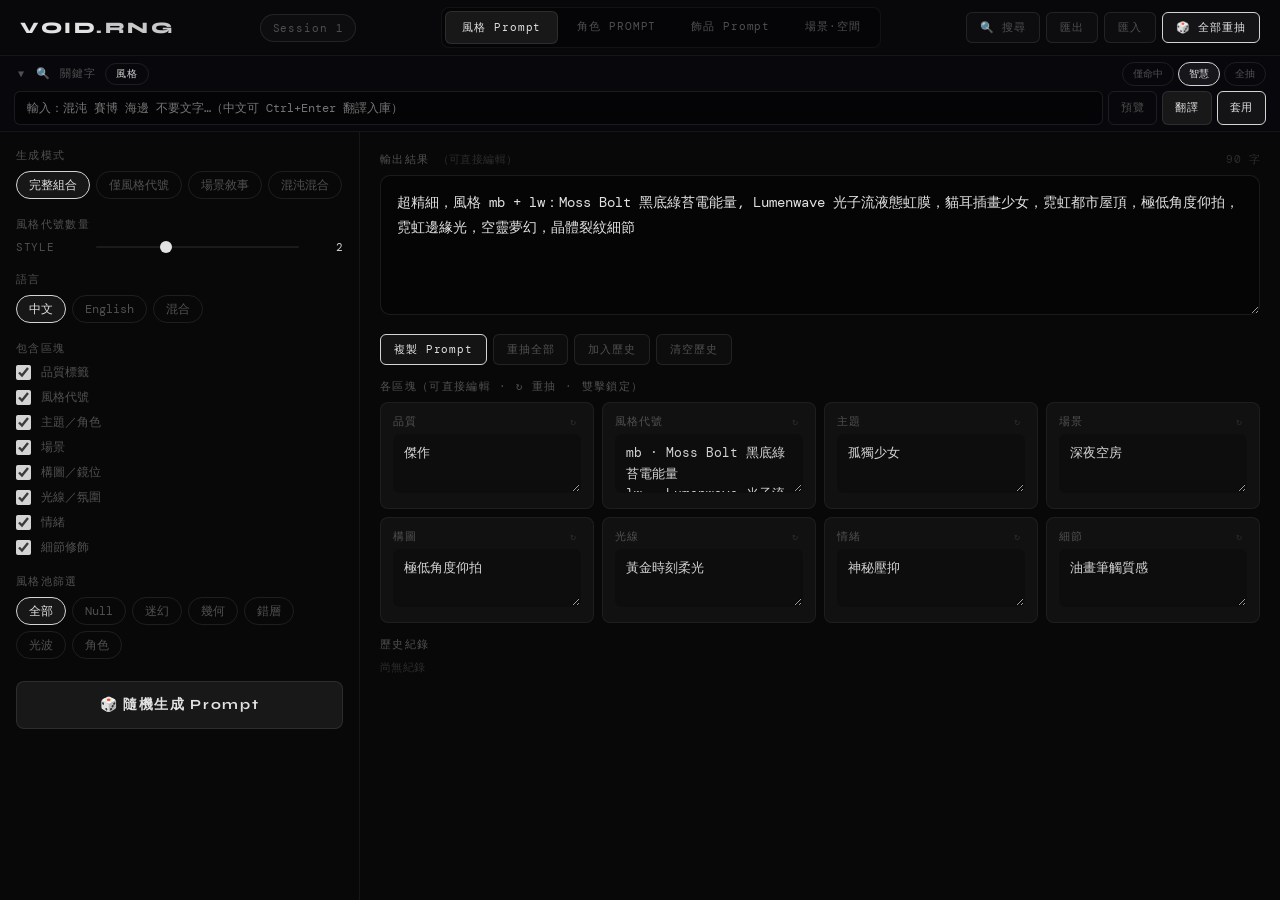
==== void-rng/index.html @ 4a7b7969 "commit" ====
<!DOCTYPE html>
<html lang="zh-TW">
<head>
<meta charset="UTF-8">
<meta name="viewport" content="width=device-width, initial-scale=1.0">
<title>VOID.RNG V3 — Prompt · 角色 · 飾品生成器</title>
<link rel="icon" type="image/png" sizes="32x32" href="icons/favicon.png">
<link rel="apple-touch-icon" href="icons/icon-192.png">
<link rel="manifest" href="manifest.webmanifest">
<meta name="theme-color" content="#080808">
<link rel="stylesheet" href="css/app.css">
<link rel="stylesheet" href="css/search.css">
</head>
<body>
<div id="boot-error" role="alert"></div>
<div class="topbar">
  <div class="logo">VOID<span>.RNG</span></div>
  <button class="tb-btn session-pill" id="session-pill" onclick="openSessionPanel()" title="切換工作階段">SESSION 1</button>
  <div class="page-tabs" id="page-tabs">
    <div class="page-tab on" data-page="style" onclick="switchPage('style',this)">風格 Prompt</div>
    <div class="page-tab" data-page="char" onclick="switchPage('char',this)">角色 PROMPT</div>
    <div class="page-tab" data-page="jewel" onclick="switchPage('jewel',this)">飾品 Prompt</div>
    <div class="page-tab" data-page="space" onclick="switchPage('space',this)">場景·空間</div>
  </div>
  <div class="topbar-actions" id="topbar-style">
    <button class="tb-btn" onclick="VoidSearch.focusSearch()">🔍 搜尋</button>
    <button class="tb-btn" onclick="exportStyleConfig()">匯出</button>
    <button class="tb-btn" onclick="importStyleConfig()">匯入</button>
    <button class="tb-btn primary" onclick="generateAll()">🎲 全部重抽</button>
  </div>
  <div class="topbar-actions" id="topbar-char" style="display:none">
    <button class="tb-btn" onclick="VoidSearch.focusSearch()">🔍 搜尋</button>
    <button class="tb-btn" onclick="openLearnPanel()">📚 學習對話窗</button>
    <button class="tb-btn" onclick="exportCharBanks()">匯出辭庫</button>
    <button class="tb-btn" onclick="importCharBanks()">匯入辭庫</button>
    <button class="tb-btn primary" onclick="generateChar()">🎲 亂數生成</button>
  </div>
  <div class="topbar-actions" id="topbar-jewel" style="display:none">
    <button class="tb-btn" onclick="VoidSearch.focusSearch()">🔍 搜尋</button>
    <button class="tb-btn" onclick="exportJewelConfig()">匯出</button>
    <button class="tb-btn" onclick="importJewelConfig()">匯入</button>
    <button class="tb-btn primary" onclick="generateJewel()">🎲 亂數生成</button>
  </div>
  <div class="topbar-actions" id="topbar-space" style="display:none">
    <button class="tb-btn" onclick="VoidSearch.focusSearch()">🔍 搜尋</button>
    <button class="tb-btn" onclick="exportSpaceConfig()">匯出</button>
    <button class="tb-btn" onclick="importSpaceConfig()">匯入</button>
    <button class="tb-btn" onclick="feedSpaceSlotsToBank()">📥 餵回辭庫</button>
    <button class="tb-btn primary" onclick="generateSpaceCards()">🎲 生成 6 張</button>
  </div>
</div>

<!-- ═══ 全域關鍵字搜尋 ═══ -->
<div class="global-search-wrap" id="global-search-wrap">
  <div class="search-panel search-body">
    <div class="search-toolbar">
      <div class="search-toolbar-left">
        <span class="search-collapse-btn" onclick="VoidSearch.toggleCollapse()" title="收合搜尋列">▼</span>
        <span class="sec-label" style="margin:0">🔍 關鍵字</span>
        <span class="search-page-badge" id="search-page-badge">風格</span>
      </div>
      <div class="search-fill-row search-fill-inline">
        <span class="chip compact" data-fill-mode="hit" onclick="VoidSearch.setFillMode('hit')">僅命中</span>
        <span class="chip compact on" data-fill-mode="smart" onclick="VoidSearch.setFillMode('smart')">智慧</span>
        <span class="chip compact" data-fill-mode="full" onclick="VoidSearch.setFillMode('full')">全抽</span>
      </div>
    </div>
    <div class="search-input-row">
      <input class="search-input" id="prompt-search-input" type="text" placeholder="關鍵字或中文… / 聚焦 · Enter 套用" autocomplete="off">
      <button class="search-btn ghost" onclick="VoidSearch.previewSearch()">預覽</button>
      <button class="search-btn" onclick="VoidSearch.translateToBank()" title="中文翻譯為英文標籤並加入辭庫">翻譯</button>
      <button class="search-btn primary" onclick="VoidSearch.applySearch()">套用</button>
    </div>
    <div class="search-extra">
    <div class="search-translate-preview empty" id="prompt-search-translate">輸入中文後顯示英文標籤預覽…</div>
    <div class="search-status" id="prompt-search-status">輸入關鍵字，自動比對並補齊完整 Prompt</div>
    <div class="search-plan empty" id="prompt-search-plan">輸入關鍵字後顯示將更新的區塊…</div>
    <div class="search-hits" id="prompt-search-hits"></div>
    <div class="search-quick" id="prompt-search-quick"></div>
    <div class="search-preview empty" id="prompt-search-preview">套用後將顯示完整 Prompt 預覽…</div>
    <details class="search-custom-fold">
      <summary><span class="sec-label" style="display:inline">＋ Grok 翻譯（選填）</span></summary>
      <div class="search-custom-grid">
        <input class="settings-input" id="search-grok-api-key" type="password" placeholder="xAI API Key" style="grid-column:1/-1" autocomplete="off">
        <button class="search-btn ghost" onclick="VoidSearch.saveApiKeyFromInput()">儲存 Key</button>
        <button class="search-btn" onclick="VoidSearch.translateToBank({ forceGrok: true })">Grok 翻譯入庫</button>
      </div>
    </details>
    <details class="search-custom-fold">
      <summary><span class="sec-label" style="display:inline">＋ 自訂規則</span></summary>
      <div class="search-custom-grid">
        <input class="settings-input" id="custom-rule-keys" placeholder="關鍵字（逗號分隔）">
        <select class="sel-sm" id="custom-rule-section">
          <option value="outfit">服裝</option>
          <option value="pose">姿勢</option>
          <option value="subject">角色</option>
          <option value="env">場景</option>
          <option value="styleRef">畫風</option>
          <option value="quality">品質</option>
          <option value="negative">負向</option>
          <option value="jewel">飾品</option>
        </select>
        <input class="settings-input" id="custom-rule-hints" placeholder="英文標籤提示（逗號分隔）" style="grid-column:1/-1">
        <button class="search-btn primary" style="grid-column:1/-1" onclick="VoidSearch.addCustomFromForm()">新增規則</button>
      </div>
    </details>
    </div>
  </div>
</div>

<!-- ═══ 風格 PROMPT 頁 ═══ -->
<div class="view active" id="view-style">
  <div class="main">
    <aside class="sidebar">
      <div class="block ">
        <div class="sec-label">生成模式</div>
        <div class="chip-grid" id="mode-chips">
          <span class="chip on" data-mode="full" onclick="setMode('full',this)">完整組合</span>
          <span class="chip" data-mode="style" onclick="setMode('style',this)">僅風格代號</span>
          <span class="chip" data-mode="scene" onclick="setMode('scene',this)">場景敘事</span>
          <span class="chip" data-mode="chaos" onclick="setMode('chaos',this)">混沌混合</span>
        </div>
      </div>
      <div class="block">
        <div class="sec-label">風格代號數量</div>
        <div class="param-row">
          <span class="param-name">STYLE</span>
          <input type="range" class="slider" id="style-count" min="1" max="4" value="2" oninput="syncSlider('style-count')">
          <span class="param-val" id="style-count-val">2</span>
        </div>
      </div>
      <div class="block">
        <div class="sec-label">語言</div>
        <div class="chip-grid">
          <span class="chip on" data-lang="zh" onclick="setLang('zh',this)">中文</span>
          <span class="chip" data-lang="en" onclick="setLang('en',this)">English</span>
          <span class="chip" data-lang="mix" onclick="setLang('mix',this)">混合</span>
        </div>
      </div>
      <div class="block ">
        <div class="sec-label">包含區塊</div>
        <label class="chk-row"><input type="checkbox" id="inc-quality" checked> 品質標籤</label>
        <label class="chk-row"><input type="checkbox" id="inc-style" checked> 風格代號</label>
        <label class="chk-row"><input type="checkbox" id="inc-subject" checked> 主題／角色</label>
        <label class="chk-row"><input type="checkbox" id="inc-scene" checked> 場景</label>
        <label class="chk-row"><input type="checkbox" id="inc-comp" checked> 構圖／鏡位</label>
        <label class="chk-row"><input type="checkbox" id="inc-light" checked> 光線／氛圍</label>
        <label class="chk-row"><input type="checkbox" id="inc-mood" checked> 情緒</label>
        <label class="chk-row"><input type="checkbox" id="inc-detail" checked> 細節修飾</label>
      </div>
      <div class="block">
        <div class="sec-label">風格池篩選</div>
        <div class="chip-grid" id="pool-chips"></div>
      </div>
      <button class="gen-btn" onclick="generateAll()">🎲 隨機生成 Prompt</button>
    </aside>
    <section class="panel">
      <div>
        <div class="sec-label" style="display:flex;justify-content:space-between">
          <span>輸出結果 <span class="meta">（可直接編輯）</span></span>
          <span class="meta" id="gen-meta">—</span>
        </div>
        <textarea class="output-box output-edit empty" id="output" placeholder="點擊「隨機生成」或按空白鍵開始…" onblur="commitStyleOutputEdit()"></textarea>
      </div>
      <div class="actions-row">
        <button class="tb-btn primary" onclick="copyStyleOutput()">複製 Prompt</button>
        <button class="tb-btn" onclick="generateAll()">重抽全部</button>
        <button class="tb-btn" onclick="addStyleHistory()">加入歷史</button>
        <button class="tb-btn" onclick="clearStyleHistory()">清空歷史</button>
      </div>
      <div>
        <div class="sec-label">各區塊（可直接編輯 · ↻ 重抽 · 雙擊鎖定）</div>
        <div class="slot-grid" id="slots"></div>
      </div>
      <div>
        <div class="sec-label">歷史紀錄</div>
        <div class="hist-list" id="hist-list"><div class="meta">尚無紀錄</div></div>
      </div>
    </section>
  </div>
</div>

<!-- ═══ 角色生成表頁 ═══ -->
<div class="view" id="view-char">
  <div class="main">
    <aside class="sidebar">
      
      <div class="standalone-char-sidebar">
      <details class="sidebar-fold embed-char-quick" open><summary><span class="sec-label">快速</span></summary>
      <div class="block">
        <div class="sec-label">風格調性</div>
        <div class="chip-grid">
          <span class="chip" id="char-tone-balance" onclick="setCharTone('balance')">均衡</span>
          <span class="chip on" id="char-tone-cute" onclick="setCharTone('cute')">可愛</span>
          <span class="chip" id="char-tone-spicy" onclick="setCharTone('spicy')">色氣</span>
          <span class="chip" id="char-tone-tempt" onclick="setCharTone('tempt')">誘惑</span>
          <span class="chip" id="char-tone-sex" onclick="setCharTone('sex')">SEX</span>
        </div>
        <div class="param-row" style="margin-top:10px;margin-bottom:0">
          <span class="param-name" id="char-tone-intensity-name">調性強度</span>
          <input type="range" class="slider" id="char-tone-intensity" min="1" max="5" value="3" oninput="syncCharIntensity()">
          <span class="param-val" id="char-tone-intensity-val">3</span>
        </div>
        <div class="meta" id="char-tone-level-hint" style="margin-top:4px">Lv3 · 中等色氣</div>
      </div>
      <div class="block ">
        <div class="sec-label">生成模式</div>
        <div class="chip-grid">
          <span class="chip on" id="char-mode-mix" onclick="setCharMode('mix')">混合亂數</span>
          <span class="chip" id="char-mode-learn" onclick="setCharMode('learn')">學習迭代</span>
          <span class="chip" id="char-mode-template" onclick="setCharMode('template')">完整範本</span>
        </div>
      </div>
      <div class="block ">
        <div class="sec-label">輸出格式</div>
        <div class="chip-grid">
          <span class="chip on" id="char-fmt-structured" onclick="setCharFmt('structured')">分段註解</span>
          <span class="chip" id="char-fmt-flat" onclick="setCharFmt('flat')">純標籤串</span>
        </div>
      </div>
      <div class="block" style="margin-bottom:10px">
        <div class="sec-label">一鍵預設</div>
        <div class="chip-grid">
          <span class="chip preset" onclick="applyQuickPreset('pure_selfie')">✦ 清純自拍</span>
          <span class="chip preset" onclick="applyQuickPreset('spicy_selfie')">✦ 色氣撩人</span>
          <span class="chip preset preset-hot" onclick="applyQuickPreset('super_spicy')">✦ 超級色氣</span>
          <span class="chip preset" onclick="applyQuickPreset('full_nsfw')">✦ 成人全開</span>
          <span class="chip preset preset-extreme " onclick="applyQuickPreset('sex_lover')">✦ 超愛做愛的寶貝</span>
          <span class="chip preset " onclick="applyQuickPreset('pix_cute')">◆ PIX·清純式</span>
          <span class="chip preset " onclick="applyQuickPreset('pix_tempt')">◆ PIX·誘惑式</span>
          <span class="chip preset " onclick="applyQuickPreset('pix_cinematic')">◆ PIX·電影光</span>
        </div>
      </div>
      </details>
      <details class="sidebar-fold body-fold" open>
        <summary><span class="sec-label">身材・體型</span></summary>
        <div class="chip-group">
          <div class="chip-group-lbl">一鍵搭配</div>
          <div class="chip-grid" id="char-body-combo-chips"></div>
        </div>
        <div id="char-body-frame-chips"></div>
        <div id="char-body-breast-chips"></div>
        <div id="char-body-figure-chips"></div>
        <div class="meta" style="margin-top:6px">三欄 AND 篩選 · 連動主體/細節/服裝 · 一鍵預設自動配身材</div>
      </details>
      <details class="sidebar-fold" open>
        <summary><span class="sec-label">JOB 類型</span></summary>
        <div id="char-job-chips"></div>
        <div class="meta" style="margin-top:6px">「無」= 無色情 · 外陰夾 = 陰唇夾弄（可穿內褲）</div>
      </details>
      <details class="sidebar-fold" open>
        <summary><span class="sec-label">姿勢預設</span></summary>
        <div id="char-pose-chips"></div>
        <div class="meta" style="margin-top:6px">正常可愛自拍自動排除性交 · 可連動服裝類型</div>
      </details>
      <details class="sidebar-fold" open>
        <summary><span class="sec-label">色氣服裝</span></summary>
        <div id="char-spicy-outfit-chips"></div>
        <div class="meta" style="margin-top:6px">可多選 · 「不篩選」= 不限制服裝類型</div>
      </details>
      <details class="sidebar-fold spicy-fold" open>
        <summary><span class="sec-label sec-label-spicy">瑟瑟動作</span></summary>
        <div id="char-spicy-action-chips"></div>
        <div class="meta" style="margin-top:6px">影響姿勢與表情 · 可多選</div>
      </details>
      <div class="block ">
        <div class="sec-label">包含區塊</div>
        <div id="char-inc-checks"></div>
      </div>
      <div class="block ">
        <div class="sec-label">辭庫統計</div>
        <div class="bank-stats" id="bank-stats"></div>
      </div>
      <button type="button" class="gen-btn " onclick="generateChar()">🎲 亂數生成角色</button>
      <button class="gen-btn " style="margin-top:8px;background:transparent" onclick="openLearnPanel()">📚 學習＋自動分類</button>
      <div class="block " style="margin-top:12px;margin-bottom:0">
        <div class="sec-label">快速學習</div>
        <textarea class="learn-textarea" id="quick-learn-input" style="min-height:72px;font-size:10px" placeholder="貼上 prompt，自動分類詞彙…" oninput="debouncedQuickLearn()"></textarea>
        <div class="learn-stats" id="quick-learn-stats"></div>
        <div class="quick-learn-preview learn-tag-grid" id="quick-learn-preview"></div>
        <div style="display:flex;gap:4px;margin-top:6px">
          <button class="tb-btn primary" style="flex:1" onclick="quickLearnCommit()">自動分類並加入</button>
          <button class="tb-btn" onclick="openLearnPanel()">詳細</button>
        </div>
      </div>
      </div><!-- /standalone-char-sidebar -->
    </aside>
    <section class="panel">
      <div class="char-prompt-compact">
        <div class="sec-label" style="display:flex;justify-content:space-between;align-items:center;gap:8px">
          <span>Prompt</span>
          <span class="meta" id="char-meta">—</span>
        </div>
        <div class="status-bar" id="char-status-bar"></div>
        <textarea class="output-box output-edit empty" id="char-output" placeholder="🎲 重抽後可編輯…" onblur="commitCharOutputEdit()"></textarea>
      </div>
      <div class="actions-row ">
        <button class="tb-btn primary" onclick="copyCharOutput()">複製 Prompt</button>
        <button class="tb-btn" onclick="generateChar()">重抽全部</button>
        <button class="tb-btn" onclick="copyCharTagsOnly()">僅複製標籤</button>
        <button class="tb-btn" onclick="addCharHistory()">加入歷史</button>
      </div>
      <details class="embed-char-slots-fold" open>
        <summary><span class="sec-label">進階 · 各區塊細調（可捲動）</span></summary>
        <div class="embed-char-slots-scroll">
          <div class="char-table-wrap">
            <div class="sec-label">角色欄位 · ↻ 重抽 · 雙擊鎖定</div>
            <table class="char-table">
              <thead><tr><th>區塊</th><th>內容</th><th style="width:56px">操作</th></tr></thead>
              <tbody id="char-table-body"></tbody>
            </table>
          </div>
        </div>
      </details>
      <div class="">
        <div class="sec-label">角色歷史</div>
        <div class="hist-list" id="char-hist-list"><div class="meta">尚無紀錄</div></div>
      </div>
    </section>
</div>
</div>

<!-- ═══ 飾品 PROMPT 頁 ═══ -->
<div class="view" id="view-jewel">
  <div class="main">
    <aside class="sidebar">
      <div class="block">
        <div class="sec-label">產品類別</div>
        <div class="chip-grid" id="jewel-cat-chips"></div>
      </div>
      <div class="block">
        <div class="sec-label">生成模式</div>
        <div class="chip-grid" id="jewel-mode-chips">
          <span class="chip on" data-jmode="full" onclick="setJewelMode('full',this)">完整組合</span>
          <span class="chip" data-jmode="product" onclick="setJewelMode('product',this)">產品特寫</span>
          <span class="chip" data-jmode="interior" onclick="setJewelMode('interior',this)">室內情境</span>
          <span class="chip" data-jmode="studio" onclick="setJewelMode('studio',this)">電商棚拍</span>
        </div>
      </div>
      <div class="block">
        <div class="sec-label">語言</div>
        <div class="chip-grid">
          <span class="chip on" data-jlang="zh" onclick="setJewelLang('zh',this)">中文</span>
          <span class="chip" data-jlang="en" onclick="setJewelLang('en',this)">English</span>
          <span class="chip" data-jlang="mix" onclick="setJewelLang('mix',this)">混合</span>
        </div>
      </div>
      <div class="block">
        <div class="sec-label">輸出格式</div>
        <div class="chip-grid">
          <span class="chip on" id="jewel-fmt-structured" onclick="setJewelFmt('structured')">分段註解</span>
          <span class="chip" id="jewel-fmt-flat" onclick="setJewelFmt('flat')">純標籤串</span>
        </div>
      </div>
      <div class="block">
        <div class="sec-label">包含區塊</div>
        <div id="jewel-inc-checks"></div>
      </div>
      <button class="gen-btn" onclick="generateJewel()">🎲 隨機生成飾品 Prompt</button>
    </aside>
    <section class="panel">
      <div>
        <div class="sec-label" style="display:flex;justify-content:space-between">
          <span>輸出 Prompt <span class="meta">（可直接編輯）</span></span>
          <span class="meta" id="jewel-meta">—</span>
        </div>
        <textarea class="output-box output-edit empty" id="jewel-output" placeholder="選擇類別後點「隨機生成」或按空白鍵…" onblur="commitJewelOutputEdit()"></textarea>
      </div>
      <div class="actions-row">
        <button class="tb-btn primary" onclick="copyJewelOutput()">複製 Prompt</button>
        <button class="tb-btn" onclick="generateJewel()">重抽全部</button>
        <button class="tb-btn" onclick="copyJewelTagsOnly()">僅複製標籤</button>
        <button class="tb-btn" onclick="addJewelHistory()">加入歷史</button>
      </div>
      <div>
        <div class="sec-label">各區塊（可直接編輯 · ↻ 重抽 · 雙擊鎖定）</div>
        <div class="slot-grid" id="jewel-slots"></div>
      </div>
      <div>
        <div class="sec-label">歷史紀錄</div>
        <div class="hist-list" id="jewel-hist-list"><div class="meta">尚無紀錄</div></div>
      </div>
    </section>
  </div>
</div>

<!-- ═══ 場景·空間 PROMPT 頁 ═══ -->
<div class="view" id="view-space">
  <div class="main">
    <aside class="sidebar">
      <div class="block">
        <div class="sec-label">主題篩選</div>
        <div class="chip-grid" id="space-cat-chips"></div>
      </div>
      <div class="block">
        <div class="sec-label">風格代號池</div>
        <div class="chip-grid" id="space-style-pool-chips"></div>
        <div class="param-row" style="margin-top:10px;margin-bottom:0">
          <span class="param-name">代號數</span>
          <input type="range" class="slider" id="space-style-count" min="1" max="4" value="2" oninput="syncSlider('space-style-count')">
          <span class="param-val" id="space-style-count-val">2</span>
        </div>
        <div class="meta" id="space-style-code-hint" style="margin-top:6px;line-height:1.5">n · Ns · fractanull · fw · bone · mb · Xg · lsd1 · fp · psy · fx · lw · cbd · cat</div>
      </div>
      <div class="block">
        <div class="sec-label">生成模式</div>
        <div class="chip-grid" id="space-mode-chips">
          <span class="chip on" data-smode="full" onclick="setSpaceMode('full',this)">完整組合</span>
          <span class="chip" data-smode="fractal" onclick="setSpaceMode('fractal',this)">碎形體</span>
          <span class="chip" data-smode="minimal" onclick="setSpaceMode('minimal',this)">極簡主義</span>
          <span class="chip" data-smode="decon" onclick="setSpaceMode('decon',this)">解構主義</span>
          <span class="chip" data-smode="void" onclick="setSpaceMode('void',this)">虛空無機</span>
        </div>
      </div>
      <div class="block">
        <div class="sec-label">語言</div>
        <div class="chip-grid">
          <span class="chip on" data-slang="zh" onclick="setSpaceLang('zh',this)">中文</span>
          <span class="chip" data-slang="en" onclick="setSpaceLang('en',this)">English</span>
          <span class="chip" data-slang="mix" onclick="setSpaceLang('mix',this)">混合</span>
        </div>
      </div>
      <div class="block">
        <div class="sec-label">輸出格式</div>
        <div class="chip-grid">
          <span class="chip on" id="space-fmt-structured" onclick="setSpaceFmt('structured')">分段註解</span>
          <span class="chip" id="space-fmt-flat" onclick="setSpaceFmt('flat')">純標籤串</span>
        </div>
      </div>
      <div class="block">
        <div class="sec-label">包含區塊</div>
        <div id="space-inc-checks"></div>
      </div>
      <button class="gen-btn" onclick="generateSpaceCards()">🎲 隨機生成 6 張卡片</button>
      <button class="gen-btn" style="margin-top:8px;background:transparent" onclick="generateSpaceSingle()">↻ 重抽目前卡片</button>
    </aside>
    <section class="panel">
      <div>
        <div class="sec-label" style="display:flex;justify-content:space-between;align-items:center">
          <span>六卡輸出 <span class="meta">（點卡片載入編輯 · 雙擊複製）</span></span>
          <span class="meta" id="space-meta">—</span>
        </div>
        <div class="space-card-grid" id="space-card-grid"></div>
      </div>
      <div class="actions-row">
        <button class="tb-btn primary" onclick="copySpaceActiveCard()">複製目前卡</button>
        <button class="tb-btn" onclick="copySpaceAllCards()">複製全部 6 張</button>
        <button class="tb-btn" onclick="copySpaceTagsOnly()">僅複製標籤</button>
        <button class="tb-btn" onclick="feedSpaceActiveCardToBank()">此卡餵回辭庫</button>
        <button class="tb-btn" onclick="addSpaceHistory()">加入歷史</button>
      </div>
      <div>
        <div class="sec-label">各區塊（可直接編輯 · ↻ 重抽 · 雙擊鎖定）</div>
        <div class="slot-grid" id="space-slots"></div>
      </div>
      <div>
        <div class="sec-label">完整 Prompt 預覽</div>
        <textarea class="output-box output-edit empty" id="space-output" placeholder="生成後顯示目前選取卡片…" onblur="commitSpaceOutputEdit()"></textarea>
      </div>
      <div>
        <div class="sec-label">歷史紀錄</div>
        <div class="hist-list" id="space-hist-list"><div class="meta">尚無紀錄</div></div>
      </div>
    </section>
  </div>
</div>

<!-- Session 管理 -->
<div class="learn-overlay" id="session-overlay" onclick="if(event.target===this)closeSessionPanel()">
  <div class="learn-panel" onclick="event.stopPropagation()">
    <div class="learn-header">
      <span class="learn-title">📂 工作階段 Session</span>
      <span class="learn-close" onclick="closeSessionPanel()">×</span>
    </div>
    <div class="learn-body">
      <div class="learn-hint" style="margin-bottom:8px">
        每個 Session 獨立保存：角色 Prompt、搜尋紀錄、鎖定狀態、歷史。<br>
        辭庫為全域共用。
      </div>
      <div class="session-list" id="session-list"></div>
      <div style="display:flex;gap:6px;margin-top:10px;flex-wrap:wrap">
        <button class="tb-btn primary" onclick="createNewSession()">＋ 新 Session</button>
        <button class="tb-btn" onclick="duplicateCurrentSession()">複製目前</button>
        <button class="tb-btn" onclick="renameCurrentSession()">重新命名</button>
      </div>
    </div>
    <div class="learn-footer">
      <span class="learn-hint">切換時會自動儲存目前 Session</span>
      <button class="tb-btn" onclick="closeSessionPanel()">關閉</button>
    </div>
  </div>
</div>

<!-- 學習對話窗 -->
<div class="learn-overlay" id="learn-overlay" onclick="if(event.target===this)closeLearnPanel()">
  <div class="learn-panel" onclick="event.stopPropagation()">
    <div class="learn-header">
      <span class="learn-title">📚 學習辭庫 — 自動分類</span>
      <span class="learn-close" onclick="closeLearnPanel()">×</span>
    </div>
    <div class="learn-body">
      <div class="sec-label">輸入 Prompt（支援 // ❖ 分段 或 純逗號標籤，貼上即自動分類）</div>
      <textarea class="learn-textarea" id="learn-input" placeholder="貼上任意 prompt…&#10;&#10;· 有 // ❖ 標題 → 依標題分段&#10;· 純標籤串 → 自動分到 8 個區塊&#10;· 點標籤可移到其他區塊" oninput="debouncedAutoLearn()"></textarea>
      <div style="display:flex;gap:8px;align-items:center;flex-wrap:wrap">
        <span class="chip on" id="learn-auto-on" onclick="setLearnAuto(true)">自動分類</span>
        <span class="chip" id="learn-auto-off" onclick="setLearnAuto(false)">手動區塊</span>
        <select class="sel-sm" id="learn-fallback-sec" style="display:none"></select>
        <button class="tb-btn" onclick="previewLearn()">重新分析</button>
        <button class="tb-btn" onclick="fillLearnExample(1)">範本1</button>
        <button class="tb-btn" onclick="fillLearnExample(2)">範本2</button>
        <button class="tb-btn" onclick="importCurrentPrompt()">匯入目前</button>
      </div>
      <div class="learn-stats" id="learn-stats"></div>
      <div>
        <div class="sec-label">自動分類結果（點標籤 → 移到其他區塊）</div>
        <div class="learn-tag-grid" id="learn-preview"><span class="meta">貼上 prompt 後自動顯示分類</span></div>
      </div>
    </div>
    <div class="learn-footer">
      <span class="learn-hint">分類後存入辭庫（整段＋單詞）並自動切換「學習迭代」亂數生成。點標籤可手動調整歸類。</span>
      <button class="tb-btn primary" onclick="commitLearn()">✓ 加入辭庫</button>
      <button class="tb-btn" onclick="applyLearnToCurrent()">套用到目前角色</button>
      <button class="tb-btn" onclick="closeLearnPanel()">取消</button>
    </div>
  </div>
</div>


<div class="toast" id="toast"></div>
<script src="js/translate.js"></script>
<script src="js/search.js"></script>
<script src="js/data-loader.js"></script>
<script src="js/rng-engine.js" id="rng-engine-script"></script>
<script src="js/apply-latest-data.js"></script>
<script src="js/app.js"></script>
</body>
</html>
---- void-rng/css/app.css ----
@import url('https://fonts.googleapis.com/css2?family=DM+Mono:wght@300;400;500&family=Syne:wght@400;600;700;800&display=swap');
:root {
  --bg:#080808; --bg1:#0d0d0d; --bg2:#111; --bg3:#181818;
  --line:rgba(255,255,255,.055); --line2:rgba(255,255,255,.09);
  --text:#e2e2e2; --muted:#505050; --muted2:#2c2c2c;
  --accent:#c8c8c8; --accent2:#d4d4d4;
  --green:#3adb7a; --yellow:#f0c060; --red:#e84040;
  --mono:'DM Mono',monospace; --sans:'Syne',sans-serif;
  --fs-base:15px;
  --fs-chip:12px;
  --fs-chip-sm:10px;
  --fs-label:11px;
  --fs-meta:11px;
  --fs-btn:11px;
  --fs-output:14px;
  --fs-table:13px;
  --fs-check:12px;
}
*{box-sizing:border-box;margin:0;padding:0}
body{background:var(--bg);color:var(--text);font-family:var(--mono);font-size:var(--fs-base);min-height:100vh;display:flex;flex-direction:column}
.topbar{height:56px;display:flex;align-items:center;justify-content:space-between;padding:0 20px;border-bottom:1px solid var(--line);flex-shrink:0;background:rgba(9,8,12,.9);backdrop-filter:blur(16px);gap:12px}
.logo{font-family:var(--sans);font-weight:800;font-size:16px;letter-spacing:.16em;flex-shrink:0}
.logo span{color:var(--accent)}
.page-tabs{display:flex;gap:3px;background:rgba(0,0,0,.35);border:1px solid var(--line);border-radius:8px;padding:3px}
.page-tab{padding:8px 16px;font-size:var(--fs-btn);letter-spacing:.08em;color:var(--muted);cursor:pointer;border-radius:6px;transition:all .18s;white-space:nowrap;user-select:none}
.page-tab:hover{color:var(--text)}
.page-tab.on{background:var(--bg3);color:var(--text);border:1px solid var(--line2)}
.topbar-actions{display:flex;gap:6px;align-items:center;flex-shrink:0}
.tb-btn{padding:7px 13px;font-size:var(--fs-btn);letter-spacing:.08em;color:var(--muted);border:1px solid var(--line2);border-radius:6px;cursor:pointer;background:rgba(255,255,255,.025);transition:all .18s;font-family:var(--mono)}
.tb-btn:hover{color:var(--text);border-color:var(--accent2)}
.tb-btn.primary{color:var(--text);border-color:var(--accent2);background:rgba(200,200,200,.06)}
.view{display:none;flex:1;overflow:hidden}
.view.active{display:flex;flex-direction:column}
.main{flex:1;display:grid;grid-template-columns:360px 1fr;gap:0;overflow:hidden}
@media(max-width:900px){.main{grid-template-columns:1fr;overflow:auto}}
.sidebar{border-right:1px solid var(--line);padding:16px;overflow-y:auto}
.panel{padding:20px;overflow-y:auto;display:flex;flex-direction:column;gap:14px}
.sec-label{font-size:var(--fs-label);letter-spacing:.12em;color:var(--muted);text-transform:uppercase;margin-bottom:8px}
.block{margin-bottom:18px}
.param-row{display:grid;grid-template-columns:72px 1fr 36px;align-items:center;gap:8px;margin-bottom:8px}
.param-name{font-size:var(--fs-meta);color:var(--muted);letter-spacing:.06em}
.slider{-webkit-appearance:none;appearance:none;height:2px;background:rgba(255,255,255,.08);border-radius:1px;outline:none;cursor:pointer;width:100%}
.slider::-webkit-slider-thumb{-webkit-appearance:none;width:12px;height:12px;border-radius:50%;background:var(--text);cursor:pointer}
.param-val{font-size:var(--fs-meta);color:var(--accent2);text-align:right}
.chk-row{display:flex;align-items:center;gap:10px;margin-bottom:8px;font-size:var(--fs-check);color:var(--muted);cursor:pointer;user-select:none}
.chk-row input{accent-color:var(--accent2);width:15px;height:15px}
.chip-grid{display:flex;flex-wrap:wrap;gap:6px}
.chip{padding:5px 12px;border-radius:99px;font-size:var(--fs-chip);border:1px solid var(--line2);color:var(--muted);cursor:pointer;transition:all .15s;user-select:none;line-height:1.35}
.chip:hover{border-color:var(--accent2);color:var(--accent2)}
.chip.on{background:rgba(200,200,200,.08);border-color:var(--accent2);color:var(--text)}
.chip.compact{padding:4px 10px;font-size:var(--fs-chip-sm)}
.chip.preset{border-style:dashed;color:var(--accent2)}
.chip.preset:hover{background:rgba(200,200,200,.05)}
.chip.preset-hot{border-color:rgba(255,160,120,.45);color:#ffb090;background:rgba(255,120,80,.06)}
.chip.preset-hot:hover{background:rgba(255,120,80,.12);border-color:rgba(255,180,140,.6)}
.chip.preset-extreme{border-color:rgba(255,100,130,.5);color:#ff8aaa;background:rgba(255,80,120,.08)}
.chip.preset-extreme:hover{background:rgba(255,80,120,.15);border-color:rgba(255,130,160,.65)}
.chip.spicy{border-color:rgba(255,182,193,.35);color:#f0b8c8;background:rgba(255,192,203,.07)}
.chip.spicy:hover{border-color:rgba(255,192,203,.55);color:#ffd0dc;background:rgba(255,192,203,.12)}
.chip.spicy.on{border-color:rgba(255,192,203,.7);color:#ffe0e8;background:rgba(255,192,203,.18);box-shadow:0 0 10px rgba(255,182,193,.1)}
.sidebar-fold.spicy-fold{border-color:rgba(255,182,193,.18);background:rgba(255,192,203,.03)}
.sec-label-spicy{color:#e8a8b8}
.chip.body{border-color:rgba(160,200,255,.3);color:#b8d4f0;background:rgba(140,190,255,.06)}
.chip.body:hover{border-color:rgba(160,200,255,.5);color:#d0e4ff;background:rgba(140,190,255,.1)}
.chip.body.on{border-color:rgba(160,200,255,.65);color:#e0eeff;background:rgba(140,190,255,.14);box-shadow:0 0 10px rgba(140,190,255,.08)}
.body-fold .chip-group-lbl{color:#9cb8d8}
.chip-group{margin-bottom:8px}
.chip-group-lbl{font-size:var(--fs-chip-sm);color:var(--muted2);letter-spacing:.1em;margin-bottom:5px;text-transform:uppercase}
.sidebar-fold{border:1px solid var(--line);border-radius:8px;padding:8px 10px;margin-bottom:12px;background:rgba(0,0,0,.15)}
.sidebar-fold summary{list-style:none;cursor:pointer;user-select:none}
.sidebar-fold summary::-webkit-details-marker{display:none}
.sidebar-fold summary .sec-label{margin-bottom:0;display:inline}
.sidebar-fold[open] summary{margin-bottom:8px;padding-bottom:6px;border-bottom:1px solid var(--line)}
.status-bar{display:flex;flex-wrap:wrap;gap:4px;margin-top:4px}
.status-pill{font-size:var(--fs-chip-sm);padding:3px 10px;border-radius:99px;border:1px solid var(--line2);color:var(--muted)}
.status-pill.on{color:var(--text);border-color:var(--accent2);background:rgba(200,200,200,.06)}
.status-pill.safe{color:var(--green);border-color:rgba(61,219,122,.35)}
.status-pill.warn{color:var(--yellow);border-color:rgba(240,192,96,.45);background:rgba(240,192,96,.06)}
.gen-btn{width:100%;padding:14px;border:none;border-radius:8px;background:var(--bg3);color:var(--text);font-family:var(--sans);font-weight:700;font-size:14px;letter-spacing:.12em;cursor:pointer;border:1px solid var(--line2);transition:all .2s;margin-top:4px}
.gen-btn:hover{border-color:var(--accent2);box-shadow:0 0 20px rgba(200,200,200,.08)}
.gen-btn:active{transform:scale(.98)}
.output-box{background:rgba(0,0,0,.35);border:1px solid var(--line2);border-radius:10px;padding:14px 16px;min-height:120px;line-height:1.75;font-size:var(--fs-output);word-break:break-word;white-space:pre-wrap}
.output-box.empty{color:var(--muted2);font-style:italic}
textarea.output-edit{width:100%;resize:vertical;min-height:140px;max-height:520px;font-family:var(--mono);color:var(--text);outline:none;transition:border-color .15s,background .15s}
body:not(.embed-char) .char-prompt-compact{flex-shrink:0}
body:not(.embed-char) .embed-char-slots-fold{flex:1 1 auto;min-height:0;display:flex;flex-direction:column}
body:not(.embed-char) .embed-char-slots-fold>summary{flex-shrink:0;cursor:pointer}
body:not(.embed-char) .embed-char-slots-scroll{flex:1 1 auto;min-height:120px;max-height:min(42vh,360px);overflow-y:auto;-webkit-overflow-scrolling:touch}
body:not(.embed-char) .bank-stat-ver .bank-stat-num{color:var(--accent2);font-size:16px}
textarea.output-edit:focus{border-color:var(--accent2);background:rgba(0,0,0,.45)}
textarea.output-edit::placeholder{color:var(--muted2);font-style:italic}
.cell-edit,.slot-edit{width:100%;min-height:2.6em;background:rgba(0,0,0,.22);border:1px solid transparent;border-radius:6px;padding:8px 10px;font-size:var(--fs-table);color:var(--accent2);font-family:var(--mono);line-height:1.55;resize:vertical;outline:none;box-sizing:border-box}
.cell-edit:focus,.slot-edit:focus{border-color:var(--accent2);background:rgba(0,0,0,.38)}
.char-table tr.locked .cell-edit{opacity:.85}
.slot.locked .slot-edit{opacity:.85}
.slot-grid{display:grid;grid-template-columns:repeat(auto-fill,minmax(200px,1fr));gap:8px}
.slot{background:var(--bg2);border:1px solid var(--line);border-radius:8px;padding:10px 12px;position:relative}
.slot-label{font-size:var(--fs-label);color:var(--muted);letter-spacing:.1em;text-transform:uppercase;margin-bottom:4px;display:flex;justify-content:space-between;align-items:center}
.slot-val{font-size:var(--fs-table);color:var(--accent2);line-height:1.55;min-height:2.4em}
.slot-reroll{font-size:10px;color:var(--muted2);cursor:pointer;padding:2px 4px;border-radius:3px;transition:color .15s}
.slot-reroll:hover{color:var(--accent2)}
.slot.locked{border-color:rgba(61,219,122,.25);background:rgba(61,219,122,.04)}
.slot.locked .slot-reroll{color:var(--green)}
.actions-row{display:flex;gap:6px;flex-wrap:wrap}
.meta{font-size:var(--fs-meta);color:var(--muted2);letter-spacing:.04em;line-height:1.45}
.hist-list{display:flex;flex-direction:column;gap:4px;max-height:160px;overflow-y:auto}
.hist-item{padding:8px 12px;border:1px solid var(--line);border-radius:6px;font-size:var(--fs-check);color:var(--muted);cursor:pointer;line-height:1.5;transition:all .15s}
.hist-item:hover{border-color:var(--line2);color:var(--text);background:rgba(255,255,255,.02)}

/* 場景·空間 — 六卡網格 */
.space-card-grid{display:grid;grid-template-columns:repeat(3,1fr);gap:8px}
@media(max-width:1100px){.space-card-grid{grid-template-columns:repeat(2,1fr)}}
@media(max-width:640px){.space-card-grid{grid-template-columns:1fr}}
.space-card{background:var(--bg2);border:1px solid var(--line);border-radius:10px;padding:10px 12px;cursor:pointer;transition:border-color .15s,background .15s;min-height:108px;display:flex;flex-direction:column;gap:6px}
.space-card:hover{border-color:var(--line2);background:rgba(255,255,255,.02)}
.space-card.on{border-color:var(--accent2);background:rgba(200,200,200,.05);box-shadow:0 0 16px rgba(200,200,200,.04)}
.space-card-head{display:flex;justify-content:space-between;align-items:center;gap:6px}
.space-card-idx{font-size:var(--fs-chip-sm);color:var(--muted);letter-spacing:.1em}
.space-card-copy{font-size:10px;color:var(--muted2);padding:2px 6px;border-radius:4px;border:1px solid var(--line);cursor:pointer}
.space-card-copy:hover{color:var(--accent2);border-color:var(--line2)}
.space-card-body{font-size:var(--fs-check);color:var(--accent2);line-height:1.55;flex:1;overflow:hidden;display:-webkit-box;-webkit-line-clamp:5;-webkit-box-orient:vertical;word-break:break-word;white-space:pre-wrap}
.space-card-meta{font-size:9px;color:var(--muted2);letter-spacing:.04em}
.toast{position:fixed;bottom:20px;left:50%;transform:translateX(-50%) translateY(80px);background:var(--bg3);border:1px solid var(--line2);padding:10px 18px;border-radius:6px;font-size:var(--fs-check);letter-spacing:.06em;color:var(--green);opacity:0;transition:all .3s;pointer-events:none;z-index:99}
.toast.show{transform:translateX(-50%) translateY(0);opacity:1}

/* 角色生成表 */
.char-table{width:100%;border-collapse:collapse;font-size:var(--fs-table)}
.char-table th{text-align:left;font-size:var(--fs-label);letter-spacing:.1em;color:var(--muted);text-transform:uppercase;padding:10px 12px;border-bottom:1px solid var(--line);font-weight:400}
.char-table td{padding:12px;border-bottom:1px solid var(--line);vertical-align:top;line-height:1.6}
.char-table tr:hover td{background:rgba(255,255,255,.015)}
.char-table tr.locked td:first-child{border-left:2px solid var(--green)}
.char-sec-name{color:var(--muted);font-size:var(--fs-check);white-space:nowrap}
.char-sec-sub{font-size:var(--fs-chip-sm);color:var(--muted2);display:block;margin-top:3px}
.char-cell-val{color:var(--accent2);word-break:break-word}
.char-actions{display:flex;gap:4px}
.char-act{font-size:var(--fs-btn);color:var(--muted2);cursor:pointer;padding:3px 6px;border-radius:3px}
.char-act:hover{color:var(--accent2)}
.bank-stats{display:grid;grid-template-columns:repeat(5,1fr);gap:3px;margin-top:6px}
.bank-stat-num{font-size:12px}
.bank-stat{background:var(--bg2);border:1px solid var(--line);border-radius:6px;padding:6px 8px;text-align:center}
.bank-stat-num{font-size:16px;color:var(--accent2);font-family:var(--sans);font-weight:700}
.bank-stat-lbl{font-size:var(--fs-chip-sm);color:var(--muted);letter-spacing:.06em;margin-top:3px}

/* 學習對話窗 */
.learn-overlay{position:fixed;inset:0;background:rgba(0,0,0,.7);z-index:50;display:none;align-items:center;justify-content:center;padding:20px;backdrop-filter:blur(4px)}
.learn-overlay.open{display:flex}
.learn-panel{background:var(--bg1);border:1px solid var(--line2);border-radius:12px;width:min(720px,100%);max-height:90vh;display:flex;flex-direction:column;box-shadow:0 20px 60px rgba(0,0,0,.8)}
.learn-header{padding:14px 18px;border-bottom:1px solid var(--line);display:flex;justify-content:space-between;align-items:center}
.learn-title{font-family:var(--sans);font-weight:700;font-size:14px;letter-spacing:.1em}
.learn-close{font-size:16px;color:var(--muted);cursor:pointer;padding:4px 8px}
.learn-close:hover{color:var(--text)}
.learn-body{padding:16px 18px;overflow-y:auto;flex:1;display:flex;flex-direction:column;gap:12px}
.learn-textarea{width:100%;min-height:140px;background:rgba(0,0,0,.4);border:1px solid var(--line2);border-radius:8px;color:var(--text);font-family:var(--mono);font-size:var(--fs-table);line-height:1.7;padding:12px;resize:vertical;outline:none}
.learn-textarea:focus{border-color:rgba(200,200,200,.15);box-shadow:0 0 0 3px rgba(200,200,200,.06)}
.learn-preview{background:var(--bg2);border:1px solid var(--line);border-radius:8px;padding:12px;max-height:200px;overflow-y:auto}
.learn-preview-row{margin-bottom:8px}
.learn-preview-row:last-child{margin-bottom:0}
.learn-preview-label{font-size:var(--fs-label);color:var(--muted);letter-spacing:.08em;margin-bottom:3px}
.learn-preview-val{font-size:var(--fs-check);color:var(--accent2);line-height:1.5}
.learn-tag-grid{display:grid;grid-template-columns:repeat(auto-fill,minmax(200px,1fr));gap:8px;max-height:280px;overflow-y:auto}
.learn-sec-box{background:var(--bg2);border:1px solid var(--line);border-radius:8px;padding:8px 10px}
.learn-sec-head{font-size:var(--fs-label);color:var(--muted);letter-spacing:.08em;margin-bottom:6px;display:flex;justify-content:space-between}
.learn-sec-count{font-size:var(--fs-chip-sm);color:var(--accent2)}
.learn-tags{display:flex;flex-wrap:wrap;gap:5px;min-height:22px}
.learn-tag{padding:4px 10px;border-radius:99px;font-size:var(--fs-chip-sm);border:1px solid var(--line2);color:var(--muted);cursor:pointer;transition:all .12s;user-select:none;max-width:100%;overflow:hidden;text-overflow:ellipsis;white-space:nowrap}
.learn-tag:hover{border-color:var(--accent2);color:var(--text)}
.learn-tag.empty{font-style:italic;border-style:dashed;cursor:default}
.learn-tag.empty:hover{border-color:var(--line2);color:var(--muted)}
.learn-stats{font-size:var(--fs-meta);color:var(--muted);display:flex;gap:10px;flex-wrap:wrap}
.learn-footer{padding:12px 18px;border-top:1px solid var(--line);display:flex;gap:6px;flex-wrap:wrap;align-items:center}
.learn-hint{font-size:9px;color:var(--muted2);flex:1;min-width:200px;line-height:1.5}
.quick-learn-preview{margin-top:6px;max-height:140px;overflow-y:auto}
.quick-learn-preview .learn-sec-box{padding:5px 8px}
.quick-learn-preview .learn-tag{font-size:var(--fs-chip-sm);padding:3px 8px}
.sel-sm{background:rgba(0,0,0,.4);color:var(--text);border:1px solid var(--line2);border-radius:6px;padding:6px 10px;font-size:var(--fs-check);font-family:var(--mono);outline:none;cursor:pointer}

.settings-row{display:grid;grid-template-columns:90px 1fr;gap:8px;align-items:center;margin-bottom:8px}
.settings-label{font-size:var(--fs-meta);color:var(--muted);letter-spacing:.06em}
.settings-input{width:100%;background:rgba(0,0,0,.4);border:1px solid var(--line2);border-radius:6px;color:var(--text);font-family:var(--mono);font-size:var(--fs-check);padding:8px 11px;outline:none}
.settings-input:focus{border-color:rgba(200,200,200,.15)}
.key-input-wrap{display:flex;gap:6px;align-items:center}
.key-input-wrap .settings-input{flex:1;min-width:0}
.key-toggle{flex-shrink:0;padding:7px 10px;border:1px solid var(--line2);border-radius:6px;background:rgba(255,255,255,.04);color:var(--muted);font-size:9px;letter-spacing:.06em;cursor:pointer;font-family:var(--mono);white-space:nowrap}
.key-toggle:hover{color:var(--text);border-color:var(--accent2)}
.key-hint{font-size:8px;color:var(--muted2);margin-top:4px;line-height:1.5}
.session-pill{padding:6px 12px;border:1px solid var(--line2);border-radius:99px;font-size:var(--fs-btn);color:var(--muted);cursor:pointer;transition:all .15s;max-width:160px;overflow:hidden;text-overflow:ellipsis;white-space:nowrap}
.session-pill:hover{border-color:var(--accent2);color:var(--text)}
.session-pill.on{background:rgba(200,200,200,.08);border-color:var(--accent2);color:var(--text)}
.session-list{display:flex;flex-direction:column;gap:4px;max-height:240px;overflow-y:auto}
.session-item{display:flex;align-items:center;justify-content:space-between;gap:8px;padding:8px 10px;border:1px solid var(--line);border-radius:8px;cursor:pointer;transition:all .15s}
.session-item:hover{border-color:var(--line2);background:rgba(255,255,255,.02)}
.session-item.on{border-color:var(--accent2);background:rgba(200,200,200,.06)}
.session-item-name{font-size:11px;color:var(--text);flex:1;overflow:hidden;text-overflow:ellipsis;white-space:nowrap}
.session-item-meta{font-size:8px;color:var(--muted2)}
.session-item-actions{display:flex;gap:4px;flex-shrink:0}
.session-act{font-size:9px;color:var(--muted2);cursor:pointer;padding:2px 4px}
.session-act:hover{color:var(--accent2)}
.session-act.del:hover{color:var(--red)}

/* VOID.GEN embed — Full V2 僅角色 PROMPT（隱藏風格／飾品分頁） */
.embed-only{display:none}
html.embed-char-root .topbar,
html.embed-char-root #global-search-wrap,
html.embed-char-root #view-style,
html.embed-char-root #view-jewel,
html.embed-char-root #session-overlay{display:none!important}
html.embed-char-root #view-char{display:flex!important;flex:1;min-height:0;flex-direction:column;overflow:hidden}
html.embed-char-root,body.embed-char{height:100%;min-height:0;max-height:100%;overflow:hidden;overscroll-behavior:contain}
html.embed-char-root #view-char{height:100%;min-height:0}
body.embed-char{display:flex!important;flex-direction:column;height:100%;min-height:0}
body.embed-char .topbar,
body.embed-char #global-search-wrap,
body.embed-char #view-style,
body.embed-char #view-jewel{display:none!important}
body.embed-char #view-char{flex:1;min-height:0;display:flex!important;flex-direction:column;overflow:hidden;height:100%}
body.embed-char .embed-only:not(.embed-char-bar){display:none!important}
body.embed-char .embed-char-bar{display:flex!important}
body.embed-char .char-table td,body.embed-char .char-table th{padding:7px 9px}
body.embed-char .hist-list{max-height:120px}
body.embed-char .block{margin-bottom:14px}
body.embed-char .embed-hide{display:none!important}
body.embed-char .embed-char-build{display:none;margin-bottom:10px;padding:8px 10px;border:1px solid rgba(140,190,255,.25);border-radius:8px;background:rgba(140,190,255,.06);font-size:9px;color:#9cb8d8;line-height:1.5;letter-spacing:.04em}
html.embed-char-root .embed-char-build{display:block;margin-bottom:10px;padding:8px 10px;border:1px solid rgba(140,190,255,.35);border-radius:8px;background:rgba(140,190,255,.1);font-size:10px;color:#b8d8f8;line-height:1.5;letter-spacing:.04em}
.embed-char-build{display:none}
@media(max-width:720px){
  body.embed-char #view-char .sidebar{max-height:min(44vh,380px)}
}
.embed-char-bar{gap:6px;padding:10px 12px;background:var(--bg1);border-top:1px solid var(--line);flex-wrap:wrap;align-items:center;flex-shrink:0}
body:not(.embed-char) .embed-char-bar{display:none!important}

/* VOID.GEN 嵌入 · 共用 */
body.embed-char .embed-char-slots-fold{display:none!important}
body.embed-char .embed-char-conflict-hint{
  display:block;font-size:8px;line-height:1.4;color:var(--muted);
  padding:4px 6px 6px;margin-bottom:8px;border-radius:6px;
  background:rgba(255,180,120,.04);max-height:52px;overflow-y:auto;flex-shrink:0;
}
body.embed-char .embed-char-conflict-hint:empty{display:none}
body.embed-char .embed-char-conflict-hint.has-warn{color:#e8c4a0;border:1px dashed rgba(255,180,120,.22)}
body.embed-char .embed-conflict-title{display:block;font-size:7px;letter-spacing:.12em;color:#9cb8d8;margin-bottom:3px}
body.embed-char .embed-conflict-line{margin-bottom:2px}
body.embed-char #embed-char-bar,
body.embed-char .embed-char-bar{
  display:flex!important;gap:6px;padding:8px 12px;border-top:1px solid var(--line);
  background:var(--bg1);flex-shrink:0;
}
body.embed-char .embed-char-bar .tb-btn{flex:1;min-width:0;padding:9px 10px;font-size:9px}
body.embed-char .embed-char-bar .tb-btn.primary{flex:1.4;font-size:10px;padding:10px 14px}
.embed-char-tab-bar,.embed-char-filter-scroll{display:none}
#embed-char-v2{display:none}
body:not(.embed-char) .embed-char-bar{display:none!important}
body:not(.embed-char) .embed-char-conflict-hint{display:none!important}

/* VOID.GEN 嵌入 · 單欄順手版（void_full=v2 或預設 embed） */
body.embed-char.embed-void-gen #embed-char-v2{display:flex!important;flex-direction:column;flex:1;min-height:0;overflow:hidden}
body.embed-char.embed-void-gen .standalone-char-sidebar{display:none!important}
body.embed-char.embed-void-gen #view-char>.main{
  display:flex!important;flex-direction:column;min-height:0;height:100%;overflow:hidden;gap:0;
}
body.embed-char.embed-void-gen #view-char .sidebar{
  flex:0 1 auto;width:100%;max-height:min(52vh,420px);min-height:0;
  padding:8px 10px 6px;border-right:none;border-bottom:1px solid var(--line);
  overflow:hidden;display:flex;flex-direction:column;
}
body.embed-char.embed-void-gen #view-char .panel{
  flex:1 1 auto;min-height:0;width:100%;padding:8px 10px 6px;gap:8px;
  display:flex;flex-direction:column;overflow-y:auto;
}
body.embed-char.embed-void-gen .embed-char-filters{
  flex:1 1 auto;min-height:0;display:flex;flex-direction:column;margin-bottom:0;
  border:none;background:transparent;padding:0;
}
body.embed-char.embed-void-gen .embed-char-filters>summary{display:none!important}
body.embed-char.embed-void-gen .embed-char-tab-bar{display:flex;gap:4px;flex-wrap:wrap;flex-shrink:0;margin-bottom:6px}
body.embed-char.embed-void-gen .embed-char-tab{
  padding:4px 9px;font-size:8px;letter-spacing:.06em;border:1px solid var(--line2);border-radius:99px;
  background:transparent;color:var(--muted);cursor:pointer;font-family:var(--mono);
}
body.embed-char.embed-void-gen .embed-char-tab.on{color:var(--text);border-color:var(--accent2);background:rgba(200,200,200,.06)}
body.embed-char.embed-void-gen .embed-char-filter-scroll{
  display:block;flex:1 1 auto;min-height:0;overflow-y:auto;-webkit-overflow-scrolling:touch;
  padding-right:4px;scrollbar-width:thin;
}
body.embed-char.embed-void-gen .embed-char-tab-pane{display:none}
body.embed-char.embed-void-gen .embed-char-tab-pane.on{display:block}
body.embed-char.embed-void-gen .sidebar-fold .meta{display:none}
body.embed-char.embed-void-gen .sidebar-fold{margin-bottom:6px}
body.embed-char.embed-void-gen .block{margin-bottom:10px}
body.embed-char.embed-void-gen #char-status-bar{max-height:32px;overflow:auto;flex-shrink:0;scrollbar-width:thin}
body.embed-char.embed-void-gen .char-prompt-compact{flex-shrink:0}
body.embed-char.embed-void-gen .char-prompt-compact .output-edit{min-height:64px!important;max-height:min(28vh,160px)!important}
/* Full V2：Prompt 只顯示在 VOID.GEN 左欄，嵌入區不顯示重複輸出框 */
body.embed-char.embed-void-gen .embed-char-prompt-main{display:none!important}
body.embed-char.embed-void-gen #view-char .panel{padding-top:4px;min-height:0}
body.embed-char.embed-void-gen #view-char .panel:empty{display:none}
body.embed-char.embed-void-gen #embed-char-bar,
body.embed-char.embed-void-gen .embed-char-bar{
  position:sticky;bottom:0;z-index:20;box-shadow:0 -8px 24px rgba(0,0,0,.45);
}

/* 經典雙欄 embed（void_full=legacy） */
body.embed-char:not(.embed-void-gen) .standalone-char-sidebar{display:block!important}
body.embed-char:not(.embed-void-gen) #view-char>.main{
  display:grid!important;
  grid-template-columns:minmax(220px,38%) minmax(0,1fr);
  grid-template-rows:minmax(0,1fr) auto;
  grid-template-areas:"sidebar panel" "bar bar";
  flex:1 1 auto;min-height:0;height:100%;overflow:hidden;gap:0;
}
body.embed-char:not(.embed-void-gen) #view-char .sidebar{
  grid-area:sidebar;min-height:0;overflow-y:auto;overflow-x:hidden;
  -webkit-overflow-scrolling:touch;padding:10px 12px;
  border-right:1px solid var(--line);border-bottom:none;
}
body.embed-char:not(.embed-void-gen) #view-char .panel{
  grid-area:panel;min-height:0;overflow:hidden;display:flex;flex-direction:column;padding:12px 14px;gap:8px;
}
body.embed-char:not(.embed-void-gen) .embed-char-prompt-main{
  flex:1 1 0;min-height:0;display:flex;flex-direction:column;overflow:hidden;
}
body.embed-char:not(.embed-void-gen) .embed-char-prompt-main #char-output{
  flex:1 1 0;min-height:100px!important;max-height:none!important;height:auto!important;
  overflow-y:auto!important;-webkit-overflow-scrolling:touch;resize:vertical;
}
body.embed-char:not(.embed-void-gen) #embed-char-bar,
body.embed-char:not(.embed-void-gen) .embed-char-bar{grid-area:bar}
body.embed-char:not(.embed-void-gen) .embed-char-quick[open]{max-height:none}
body.embed-char:not(.embed-void-gen) .sidebar-fold .meta{display:none}
@media(max-width:720px){
  body.embed-char:not(.embed-void-gen) #view-char>.main{
    grid-template-columns:1fr;
    grid-template-rows:auto minmax(0,1fr) auto;
    grid-template-areas:"sidebar" "panel" "bar";
  }
  body.embed-char:not(.embed-void-gen) #view-char .sidebar{
    max-height:min(42vh,360px);border-right:none;border-bottom:1px solid var(--line);
  }
}

/* v2 */
#boot-error{display:none;position:fixed;top:0;left:0;right:0;z-index:9999;padding:12px 16px;background:#2a1010;color:#e84040;font-size:11px;border-bottom:1px solid #441818}
#boot-error.show{display:block}
---- void-rng/css/search.css ----
/* VOID.RNG — 全域關鍵字搜尋 */
.global-search-wrap {
  flex-shrink: 0;
  border-bottom: 1px solid var(--line);
  background: rgba(9, 8, 12, 0.92);
  backdrop-filter: blur(12px);
  padding: 6px 14px;
}
.global-search-wrap.collapsed .search-body { display: none; }
.global-search-wrap.collapsed .search-collapse-btn { transform: rotate(-90deg); }

.search-panel {
  display: flex;
  flex-direction: column;
  gap: 5px;
}
.search-extra {
  display: none;
  flex-direction: column;
  gap: 5px;
}
.global-search-wrap.search-active .search-extra { display: flex; }
.search-toolbar {
  display: flex;
  align-items: center;
  justify-content: space-between;
  gap: 8px;
  flex-wrap: wrap;
}
.search-toolbar-left {
  display: flex;
  align-items: center;
  gap: 8px;
  flex-wrap: wrap;
}
.search-page-badge {
  font-size: var(--fs-chip-sm);
  padding: 3px 10px;
  border-radius: 99px;
  border: 1px solid var(--line2);
  color: var(--accent2);
  letter-spacing: 0.1em;
}
.search-fill-inline { margin-left: auto; gap: 3px; }
.search-fill-inline .chip.compact { padding: 4px 10px; font-size: var(--fs-chip-sm); }
.search-input-row { display: flex; gap: 5px; align-items: stretch; }
.search-input {
  flex: 1;
  background: rgba(0, 0, 0, 0.4);
  border: 1px solid var(--line2);
  border-radius: 6px;
  color: var(--text);
  font-family: var(--mono);
  font-size: var(--fs-check);
  padding: 8px 12px;
  outline: none;
  min-width: 0;
}
.search-input:focus {
  border-color: rgba(200, 200, 200, 0.15);
  box-shadow: 0 0 0 3px rgba(200, 200, 200, 0.06);
}
.search-btn {
  padding: 8px 12px;
  border: 1px solid var(--line2);
  border-radius: 6px;
  background: var(--bg3);
  color: var(--text);
  font-family: var(--mono);
  font-size: var(--fs-btn);
  letter-spacing: 0.06em;
  cursor: pointer;
  flex-shrink: 0;
  white-space: nowrap;
}
.search-btn:hover { border-color: var(--accent2); }
.search-btn.primary { border-color: var(--accent2); background: rgba(200, 200, 200, 0.06); }
.search-btn.ghost { background: transparent; color: var(--muted); }
.search-collapse-btn {
  font-size: 10px;
  color: var(--muted);
  cursor: pointer;
  padding: 4px;
  transition: transform 0.2s;
  user-select: none;
}
.search-collapse-btn:hover { color: var(--text); }

.search-mode-row,
.search-fill-row {
  display: flex;
  gap: 4px;
  flex-wrap: wrap;
  align-items: center;
}
.search-fill-row .sec-label { margin-bottom: 0; margin-right: 4px; }

.search-status { font-size: var(--fs-meta); color: var(--muted); letter-spacing: 0.04em; line-height: 1.45; }
.search-status.warn { color: var(--yellow); }
.search-plan {
  font-size: var(--fs-meta);
  color: var(--accent2);
  line-height: 1.45;
  padding: 5px 8px;
  border: 1px dashed var(--line2);
  border-radius: 6px;
  background: rgba(0, 0, 0, 0.2);
}
.search-plan.empty,
.search-translate-preview.empty,
.search-preview.empty { display: none !important; }
.search-conflicts {
  font-size: var(--fs-chip-sm);
  color: var(--red);
  margin-top: 4px;
}

.search-hits {
  display: flex;
  flex-direction: column;
  gap: 3px;
  max-height: 110px;
  overflow-y: auto;
}
.search-hit {
  padding: 5px 8px;
  border: 1px solid var(--line);
  border-radius: 6px;
  cursor: pointer;
  transition: all 0.15s;
}
.search-hit:hover,
.search-hit.on { border-color: var(--accent2); background: rgba(255, 255, 255, 0.02); }
.search-hit-title { font-size: var(--fs-check); color: var(--text); margin-bottom: 3px; }
.search-hit-meta {
  font-size: var(--fs-chip-sm);
  color: var(--muted);
  letter-spacing: 0.06em;
  display: flex;
  flex-wrap: wrap;
  gap: 4px;
  align-items: center;
}
.search-hit-kw {
  font-size: var(--fs-chip-sm);
  padding: 2px 8px;
  border-radius: 99px;
  border: 1px solid var(--line2);
  color: var(--accent2);
}
.search-hit-pin {
  margin-left: auto;
  font-size: 9px;
  color: var(--muted2);
  cursor: pointer;
  padding: 2px 4px;
}
.search-hit-pin:hover,
.search-hit-pin.on { color: var(--yellow); }

.search-hot-groups { display: flex; flex-direction: column; gap: 6px; }
.search-hot-group-lbl { font-size: var(--fs-chip-sm); color: var(--muted2); letter-spacing: 0.1em; }
.search-quick { display: flex; flex-wrap: wrap; gap: 4px; max-height: 48px; overflow-y: auto; }
.search-hits:not(:empty) + .search-quick { display: none; }
.search-qchip {
  padding: 5px 11px;
  border-radius: 99px;
  font-size: var(--fs-chip-sm);
  border: 1px dashed var(--line2);
  color: var(--muted);
  cursor: pointer;
  transition: all 0.15s;
  position: relative;
}
.search-qchip:hover { border-color: var(--accent2); color: var(--accent2); }
.search-qchip.pinned { border-style: solid; border-color: rgba(240, 192, 96, 0.35); color: var(--yellow); }
.search-qchip .unpin {
  margin-left: 4px;
  opacity: 0.5;
  font-size: 7px;
}
.search-qchip .unpin:hover { opacity: 1; }

.search-preview {
  background: rgba(0, 0, 0, 0.3);
  border: 1px solid var(--line);
  border-radius: 6px;
  padding: 8px 10px;
  font-size: var(--fs-meta);
  line-height: 1.5;
  color: var(--accent2);
  max-height: 72px;
  overflow-y: auto;
  word-break: break-word;
  white-space: pre-wrap;
}

.search-custom-fold {
  border: 1px solid var(--line);
  border-radius: 6px;
  padding: 5px 8px;
  margin-top: 2px;
  background: rgba(0, 0, 0, 0.15);
}
.search-custom-fold summary { font-size: var(--fs-meta); }
.search-custom-fold summary { cursor: pointer; list-style: none; }
.search-custom-fold summary::-webkit-details-marker { display: none; }
.search-custom-grid {
  display: grid;
  grid-template-columns: 1fr 1fr;
  gap: 6px;
  margin-top: 8px;
}
.search-custom-grid .settings-input { font-size: var(--fs-check); padding: 8px 10px; }
@media (max-width: 700px) {
  .search-custom-grid { grid-template-columns: 1fr; }
}

.search-translate-preview {
  font-size: var(--fs-meta);
  line-height: 1.45;
  padding: 5px 8px;
  border: 1px solid rgba(140, 190, 255, 0.2);
  border-radius: 6px;
  background: rgba(100, 150, 220, 0.05);
  color: #b8d4f0;
}
.search-translate-head {
  display: flex;
  flex-wrap: wrap;
  gap: 6px;
  align-items: baseline;
  margin-bottom: 4px;
}
.search-translate-head > span:first-child {
  font-size: 7px;
  letter-spacing: 0.1em;
  color: var(--muted);
  text-transform: uppercase;
}
.search-translate-en {
  color: #d8eaff;
  font-family: var(--mono);
  word-break: break-word;
}
.search-translate-segs {
  display: flex;
  flex-wrap: wrap;
  gap: 4px;
  margin-top: 4px;
}
.search-translate-seg {
  font-size: 7px;
  padding: 2px 6px;
  border-radius: 99px;
  border: 1px solid rgba(140, 190, 255, 0.25);
  color: #9cb8d8;
  background: rgba(100, 150, 220, 0.06);
}
.search-translate-warn {
  font-size: 8px;
  color: var(--yellow);
  margin-top: 5px;
}
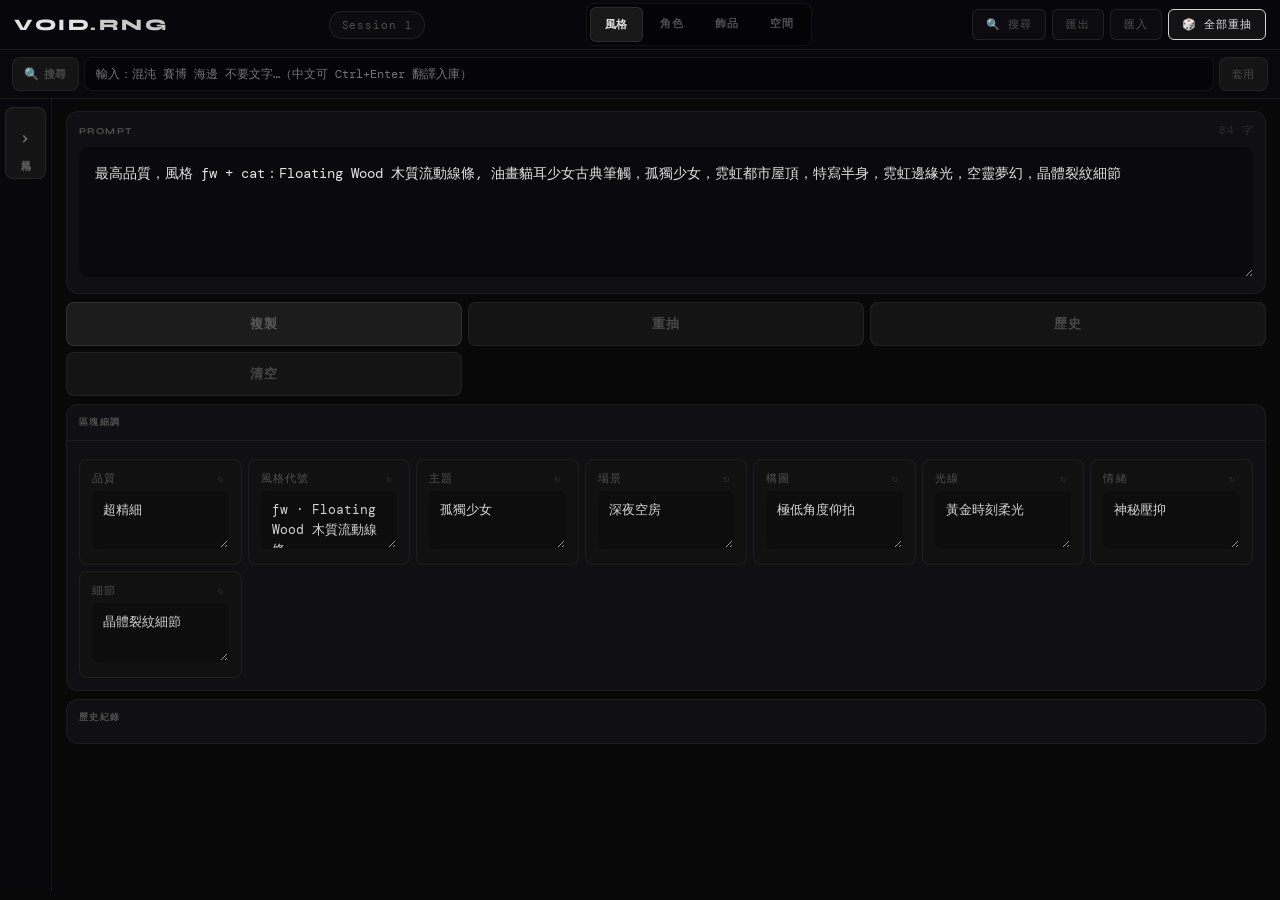
==== commit 9814b0d4: "commit" ====
--- a/void-rng/index.html
+++ b/void-rng/index.html
@@ -3,24 +3,26 @@
 <head>
 <meta charset="UTF-8">
 <meta name="viewport" content="width=device-width, initial-scale=1.0">
-<title>VOID.RNG V3 — Prompt · 角色 · 飾品生成器</title>
+<title>VOID.RNG V4 — Prompt · 角色 · 飾品生成器</title>
 <link rel="icon" type="image/png" sizes="32x32" href="icons/favicon.png">
 <link rel="apple-touch-icon" href="icons/icon-192.png">
 <link rel="manifest" href="manifest.webmanifest">
 <meta name="theme-color" content="#080808">
 <link rel="stylesheet" href="css/app.css">
+<link rel="stylesheet" href="css/ui-v4.css">
 <link rel="stylesheet" href="css/search.css">
+<link rel="stylesheet" href="css/search-v4.css">
 </head>
-<body>
+<body class="ui-v4">
 <div id="boot-error" role="alert"></div>
 <div class="topbar">
   <div class="logo">VOID<span>.RNG</span></div>
   <button class="tb-btn session-pill" id="session-pill" onclick="openSessionPanel()" title="切換工作階段">SESSION 1</button>
-  <div class="page-tabs" id="page-tabs">
-    <div class="page-tab on" data-page="style" onclick="switchPage('style',this)">風格 Prompt</div>
-    <div class="page-tab" data-page="char" onclick="switchPage('char',this)">角色 PROMPT</div>
-    <div class="page-tab" data-page="jewel" onclick="switchPage('jewel',this)">飾品 Prompt</div>
-    <div class="page-tab" data-page="space" onclick="switchPage('space',this)">場景·空間</div>
+  <div class="page-tabs tile-tabs" id="page-tabs">
+    <div class="page-tab on" data-page="style" onclick="switchPage('style',this)">風格</div>
+    <div class="page-tab" data-page="char" onclick="switchPage('char',this)">角色</div>
+    <div class="page-tab" data-page="jewel" onclick="switchPage('jewel',this)">飾品</div>
+    <div class="page-tab" data-page="space" onclick="switchPage('space',this)">空間</div>
   </div>
   <div class="topbar-actions" id="topbar-style">
     <button class="tb-btn" onclick="VoidSearch.focusSearch()">🔍 搜尋</button>
@@ -51,29 +53,36 @@
 </div>
 
 <!-- ═══ 全域關鍵字搜尋 ═══ -->
-<div class="global-search-wrap" id="global-search-wrap">
-  <div class="search-panel search-body">
+<div class="global-search-wrap collapsed" id="global-search-wrap">
+  <div class="search-compact-bar">
+    <button type="button" class="search-compact-trigger" onclick="VoidSearch.toggleExpand()" title="展開搜尋">
+      <span class="search-compact-icon">🔍</span><span class="search-compact-label">搜尋</span>
+    </button>
+    <input class="search-input search-compact-input" id="prompt-search-input" type="text"
+      placeholder="關鍵字…" autocomplete="off">
+    <button type="button" class="search-compact-apply" onclick="VoidSearch.applySearch()">套用</button>
+  </div>
+  <div class="search-expanded search-body">
+  <div class="search-panel">
     <div class="search-toolbar">
       <div class="search-toolbar-left">
-        <span class="search-collapse-btn" onclick="VoidSearch.toggleCollapse()" title="收合搜尋列">▼</span>
-        <span class="sec-label" style="margin:0">🔍 關鍵字</span>
+        <span class="search-collapse-btn" onclick="VoidSearch.toggleExpand()" title="收合搜尋">▲</span>
         <span class="search-page-badge" id="search-page-badge">風格</span>
       </div>
-      <div class="search-fill-row search-fill-inline">
-        <span class="chip compact" data-fill-mode="hit" onclick="VoidSearch.setFillMode('hit')">僅命中</span>
-        <span class="chip compact on" data-fill-mode="smart" onclick="VoidSearch.setFillMode('smart')">智慧</span>
-        <span class="chip compact" data-fill-mode="full" onclick="VoidSearch.setFillMode('full')">全抽</span>
-      </div>
-    </div>
-    <div class="search-input-row">
-      <input class="search-input" id="prompt-search-input" type="text" placeholder="關鍵字或中文… / 聚焦 · Enter 套用" autocomplete="off">
+      <div class="search-fill-row search-fill-inline tile-grid cols-3 mini">
+        <span class="chip" data-fill-mode="hit" onclick="VoidSearch.setFillMode('hit')">僅命中</span>
+        <span class="chip on" data-fill-mode="smart" onclick="VoidSearch.setFillMode('smart')">智慧</span>
+        <span class="chip" data-fill-mode="full" onclick="VoidSearch.setFillMode('full')">全抽</span>
+      </div>
+    </div>
+    <div class="search-input-row search-expanded-actions">
       <button class="search-btn ghost" onclick="VoidSearch.previewSearch()">預覽</button>
-      <button class="search-btn" onclick="VoidSearch.translateToBank()" title="中文翻譯為英文標籤並加入辭庫">翻譯</button>
+      <button class="search-btn" onclick="VoidSearch.translateToBank()" title="強制翻譯中文並加入辭庫（等同 Ctrl+Enter）">翻譯入庫</button>
       <button class="search-btn primary" onclick="VoidSearch.applySearch()">套用</button>
     </div>
     <div class="search-extra">
-    <div class="search-translate-preview empty" id="prompt-search-translate">輸入中文後顯示英文標籤預覽…</div>
-    <div class="search-status" id="prompt-search-status">輸入關鍵字，自動比對並補齊完整 Prompt</div>
+    <div class="search-translate-preview empty" id="prompt-search-translate">輸入中文後顯示英文標籤預覽 · 無匹配時自動翻譯入庫</div>
+    <div class="search-status" id="prompt-search-status">輸入關鍵字比對規則 · 無匹配則翻譯原始詞彙自動分類填入</div>
     <div class="search-plan empty" id="prompt-search-plan">輸入關鍵字後顯示將更新的區塊…</div>
     <div class="search-hits" id="prompt-search-hits"></div>
     <div class="search-quick" id="prompt-search-quick"></div>
@@ -106,76 +115,74 @@
     </details>
     </div>
   </div>
+  </div>
 </div>
 
 <!-- ═══ 風格 PROMPT 頁 ═══ -->
 <div class="view active" id="view-style">
   <div class="main">
-    <aside class="sidebar">
-      <div class="block ">
-        <div class="sec-label">生成模式</div>
-        <div class="chip-grid" id="mode-chips">
-          <span class="chip on" data-mode="full" onclick="setMode('full',this)">完整組合</span>
-          <span class="chip" data-mode="style" onclick="setMode('style',this)">僅風格代號</span>
-          <span class="chip" data-mode="scene" onclick="setMode('scene',this)">場景敘事</span>
-          <span class="chip" data-mode="chaos" onclick="setMode('chaos',this)">混沌混合</span>
-        </div>
-      </div>
-      <div class="block">
-        <div class="sec-label">風格代號數量</div>
-        <div class="param-row">
-          <span class="param-name">STYLE</span>
+    <aside class="sidebar ui-rail">
+      <div class="ui-card">
+        <div class="ui-label">生成模式</div>
+        <div class="pick-grid" id="mode-chips">
+          <span class="pick-chip on" data-mode="full" onclick="setMode('full',this)">完整</span>
+          <span class="pick-chip" data-mode="style" onclick="setMode('style',this)">代號</span>
+          <span class="pick-chip" data-mode="scene" onclick="setMode('scene',this)">場景</span>
+          <span class="pick-chip" data-mode="chaos" onclick="setMode('chaos',this)">混沌</span>
+        </div>
+      </div>
+      <div class="ui-card">
+        <div class="ui-label">風格代號</div>
+        <div class="param-row slim">
+          <span class="param-name">數量</span>
           <input type="range" class="slider" id="style-count" min="1" max="4" value="2" oninput="syncSlider('style-count')">
           <span class="param-val" id="style-count-val">2</span>
         </div>
-      </div>
-      <div class="block">
-        <div class="sec-label">語言</div>
-        <div class="chip-grid">
-          <span class="chip on" data-lang="zh" onclick="setLang('zh',this)">中文</span>
-          <span class="chip" data-lang="en" onclick="setLang('en',this)">English</span>
-          <span class="chip" data-lang="mix" onclick="setLang('mix',this)">混合</span>
-        </div>
-      </div>
-      <div class="block ">
-        <div class="sec-label">包含區塊</div>
-        <label class="chk-row"><input type="checkbox" id="inc-quality" checked> 品質標籤</label>
-        <label class="chk-row"><input type="checkbox" id="inc-style" checked> 風格代號</label>
-        <label class="chk-row"><input type="checkbox" id="inc-subject" checked> 主題／角色</label>
-        <label class="chk-row"><input type="checkbox" id="inc-scene" checked> 場景</label>
-        <label class="chk-row"><input type="checkbox" id="inc-comp" checked> 構圖／鏡位</label>
-        <label class="chk-row"><input type="checkbox" id="inc-light" checked> 光線／氛圍</label>
-        <label class="chk-row"><input type="checkbox" id="inc-mood" checked> 情緒</label>
-        <label class="chk-row"><input type="checkbox" id="inc-detail" checked> 細節修飾</label>
-      </div>
-      <div class="block">
-        <div class="sec-label">風格池篩選</div>
-        <div class="chip-grid" id="pool-chips"></div>
-      </div>
-      <button class="gen-btn" onclick="generateAll()">🎲 隨機生成 Prompt</button>
+        <div class="ui-label" style="margin-top:10px">語言</div>
+        <div class="pick-grid cols-3">
+          <span class="pick-chip on" data-lang="zh" onclick="setLang('zh',this)">中文</span>
+          <span class="pick-chip" data-lang="en" onclick="setLang('en',this)">EN</span>
+          <span class="pick-chip" data-lang="mix" onclick="setLang('mix',this)">混合</span>
+        </div>
+      </div>
+      <details class="ui-card ui-fold">
+        <summary class="ui-label">包含區塊</summary>
+        <div class="chk-grid">
+          <label class="chk-row"><input type="checkbox" id="inc-quality" checked> 品質</label>
+          <label class="chk-row"><input type="checkbox" id="inc-style" checked> 風格</label>
+          <label class="chk-row"><input type="checkbox" id="inc-subject" checked> 主題</label>
+          <label class="chk-row"><input type="checkbox" id="inc-scene" checked> 場景</label>
+          <label class="chk-row"><input type="checkbox" id="inc-comp" checked> 構圖</label>
+          <label class="chk-row"><input type="checkbox" id="inc-light" checked> 光線</label>
+          <label class="chk-row"><input type="checkbox" id="inc-mood" checked> 情緒</label>
+          <label class="chk-row"><input type="checkbox" id="inc-detail" checked> 細節</label>
+        </div>
+      </details>
+      <div class="ui-card">
+        <div class="ui-label">風格池</div>
+        <div class="mix-grid" id="pool-chips"></div>
+      </div>
+      <button class="gen-btn tile-cta" onclick="generateAll()">隨機生成</button>
     </aside>
-    <section class="panel">
-      <div>
-        <div class="sec-label" style="display:flex;justify-content:space-between">
-          <span>輸出結果 <span class="meta">（可直接編輯）</span></span>
-          <span class="meta" id="gen-meta">—</span>
-        </div>
-        <textarea class="output-box output-edit empty" id="output" placeholder="點擊「隨機生成」或按空白鍵開始…" onblur="commitStyleOutputEdit()"></textarea>
-      </div>
-      <div class="actions-row">
-        <button class="tb-btn primary" onclick="copyStyleOutput()">複製 Prompt</button>
-        <button class="tb-btn" onclick="generateAll()">重抽全部</button>
-        <button class="tb-btn" onclick="addStyleHistory()">加入歷史</button>
-        <button class="tb-btn" onclick="clearStyleHistory()">清空歷史</button>
-      </div>
-      <div>
-        <div class="sec-label">各區塊（可直接編輯 · ↻ 重抽 · 雙擊鎖定）</div>
+    <section class="panel ui-panel">
+      <div class="ui-card ui-output-card">
+        <div class="ui-head"><span class="ui-title">Prompt</span><span class="meta" id="gen-meta">—</span></div>
+        <textarea class="output-box output-edit empty" id="output" placeholder="點擊生成或按空白鍵…" onblur="commitStyleOutputEdit()"></textarea>
+      </div>
+      <div class="action-tiles">
+        <button class="action-tile primary" onclick="copyStyleOutput()">複製</button>
+        <button class="action-tile" onclick="generateAll()">重抽</button>
+        <button class="action-tile" onclick="addStyleHistory()">歷史</button>
+        <button class="action-tile" onclick="clearStyleHistory()">清空</button>
+      </div>
+      <details class="ui-card ui-fold" open>
+        <summary class="ui-label">區塊細調</summary>
         <div class="slot-grid" id="slots"></div>
-      </div>
-      <div>
-        <div class="sec-label">歷史紀錄</div>
+      </details>
+      <details class="ui-card ui-fold">
+        <summary class="ui-label">歷史紀錄</summary>
         <div class="hist-list" id="hist-list"><div class="meta">尚無紀錄</div></div>
-      </div>
+      </details>
     </section>
   </div>
 </div>
@@ -183,125 +190,116 @@
 <!-- ═══ 角色生成表頁 ═══ -->
 <div class="view" id="view-char">
   <div class="main">
-    <aside class="sidebar">
-      
-      <div class="standalone-char-sidebar">
-      <details class="sidebar-fold embed-char-quick" open><summary><span class="sec-label">快速</span></summary>
-      <div class="block">
-        <div class="sec-label">風格調性</div>
-        <div class="chip-grid">
-          <span class="chip" id="char-tone-balance" onclick="setCharTone('balance')">均衡</span>
-          <span class="chip on" id="char-tone-cute" onclick="setCharTone('cute')">可愛</span>
-          <span class="chip" id="char-tone-spicy" onclick="setCharTone('spicy')">色氣</span>
-          <span class="chip" id="char-tone-tempt" onclick="setCharTone('tempt')">誘惑</span>
-          <span class="chip" id="char-tone-sex" onclick="setCharTone('sex')">SEX</span>
-        </div>
-        <div class="param-row" style="margin-top:10px;margin-bottom:0">
-          <span class="param-name" id="char-tone-intensity-name">調性強度</span>
+    <aside class="sidebar mix-rail">
+      <div class="standalone-char-sidebar mix-sidebar sidebar-scroll embed-char-quick">
+      <section class="mix-core" data-rail-nav="tone">
+        <div class="mix-hd">調性</div>
+        <div class="pick-grid cols-3">
+          <span class="pick-chip" id="char-tone-balance" onclick="setCharTone('balance')">均衡</span>
+          <span class="pick-chip on" id="char-tone-cute" onclick="setCharTone('cute')">可愛</span>
+          <span class="pick-chip" id="char-tone-spicy" onclick="setCharTone('spicy')">色氣</span>
+          <span class="pick-chip" id="char-tone-tempt" onclick="setCharTone('tempt')">誘惑</span>
+          <span class="pick-chip" id="char-tone-contrast" onclick="setCharTone('contrast')">反差</span>
+          <span class="pick-chip" id="char-tone-sex" onclick="setCharTone('sex')">SEX</span>
+        </div>
+        <div class="mix-slider">
+          <span class="mix-slider-lbl" id="char-tone-intensity-name">強度</span>
           <input type="range" class="slider" id="char-tone-intensity" min="1" max="5" value="3" oninput="syncCharIntensity()">
-          <span class="param-val" id="char-tone-intensity-val">3</span>
-        </div>
-        <div class="meta" id="char-tone-level-hint" style="margin-top:4px">Lv3 · 中等色氣</div>
-      </div>
-      <div class="block ">
-        <div class="sec-label">生成模式</div>
-        <div class="chip-grid">
-          <span class="chip on" id="char-mode-mix" onclick="setCharMode('mix')">混合亂數</span>
-          <span class="chip" id="char-mode-learn" onclick="setCharMode('learn')">學習迭代</span>
-          <span class="chip" id="char-mode-template" onclick="setCharMode('template')">完整範本</span>
-        </div>
-      </div>
-      <div class="block ">
-        <div class="sec-label">輸出格式</div>
-        <div class="chip-grid">
-          <span class="chip on" id="char-fmt-structured" onclick="setCharFmt('structured')">分段註解</span>
-          <span class="chip" id="char-fmt-flat" onclick="setCharFmt('flat')">純標籤串</span>
-        </div>
-      </div>
-      <div class="block" style="margin-bottom:10px">
-        <div class="sec-label">一鍵預設</div>
-        <div class="chip-grid">
-          <span class="chip preset" onclick="applyQuickPreset('pure_selfie')">✦ 清純自拍</span>
-          <span class="chip preset" onclick="applyQuickPreset('spicy_selfie')">✦ 色氣撩人</span>
-          <span class="chip preset preset-hot" onclick="applyQuickPreset('super_spicy')">✦ 超級色氣</span>
-          <span class="chip preset" onclick="applyQuickPreset('full_nsfw')">✦ 成人全開</span>
-          <span class="chip preset preset-extreme " onclick="applyQuickPreset('sex_lover')">✦ 超愛做愛的寶貝</span>
-          <span class="chip preset " onclick="applyQuickPreset('pix_cute')">◆ PIX·清純式</span>
-          <span class="chip preset " onclick="applyQuickPreset('pix_tempt')">◆ PIX·誘惑式</span>
-          <span class="chip preset " onclick="applyQuickPreset('pix_cinematic')">◆ PIX·電影光</span>
-        </div>
-      </div>
-      </details>
-      <details class="sidebar-fold body-fold" open>
-        <summary><span class="sec-label">身材・體型</span></summary>
-        <div class="chip-group">
-          <div class="chip-group-lbl">一鍵搭配</div>
-          <div class="chip-grid" id="char-body-combo-chips"></div>
-        </div>
-        <div id="char-body-frame-chips"></div>
-        <div id="char-body-breast-chips"></div>
-        <div id="char-body-figure-chips"></div>
-        <div class="meta" style="margin-top:6px">三欄 AND 篩選 · 連動主體/細節/服裝 · 一鍵預設自動配身材</div>
-      </details>
-      <details class="sidebar-fold" open>
-        <summary><span class="sec-label">JOB 類型</span></summary>
-        <div id="char-job-chips"></div>
-        <div class="meta" style="margin-top:6px">「無」= 無色情 · 外陰夾 = 陰唇夾弄（可穿內褲）</div>
-      </details>
-      <details class="sidebar-fold" open>
-        <summary><span class="sec-label">姿勢預設</span></summary>
-        <div id="char-pose-chips"></div>
-        <div class="meta" style="margin-top:6px">正常可愛自拍自動排除性交 · 可連動服裝類型</div>
-      </details>
-      <details class="sidebar-fold" open>
-        <summary><span class="sec-label">色氣服裝</span></summary>
-        <div id="char-spicy-outfit-chips"></div>
-        <div class="meta" style="margin-top:6px">可多選 · 「不篩選」= 不限制服裝類型</div>
-      </details>
-      <details class="sidebar-fold spicy-fold" open>
-        <summary><span class="sec-label sec-label-spicy">瑟瑟動作</span></summary>
-        <div id="char-spicy-action-chips"></div>
-        <div class="meta" style="margin-top:6px">影響姿勢與表情 · 可多選</div>
-      </details>
-      <div class="block ">
-        <div class="sec-label">包含區塊</div>
-        <div id="char-inc-checks"></div>
-      </div>
-      <div class="block ">
-        <div class="sec-label">辭庫統計</div>
-        <div class="bank-stats" id="bank-stats"></div>
-      </div>
-      <button type="button" class="gen-btn " onclick="generateChar()">🎲 亂數生成角色</button>
-      <button class="gen-btn " style="margin-top:8px;background:transparent" onclick="openLearnPanel()">📚 學習＋自動分類</button>
-      <div class="block " style="margin-top:12px;margin-bottom:0">
-        <div class="sec-label">快速學習</div>
-        <textarea class="learn-textarea" id="quick-learn-input" style="min-height:72px;font-size:10px" placeholder="貼上 prompt，自動分類詞彙…" oninput="debouncedQuickLearn()"></textarea>
-        <div class="learn-stats" id="quick-learn-stats"></div>
-        <div class="quick-learn-preview learn-tag-grid" id="quick-learn-preview"></div>
-        <div style="display:flex;gap:4px;margin-top:6px">
-          <button class="tb-btn primary" style="flex:1" onclick="quickLearnCommit()">自動分類並加入</button>
-          <button class="tb-btn" onclick="openLearnPanel()">詳細</button>
-        </div>
-      </div>
+          <span class="mix-slider-val" id="char-tone-intensity-val">3</span>
+        </div>
+        <div class="mix-hint" id="char-tone-level-hint">Lv3</div>
+        <div class="mix-hd">引擎</div>
+        <div class="pick-grid cols-3">
+          <span class="pick-chip on" id="char-mode-mix" onclick="setCharMode('mix')">混合</span>
+          <span class="pick-chip" id="char-mode-learn" onclick="setCharMode('learn')">學習</span>
+          <span class="pick-chip" id="char-mode-template" onclick="setCharMode('template')">範本</span>
+          <span class="pick-chip on" id="char-fmt-structured" onclick="setCharFmt('structured')">分段</span>
+          <span class="pick-chip" id="char-fmt-flat" onclick="setCharFmt('flat')">純標籤</span>
+        </div>
+      </section>
+      <details class="mix-zone" open data-rail-nav="outfit">
+        <summary class="mix-zone-hd"><span class="mix-zone-title">服裝</span><button type="button" class="mix-reset" onclick="event.preventDefault();resetCharSpicyOutfits()">清</button></summary>
+        <div class="mix-zone-body" id="char-spicy-outfit-chips"></div>
+      </details>
+      <details class="mix-zone" open data-rail-nav="pose">
+        <summary class="mix-zone-hd"><span class="mix-zone-title">姿勢</span><button type="button" class="mix-reset" onclick="event.preventDefault();resetCharPosePresets()">清</button></summary>
+        <div class="mix-zone-body" id="char-pose-chips"></div>
+      </details>
+      <details class="mix-zone" open data-rail-nav="action">
+        <summary class="mix-zone-hd"><span class="mix-zone-title">表情・動作</span><button type="button" class="mix-reset" onclick="event.preventDefault();resetCharSpicyActions()">清</button></summary>
+        <div class="mix-zone-body" id="char-spicy-action-chips"></div>
+      </details>
+      <details class="mix-zone" open data-rail-nav="body">
+        <summary class="mix-zone-hd"><span class="mix-zone-title">身材</span><button type="button" class="mix-reset" onclick="event.preventDefault();resetBodyFilters()">清</button></summary>
+        <div class="mix-zone-body mix-stack">
+          <div class="mix-hd">套組</div>
+          <div class="mix-grid" id="char-body-combo-chips"></div>
+          <div id="char-body-frame-chips"></div>
+          <div id="char-body-breast-chips"></div>
+          <div id="char-body-figure-chips"></div>
+        </div>
+      </details>
+      <details class="mix-zone" data-rail-nav="job">
+        <summary class="mix-zone-hd"><span class="mix-zone-title">JOB</span><button type="button" class="mix-reset" onclick="event.preventDefault();resetCharJobTypes()">清</button></summary>
+        <div class="mix-zone-body" id="char-job-chips"></div>
+      </details>
+      <details class="mix-zone" data-rail-nav="env">
+        <summary class="mix-zone-hd"><span class="mix-zone-title">氛圍</span><button type="button" class="mix-reset" onclick="event.preventDefault();resetCharEnvPresets()">清</button></summary>
+        <div class="mix-zone-body" id="char-env-chips"></div>
+      </details>
+      <div class="pick-grid gen-pick">
+        <button type="button" class="pick-btn primary" onclick="generateChar()">生成</button>
+        <button type="button" class="pick-btn" onclick="exploreOrganicCombo()">延伸</button>
+      </div>
+      <p class="mix-foot">複選混搭 · 僅「無」與其他互斥</p>
+      <details class="mix-zone mix-advanced">
+        <summary class="mix-zone-hd"><span class="mix-zone-title">進階</span></summary>
+        <div class="mix-zone-body">
+          <div class="mix-hd">輸出區塊</div>
+          <div class="chk-grid" id="char-inc-checks"></div>
+          <div class="bank-stats" id="bank-stats"></div>
+          <div class="meta" id="preference-stats">偏好訓練</div>
+          <div class="meta organic-stats" id="organic-explore-stats">有機延伸</div>
+          <textarea class="learn-textarea compact" id="quick-learn-input" placeholder="貼 prompt 學習…" oninput="debouncedQuickLearn()"></textarea>
+          <div class="quick-learn-preview" id="quick-learn-preview"></div>
+          <div class="pick-grid gen-pick">
+            <button type="button" class="pick-btn primary" onclick="quickLearnCommit()">入庫</button>
+            <button type="button" class="pick-btn" onclick="openLearnPanel()">詳細</button>
+          </div>
+        </div>
+      </details>
       </div><!-- /standalone-char-sidebar -->
     </aside>
-    <section class="panel">
-      <div class="char-prompt-compact">
-        <div class="sec-label" style="display:flex;justify-content:space-between;align-items:center;gap:8px">
-          <span>Prompt</span>
-          <span class="meta" id="char-meta">—</span>
-        </div>
+    <section class="panel ui-panel">
+      <div class="char-compose-hero ui-card">
+        <input class="char-compose-input" id="char-compose-input" type="text"
+          placeholder="輸入關鍵字… 天真 內褲 自拍 · Enter 智慧補齊"
+          autocomplete="off" oninput="debouncedCharComposeHint()" onkeydown="onCharComposeKey(event)">
+        <div class="char-compose-tiles">
+          <button type="button" class="compose-tile" onclick="applyContrastPreset('innocent_panty')">天真內褲</button>
+          <button type="button" class="compose-tile" onclick="applyContrastPreset('dazed_tease')">呆呆色氣</button>
+          <button type="button" class="compose-tile" onclick="applyContrastPreset('pure_contrast')">清純反差</button>
+          <button type="button" class="compose-tile accent" onclick="collideOrganicCombo()">反差碰撞</button>
+          <button type="button" class="compose-tile" onclick="charComposeSmartFill()">智慧補齊</button>
+          <button type="button" class="compose-tile primary" onclick="charComposeSave()">存入辭庫</button>
+        </div>
+        <div class="char-compose-hint meta" id="char-compose-hint">輸入關鍵字 · 智慧補齊空白區塊 · 或點方塊快速碰撞</div>
+      </div>
+      <div class="char-prompt-compact ui-card ui-output-card">
+        <div class="ui-head"><span class="ui-title">Prompt</span><span class="meta" id="char-meta">—</span></div>
         <div class="status-bar" id="char-status-bar"></div>
-        <textarea class="output-box output-edit empty" id="char-output" placeholder="🎲 重抽後可編輯…" onblur="commitCharOutputEdit()"></textarea>
-      </div>
-      <div class="actions-row ">
-        <button class="tb-btn primary" onclick="copyCharOutput()">複製 Prompt</button>
-        <button class="tb-btn" onclick="generateChar()">重抽全部</button>
-        <button class="tb-btn" onclick="copyCharTagsOnly()">僅複製標籤</button>
-        <button class="tb-btn" onclick="addCharHistory()">加入歷史</button>
-      </div>
-      <details class="embed-char-slots-fold" open>
-        <summary><span class="sec-label">進階 · 各區塊細調（可捲動）</span></summary>
+        <textarea class="output-box output-edit empty" id="char-output" placeholder="生成後可編輯…" onblur="commitCharOutputEdit()"></textarea>
+      </div>
+      <div class="action-tiles">
+        <button class="action-tile primary" onclick="copyCharOutput()">複製</button>
+        <button class="action-tile" onclick="generateChar()">重抽</button>
+        <button class="action-tile" onclick="reinforceLikedCombo()">喜歡</button>
+        <button class="action-tile" onclick="exploreOrganicBatch(3)">探索×3</button>
+        <button class="action-tile" onclick="copyCharTagsOnly()">標籤</button>
+        <button class="action-tile" onclick="addCharHistory()">歷史</button>
+      </div>
+      <details class="embed-char-slots-fold ui-card ui-fold">
+        <summary class="ui-label">區塊細調</summary>
         <div class="embed-char-slots-scroll">
           <div class="char-table-wrap">
             <div class="sec-label">角色欄位 · ↻ 重抽 · 雙擊鎖定</div>
@@ -312,10 +310,10 @@
           </div>
         </div>
       </details>
-      <div class="">
-        <div class="sec-label">角色歷史</div>
+      <details class="ui-card ui-fold">
+        <summary class="ui-label">角色歷史</summary>
         <div class="hist-list" id="char-hist-list"><div class="meta">尚無紀錄</div></div>
-      </div>
+      </details>
     </section>
 </div>
 </div>
@@ -323,63 +321,53 @@
 <!-- ═══ 飾品 PROMPT 頁 ═══ -->
 <div class="view" id="view-jewel">
   <div class="main">
-    <aside class="sidebar">
-      <div class="block">
-        <div class="sec-label">產品類別</div>
-        <div class="chip-grid" id="jewel-cat-chips"></div>
-      </div>
-      <div class="block">
-        <div class="sec-label">生成模式</div>
-        <div class="chip-grid" id="jewel-mode-chips">
-          <span class="chip on" data-jmode="full" onclick="setJewelMode('full',this)">完整組合</span>
-          <span class="chip" data-jmode="product" onclick="setJewelMode('product',this)">產品特寫</span>
-          <span class="chip" data-jmode="interior" onclick="setJewelMode('interior',this)">室內情境</span>
-          <span class="chip" data-jmode="studio" onclick="setJewelMode('studio',this)">電商棚拍</span>
-        </div>
-      </div>
-      <div class="block">
-        <div class="sec-label">語言</div>
-        <div class="chip-grid">
-          <span class="chip on" data-jlang="zh" onclick="setJewelLang('zh',this)">中文</span>
-          <span class="chip" data-jlang="en" onclick="setJewelLang('en',this)">English</span>
-          <span class="chip" data-jlang="mix" onclick="setJewelLang('mix',this)">混合</span>
-        </div>
-      </div>
-      <div class="block">
-        <div class="sec-label">輸出格式</div>
-        <div class="chip-grid">
-          <span class="chip on" id="jewel-fmt-structured" onclick="setJewelFmt('structured')">分段註解</span>
-          <span class="chip" id="jewel-fmt-flat" onclick="setJewelFmt('flat')">純標籤串</span>
-        </div>
-      </div>
-      <div class="block">
-        <div class="sec-label">包含區塊</div>
-        <div id="jewel-inc-checks"></div>
-      </div>
-      <button class="gen-btn" onclick="generateJewel()">🎲 隨機生成飾品 Prompt</button>
+    <aside class="sidebar ui-rail">
+      <div class="ui-card">
+        <div class="ui-label">產品類別</div>
+        <div class="mix-grid" id="jewel-cat-chips"></div>
+      </div>
+      <div class="ui-card">
+        <div class="ui-label">生成模式</div>
+        <div class="pick-grid" id="jewel-mode-chips">
+          <span class="pick-chip on" data-jmode="full" onclick="setJewelMode('full',this)">完整</span>
+          <span class="pick-chip" data-jmode="product" onclick="setJewelMode('product',this)">特寫</span>
+          <span class="pick-chip" data-jmode="interior" onclick="setJewelMode('interior',this)">室內</span>
+          <span class="pick-chip" data-jmode="studio" onclick="setJewelMode('studio',this)">棚拍</span>
+        </div>
+        <div class="ui-label" style="margin-top:10px">語言 · 格式</div>
+        <div class="pick-grid cols-3">
+          <span class="pick-chip on" data-jlang="zh" onclick="setJewelLang('zh',this)">中文</span>
+          <span class="pick-chip" data-jlang="en" onclick="setJewelLang('en',this)">EN</span>
+          <span class="pick-chip" data-jlang="mix" onclick="setJewelLang('mix',this)">混合</span>
+          <span class="pick-chip on" id="jewel-fmt-structured" onclick="setJewelFmt('structured')">分段</span>
+          <span class="pick-chip" id="jewel-fmt-flat" onclick="setJewelFmt('flat')">純標籤</span>
+        </div>
+      </div>
+      <details class="ui-card ui-fold">
+        <summary class="ui-label">包含區塊</summary>
+        <div class="chk-grid" id="jewel-inc-checks"></div>
+      </details>
+      <button class="gen-btn tile-cta" onclick="generateJewel()">隨機生成</button>
     </aside>
-    <section class="panel">
-      <div>
-        <div class="sec-label" style="display:flex;justify-content:space-between">
-          <span>輸出 Prompt <span class="meta">（可直接編輯）</span></span>
-          <span class="meta" id="jewel-meta">—</span>
-        </div>
-        <textarea class="output-box output-edit empty" id="jewel-output" placeholder="選擇類別後點「隨機生成」或按空白鍵…" onblur="commitJewelOutputEdit()"></textarea>
-      </div>
-      <div class="actions-row">
-        <button class="tb-btn primary" onclick="copyJewelOutput()">複製 Prompt</button>
-        <button class="tb-btn" onclick="generateJewel()">重抽全部</button>
-        <button class="tb-btn" onclick="copyJewelTagsOnly()">僅複製標籤</button>
-        <button class="tb-btn" onclick="addJewelHistory()">加入歷史</button>
-      </div>
-      <div>
-        <div class="sec-label">各區塊（可直接編輯 · ↻ 重抽 · 雙擊鎖定）</div>
+    <section class="panel ui-panel">
+      <div class="ui-card ui-output-card">
+        <div class="ui-head"><span class="ui-title">Prompt</span><span class="meta" id="jewel-meta">—</span></div>
+        <textarea class="output-box output-edit empty" id="jewel-output" placeholder="選擇類別後生成…" onblur="commitJewelOutputEdit()"></textarea>
+      </div>
+      <div class="action-tiles">
+        <button class="action-tile primary" onclick="copyJewelOutput()">複製</button>
+        <button class="action-tile" onclick="generateJewel()">重抽</button>
+        <button class="action-tile" onclick="copyJewelTagsOnly()">標籤</button>
+        <button class="action-tile" onclick="addJewelHistory()">歷史</button>
+      </div>
+      <details class="ui-card ui-fold" open>
+        <summary class="ui-label">區塊細調</summary>
         <div class="slot-grid" id="jewel-slots"></div>
-      </div>
-      <div>
-        <div class="sec-label">歷史紀錄</div>
+      </details>
+      <details class="ui-card ui-fold">
+        <summary class="ui-label">歷史紀錄</summary>
         <div class="hist-list" id="jewel-hist-list"><div class="meta">尚無紀錄</div></div>
-      </div>
+      </details>
     </section>
   </div>
 </div>
@@ -387,80 +375,72 @@
 <!-- ═══ 場景·空間 PROMPT 頁 ═══ -->
 <div class="view" id="view-space">
   <div class="main">
-    <aside class="sidebar">
-      <div class="block">
-        <div class="sec-label">主題篩選</div>
-        <div class="chip-grid" id="space-cat-chips"></div>
-      </div>
-      <div class="block">
-        <div class="sec-label">風格代號池</div>
-        <div class="chip-grid" id="space-style-pool-chips"></div>
-        <div class="param-row" style="margin-top:10px;margin-bottom:0">
+    <aside class="sidebar ui-rail">
+      <div class="ui-card">
+        <div class="ui-label">主題篩選</div>
+        <div class="mix-grid" id="space-cat-chips"></div>
+      </div>
+      <div class="ui-card">
+        <div class="ui-label">風格代號池</div>
+        <div class="mix-grid" id="space-style-pool-chips"></div>
+        <div class="param-row slim" style="margin-top:8px">
           <span class="param-name">代號數</span>
           <input type="range" class="slider" id="space-style-count" min="1" max="4" value="2" oninput="syncSlider('space-style-count')">
           <span class="param-val" id="space-style-count-val">2</span>
         </div>
-        <div class="meta" id="space-style-code-hint" style="margin-top:6px;line-height:1.5">n · Ns · fractanull · fw · bone · mb · Xg · lsd1 · fp · psy · fx · lw · cbd · cat</div>
-      </div>
-      <div class="block">
-        <div class="sec-label">生成模式</div>
-        <div class="chip-grid" id="space-mode-chips">
-          <span class="chip on" data-smode="full" onclick="setSpaceMode('full',this)">完整組合</span>
-          <span class="chip" data-smode="fractal" onclick="setSpaceMode('fractal',this)">碎形體</span>
-          <span class="chip" data-smode="minimal" onclick="setSpaceMode('minimal',this)">極簡主義</span>
-          <span class="chip" data-smode="decon" onclick="setSpaceMode('decon',this)">解構主義</span>
-          <span class="chip" data-smode="void" onclick="setSpaceMode('void',this)">虛空無機</span>
-        </div>
-      </div>
-      <div class="block">
-        <div class="sec-label">語言</div>
-        <div class="chip-grid">
-          <span class="chip on" data-slang="zh" onclick="setSpaceLang('zh',this)">中文</span>
-          <span class="chip" data-slang="en" onclick="setSpaceLang('en',this)">English</span>
-          <span class="chip" data-slang="mix" onclick="setSpaceLang('mix',this)">混合</span>
-        </div>
-      </div>
-      <div class="block">
-        <div class="sec-label">輸出格式</div>
-        <div class="chip-grid">
-          <span class="chip on" id="space-fmt-structured" onclick="setSpaceFmt('structured')">分段註解</span>
-          <span class="chip" id="space-fmt-flat" onclick="setSpaceFmt('flat')">純標籤串</span>
-        </div>
-      </div>
-      <div class="block">
-        <div class="sec-label">包含區塊</div>
-        <div id="space-inc-checks"></div>
-      </div>
-      <button class="gen-btn" onclick="generateSpaceCards()">🎲 隨機生成 6 張卡片</button>
-      <button class="gen-btn" style="margin-top:8px;background:transparent" onclick="generateSpaceSingle()">↻ 重抽目前卡片</button>
+        <div class="ui-hint" id="space-style-code-hint">n · Ns · fractanull · fw · bone · mb · Xg · lsd1 · fp · psy · fx · lw · cbd · cat</div>
+      </div>
+      <div class="ui-card">
+        <div class="ui-label">生成模式</div>
+        <div class="pick-grid" id="space-mode-chips">
+          <span class="pick-chip on" data-smode="full" onclick="setSpaceMode('full',this)">完整</span>
+          <span class="pick-chip" data-smode="fractal" onclick="setSpaceMode('fractal',this)">碎形</span>
+          <span class="pick-chip" data-smode="minimal" onclick="setSpaceMode('minimal',this)">極簡</span>
+          <span class="pick-chip" data-smode="decon" onclick="setSpaceMode('decon',this)">解構</span>
+          <span class="pick-chip" data-smode="void" onclick="setSpaceMode('void',this)">虛空</span>
+        </div>
+        <div class="ui-label" style="margin-top:10px">語言 · 格式</div>
+        <div class="pick-grid cols-3">
+          <span class="pick-chip on" data-slang="zh" onclick="setSpaceLang('zh',this)">中文</span>
+          <span class="pick-chip" data-slang="en" onclick="setSpaceLang('en',this)">EN</span>
+          <span class="pick-chip" data-slang="mix" onclick="setSpaceLang('mix',this)">混合</span>
+          <span class="pick-chip on" id="space-fmt-structured" onclick="setSpaceFmt('structured')">分段</span>
+          <span class="pick-chip" id="space-fmt-flat" onclick="setSpaceFmt('flat')">純標籤</span>
+        </div>
+      </div>
+      <details class="ui-card ui-fold">
+        <summary class="ui-label">包含區塊</summary>
+        <div class="chk-grid" id="space-inc-checks"></div>
+      </details>
+      <div class="tile-grid gen-tiles">
+        <button class="gen-btn tile-cta" onclick="generateSpaceCards()">生成 6 卡</button>
+        <button class="gen-btn tile-cta ghost" onclick="generateSpaceSingle()">重抽此卡</button>
+      </div>
     </aside>
-    <section class="panel">
-      <div>
-        <div class="sec-label" style="display:flex;justify-content:space-between;align-items:center">
-          <span>六卡輸出 <span class="meta">（點卡片載入編輯 · 雙擊複製）</span></span>
-          <span class="meta" id="space-meta">—</span>
-        </div>
+    <section class="panel ui-panel">
+      <div class="ui-card">
+        <div class="ui-head"><span class="ui-title">六卡輸出</span><span class="meta" id="space-meta">—</span></div>
         <div class="space-card-grid" id="space-card-grid"></div>
       </div>
-      <div class="actions-row">
-        <button class="tb-btn primary" onclick="copySpaceActiveCard()">複製目前卡</button>
-        <button class="tb-btn" onclick="copySpaceAllCards()">複製全部 6 張</button>
-        <button class="tb-btn" onclick="copySpaceTagsOnly()">僅複製標籤</button>
-        <button class="tb-btn" onclick="feedSpaceActiveCardToBank()">此卡餵回辭庫</button>
-        <button class="tb-btn" onclick="addSpaceHistory()">加入歷史</button>
-      </div>
-      <div>
-        <div class="sec-label">各區塊（可直接編輯 · ↻ 重抽 · 雙擊鎖定）</div>
+      <div class="action-tiles">
+        <button class="action-tile primary" onclick="copySpaceActiveCard()">複製卡</button>
+        <button class="action-tile" onclick="copySpaceAllCards()">全部</button>
+        <button class="action-tile" onclick="copySpaceTagsOnly()">標籤</button>
+        <button class="action-tile" onclick="feedSpaceActiveCardToBank()">入庫</button>
+        <button class="action-tile" onclick="addSpaceHistory()">歷史</button>
+      </div>
+      <details class="ui-card ui-fold" open>
+        <summary class="ui-label">區塊細調</summary>
         <div class="slot-grid" id="space-slots"></div>
-      </div>
-      <div>
-        <div class="sec-label">完整 Prompt 預覽</div>
-        <textarea class="output-box output-edit empty" id="space-output" placeholder="生成後顯示目前選取卡片…" onblur="commitSpaceOutputEdit()"></textarea>
-      </div>
-      <div>
-        <div class="sec-label">歷史紀錄</div>
+      </details>
+      <div class="ui-card ui-output-card">
+        <div class="ui-label">Prompt 預覽</div>
+        <textarea class="output-box output-edit empty" id="space-output" placeholder="選取卡片後顯示…" onblur="commitSpaceOutputEdit()"></textarea>
+      </div>
+      <details class="ui-card ui-fold">
+        <summary class="ui-label">歷史紀錄</summary>
         <div class="hist-list" id="space-hist-list"><div class="meta">尚無紀錄</div></div>
-      </div>
+      </details>
     </section>
   </div>
 </div>
@@ -517,7 +497,7 @@
       </div>
     </div>
     <div class="learn-footer">
-      <span class="learn-hint">分類後存入辭庫（整段＋單詞）並自動切換「學習迭代」亂數生成。點標籤可手動調整歸類。</span>
+      <span class="learn-hint">分類後存入辭庫並訓練偏好模型（表情·動作·服裝組合）。之後用「偏好疊代」預測你喜歡的組合。點標籤可手動調整歸類。</span>
       <button class="tb-btn primary" onclick="commitLearn()">✓ 加入辭庫</button>
       <button class="tb-btn" onclick="applyLearnToCurrent()">套用到目前角色</button>
       <button class="tb-btn" onclick="closeLearnPanel()">取消</button>
@@ -531,6 +511,7 @@
 <script src="js/search.js"></script>
 <script src="js/data-loader.js"></script>
 <script src="js/rng-engine.js" id="rng-engine-script"></script>
+<script src="js/preference-engine.js"></script>
 <script src="js/apply-latest-data.js"></script>
 <script src="js/app.js"></script>
 </body>
--- a/void-rng/css/app.css
+++ b/void-rng/css/app.css
@@ -17,7 +17,10 @@
   --fs-check:12px;
 }
 *{box-sizing:border-box;margin:0;padding:0}
-body{background:var(--bg);color:var(--text);font-family:var(--mono);font-size:var(--fs-base);min-height:100vh;display:flex;flex-direction:column}
+html{height:100%}
+body{background:var(--bg);color:var(--text);font-family:var(--mono);font-size:var(--fs-base);min-height:100vh;min-height:100dvh;display:flex;flex-direction:column}
+#boot-error{flex-shrink:0}
+.global-search-wrap{flex-shrink:0}
 .topbar{height:56px;display:flex;align-items:center;justify-content:space-between;padding:0 20px;border-bottom:1px solid var(--line);flex-shrink:0;background:rgba(9,8,12,.9);backdrop-filter:blur(16px);gap:12px}
 .logo{font-family:var(--sans);font-weight:800;font-size:16px;letter-spacing:.16em;flex-shrink:0}
 .logo span{color:var(--accent)}
@@ -29,12 +32,12 @@
 .tb-btn{padding:7px 13px;font-size:var(--fs-btn);letter-spacing:.08em;color:var(--muted);border:1px solid var(--line2);border-radius:6px;cursor:pointer;background:rgba(255,255,255,.025);transition:all .18s;font-family:var(--mono)}
 .tb-btn:hover{color:var(--text);border-color:var(--accent2)}
 .tb-btn.primary{color:var(--text);border-color:var(--accent2);background:rgba(200,200,200,.06)}
-.view{display:none;flex:1;overflow:hidden}
+.view{display:none;flex:1;min-height:0}
 .view.active{display:flex;flex-direction:column}
-.main{flex:1;display:grid;grid-template-columns:360px 1fr;gap:0;overflow:hidden}
-@media(max-width:900px){.main{grid-template-columns:1fr;overflow:auto}}
-.sidebar{border-right:1px solid var(--line);padding:16px;overflow-y:auto}
-.panel{padding:20px;overflow-y:auto;display:flex;flex-direction:column;gap:14px}
+.main{flex:1;display:grid;grid-template-columns:360px 1fr;gap:0;align-items:start}
+@media(max-width:900px){.main{grid-template-columns:1fr}}
+.sidebar{border-right:1px solid var(--line);padding:16px;overflow-y:auto;overflow-x:hidden;overscroll-behavior:contain;-webkit-overflow-scrolling:touch}
+.panel{padding:20px;display:flex;flex-direction:column;gap:14px}
 .sec-label{font-size:var(--fs-label);letter-spacing:.12em;color:var(--muted);text-transform:uppercase;margin-bottom:8px}
 .block{margin-bottom:18px}
 .param-row{display:grid;grid-template-columns:72px 1fr 36px;align-items:center;gap:8px;margin-bottom:8px}
@@ -71,6 +74,39 @@
 .sidebar-fold summary::-webkit-details-marker{display:none}
 .sidebar-fold summary .sec-label{margin-bottom:0;display:inline}
 .sidebar-fold[open] summary{margin-bottom:8px;padding-bottom:6px;border-bottom:1px solid var(--line)}
+.char-sidebar-v3 .dim-core{padding:8px 10px;margin-bottom:10px;border:1px solid var(--line);border-radius:8px;background:rgba(0,0,0,.12)}
+.char-sidebar-v3 .dim-row{display:flex;align-items:flex-start;gap:8px;margin-bottom:6px}
+.char-sidebar-v3 .dim-row:last-child{margin-bottom:0}
+.char-sidebar-v3 .dim-tag{flex:0 0 28px;font-size:9px;color:var(--muted2);letter-spacing:.06em;padding-top:5px;line-height:1.2}
+.char-sidebar-v3 .dim-row-slider{align-items:center}
+.char-sidebar-v3 .dim-row-slider .slider{flex:1}
+.char-sidebar-v3 .dim-row-hint{padding-left:36px;font-size:9px;color:var(--muted2);margin-bottom:4px}
+.char-sidebar-v3 .dim-fold{border:1px solid var(--line);border-radius:8px;padding:6px 8px;margin-bottom:8px;background:rgba(0,0,0,.1)}
+.char-sidebar-v3 .dim-fold.body-fold{border-color:rgba(160,200,255,.22);background:rgba(140,190,255,.04)}
+.char-sidebar-v3 .dim-fold summary{list-style:none;cursor:pointer;user-select:none}
+.char-sidebar-v3 .dim-fold summary::-webkit-details-marker{display:none}
+.char-sidebar-v3 .dim-summary{display:flex;align-items:center;justify-content:space-between;gap:8px}
+.char-sidebar-v3 .dim-title{font-size:10px;letter-spacing:.12em;color:var(--text);font-weight:600}
+.char-sidebar-v3 .dim-reset{font-size:8px;color:var(--muted2);background:transparent;border:1px solid var(--line2);border-radius:99px;padding:2px 8px;cursor:pointer;font-family:var(--sans);letter-spacing:.04em}
+.char-sidebar-v3 .dim-reset:hover{color:var(--accent2);border-color:var(--accent2)}
+.char-sidebar-v3 .dim-fold[open] .dim-summary{margin-bottom:6px;padding-bottom:5px;border-bottom:1px solid var(--line)}
+.char-sidebar-v3 .dim-body{padding-top:2px}
+.char-sidebar-v3 .dim-chip-row{display:flex;align-items:flex-start;gap:6px;margin-bottom:5px}
+.char-sidebar-v3 .dim-chip-row:last-child{margin-bottom:0}
+.char-sidebar-v3 .dim-micro{flex:0 0 24px;font-size:8px;color:var(--muted2);letter-spacing:.08em;padding-top:4px;text-transform:uppercase}
+.char-sidebar-v3 .dim-foot{font-size:8px;color:var(--muted2);line-height:1.45;margin:4px 2px 10px;letter-spacing:.04em}
+.char-sidebar-v3 .chip-grid.dense{gap:4px}
+.char-sidebar-v3 .chip-grid.dense .chip.compact{padding:3px 8px;font-size:9px}
+.organic-stats{color:var(--green);opacity:.88;line-height:1.5}
+.char-compose-hero{margin-bottom:0}
+.char-compose-input{width:100%;padding:14px 16px;border:1px solid var(--line2);border-radius:10px;background:rgba(0,0,0,.35);color:var(--text);font-family:var(--sans);font-size:15px;letter-spacing:.04em;outline:none}
+.char-compose-input:focus{border-color:var(--accent2);box-shadow:0 0 0 2px rgba(200,200,200,.08)}
+.char-compose-tiles{display:grid;grid-template-columns:repeat(3,minmax(0,1fr));gap:8px;margin-top:10px}
+.compose-tile{min-height:52px;padding:10px 8px;border:1px solid var(--line2);border-radius:10px;background:var(--bg3);color:var(--text);font-family:var(--sans);font-size:12px;font-weight:600;letter-spacing:.08em;cursor:pointer;transition:all .15s}
+.compose-tile:hover{border-color:var(--accent2);background:rgba(200,200,200,.06)}
+.compose-tile.accent{border-color:rgba(255,192,203,.45);color:#f0c0d0}
+.compose-tile.primary{border-color:rgba(61,219,122,.4);color:#9ef0be;background:rgba(61,219,122,.08)}
+.char-compose-hint{margin-top:8px;font-size:10px;line-height:1.5}
 .status-bar{display:flex;flex-wrap:wrap;gap:4px;margin-top:4px}
 .status-pill{font-size:var(--fs-chip-sm);padding:3px 10px;border-radius:99px;border:1px solid var(--line2);color:var(--muted)}
 .status-pill.on{color:var(--text);border-color:var(--accent2);background:rgba(200,200,200,.06)}
--- a/void-rng/css/ui-v4.css
+++ b/void-rng/css/ui-v4.css
@@ -0,0 +1,659 @@
+/* VOID.RNG UI v4 — 極簡混搭 · pick 單選方格 + mix 複選網格 */
+
+.ui-v4 {
+  --surface: rgba(16, 16, 22, 0.94);
+  --radius: 12px;
+  --radius-sm: 8px;
+  --gap: 8px;
+  --chrome-h: 108px;
+  --rail-strip-w: 52px;
+  --rail-panel-w: 380px;
+  background: var(--bg);
+}
+
+/* ── 頂欄 ── */
+.ui-v4 .topbar {
+  height: 50px;
+  padding: 0 14px;
+  background: rgba(8, 8, 12, 0.95);
+  flex-shrink: 0;
+}
+
+.ui-v4 .page-tabs.tile-tabs {
+  gap: 3px;
+  padding: 3px;
+  border-radius: var(--radius-sm);
+}
+
+.ui-v4 .page-tab {
+  padding: 9px 14px;
+  font-family: var(--sans);
+  font-size: 11px;
+  font-weight: 600;
+}
+
+/* ── 主版面：窄條 + 向右展開抽屜 ── */
+.ui-v4 .main.rail-layout {
+  grid-template-columns: var(--rail-strip-w) minmax(0, 1fr);
+  align-items: start;
+}
+
+.ui-v4 aside.rail-drawer {
+  position: sticky;
+  top: 0;
+  align-self: start;
+  width: var(--rail-strip-w);
+  min-height: calc(100dvh - var(--chrome-h));
+  max-height: calc(100dvh - var(--chrome-h));
+  padding: 0;
+  border-right: 1px solid var(--line);
+  background: rgba(8, 8, 12, 0.92);
+  overflow: visible;
+  z-index: 30;
+}
+
+.ui-v4 aside.rail-drawer.is-open {
+  z-index: 120;
+  isolation: isolate;
+}
+
+.ui-v4 .rail-collapsed {
+  display: flex;
+  flex-direction: column;
+  align-items: stretch;
+  gap: 5px;
+  height: 100%;
+  padding: 8px 5px;
+}
+
+.ui-v4 .rail-open-btn {
+  display: flex;
+  flex-direction: column;
+  align-items: center;
+  justify-content: center;
+  gap: 6px;
+  min-height: 72px;
+  padding: 8px 4px;
+  border: 1px solid rgba(255, 255, 255, 0.08);
+  border-radius: var(--radius-sm);
+  background: #141414;
+  color: #585858;
+  font-family: var(--sans);
+  font-size: 10px;
+  font-weight: 700;
+  letter-spacing: 0.14em;
+  cursor: pointer;
+  transition: border-color 0.15s, color 0.15s, background 0.15s;
+}
+
+.ui-v4 .rail-open-btn:hover,
+.ui-v4 .rail-quick-btn:hover {
+  border-color: rgba(255, 255, 255, 0.14);
+  color: #8a8a8a;
+  background: #1a1a1a;
+}
+
+.ui-v4 .rail-open-icon {
+  font-size: 15px;
+  line-height: 1;
+  color: #707070;
+}
+
+.ui-v4 .rail-open-label {
+  writing-mode: vertical-rl;
+  text-orientation: mixed;
+}
+
+.ui-v4 .rail-quick-nav {
+  display: flex;
+  flex-direction: column;
+  gap: 4px;
+  flex: 1;
+  min-height: 0;
+  overflow-y: auto;
+  scrollbar-width: none;
+}
+
+.ui-v4 .rail-quick-nav::-webkit-scrollbar { display: none; }
+
+.ui-v4 .rail-quick-btn {
+  min-height: 36px;
+  padding: 6px 2px;
+  border: 1px solid rgba(255, 255, 255, 0.05);
+  border-radius: 7px;
+  background: rgba(255, 255, 255, 0.02);
+  color: #484848;
+  font-family: var(--sans);
+  font-size: 11px;
+  font-weight: 700;
+  cursor: pointer;
+  transition: border-color 0.12s, color 0.12s, background 0.12s;
+}
+
+.ui-v4 .rail-expanded-panel {
+  position: fixed;
+  left: var(--rail-strip-w);
+  top: var(--chrome-h);
+  width: min(var(--rail-panel-w), calc(100vw - var(--rail-strip-w) - 8px));
+  height: calc(100dvh - var(--chrome-h));
+  max-height: calc(100dvh - var(--chrome-h));
+  display: flex;
+  flex-direction: column;
+  background: rgba(10, 10, 14, 0.98);
+  border-right: 1px solid rgba(255, 255, 255, 0.1);
+  box-shadow: 12px 0 40px rgba(0, 0, 0, 0.5);
+  transform: translateX(calc(-100% - var(--rail-strip-w)));
+  opacity: 0;
+  visibility: hidden;
+  pointer-events: none;
+  transition: transform 0.26s cubic-bezier(0.22, 1, 0.36, 1), opacity 0.2s, visibility 0.2s;
+  z-index: 121;
+  overflow: hidden;
+}
+
+.ui-v4 aside.rail-drawer.is-open .rail-expanded-panel {
+  transform: translateX(0);
+  opacity: 1;
+  visibility: visible;
+  pointer-events: auto;
+}
+
+.ui-v4 .rail-panel-scroll {
+  flex: 1 1 0;
+  min-height: 0;
+  overflow-y: scroll;
+  overflow-x: hidden;
+  overscroll-behavior: contain;
+  -webkit-overflow-scrolling: touch;
+  touch-action: pan-y;
+  scrollbar-width: thin;
+  scrollbar-color: rgba(255, 255, 255, 0.14) transparent;
+}
+
+.ui-v4 .rail-panel-scroll::-webkit-scrollbar { width: 6px; }
+.ui-v4 .rail-panel-scroll::-webkit-scrollbar-thumb {
+  border-radius: 99px;
+  background: rgba(255, 255, 255, 0.12);
+}
+
+.ui-v4 .rail-panel-head {
+  display: flex;
+  align-items: center;
+  justify-content: space-between;
+  gap: 8px;
+  flex-shrink: 0;
+  padding: 10px 12px;
+  border-bottom: 1px solid var(--line);
+  background: rgba(10, 10, 14, 0.97);
+}
+
+.ui-v4 .rail-panel-title {
+  font-family: var(--sans);
+  font-size: 11px;
+  font-weight: 700;
+  letter-spacing: 0.14em;
+  text-transform: uppercase;
+  color: #8a8a8a;
+}
+
+.ui-v4 .rail-close-btn {
+  padding: 5px 10px;
+  border: 1px solid rgba(255, 255, 255, 0.08);
+  border-radius: 99px;
+  background: #141414;
+  color: #585858;
+  font-family: var(--sans);
+  font-size: 10px;
+  font-weight: 600;
+  letter-spacing: 0.06em;
+  cursor: pointer;
+  transition: border-color 0.12s, color 0.12s;
+}
+
+.ui-v4 .rail-close-btn:hover {
+  border-color: rgba(255, 255, 255, 0.14);
+  color: #8a8a8a;
+}
+
+.ui-v4 .rail-panel-body {
+  overflow: visible;
+  padding: 10px;
+}
+
+.ui-v4 .rail-panel-body .mix-sidebar,
+.ui-v4 .rail-panel-body.sidebar-scroll {
+  padding: 0;
+  max-height: none;
+  overflow: visible;
+  display: flex;
+  flex-direction: column;
+  gap: var(--gap);
+}
+
+.ui-v4 .rail-backdrop {
+  position: fixed;
+  left: calc(var(--rail-strip-w) + min(var(--rail-panel-w), calc(100vw - var(--rail-strip-w) - 8px)));
+  right: 0;
+  top: var(--chrome-h);
+  bottom: 0;
+  background: rgba(0, 0, 0, 0.35);
+  z-index: 110;
+  opacity: 0;
+  pointer-events: none;
+  transition: opacity 0.22s;
+}
+
+body.ui-v4.rail-open .rail-backdrop {
+  opacity: 1;
+  pointer-events: auto;
+}
+
+.ui-v4 .panel.ui-panel {
+  min-height: 0;
+  padding: 12px 14px;
+  gap: var(--gap);
+}
+
+/* ── 卡片（風格/飾品/空間側欄） ── */
+.ui-v4 .ui-card {
+  padding: 11px 12px;
+  border-radius: var(--radius);
+  background: var(--surface);
+  border: 1px solid var(--line);
+}
+
+.ui-v4 .ui-label,
+.ui-v4 .ui-title,
+.ui-v4 .mix-hd {
+  font-family: var(--sans);
+  font-size: 9px;
+  font-weight: 700;
+  letter-spacing: 0.16em;
+  text-transform: uppercase;
+  color: var(--muted);
+  margin-bottom: 8px;
+}
+
+.ui-v4 .ui-head {
+  display: flex;
+  align-items: center;
+  justify-content: space-between;
+  margin-bottom: 8px;
+}
+
+.ui-v4 .ui-head .ui-title { margin-bottom: 0; }
+
+/* ── pick：單選大方格（調性、模式） ── */
+.ui-v4 .pick-grid {
+  display: grid;
+  grid-template-columns: repeat(2, minmax(0, 1fr));
+  gap: 6px;
+}
+
+.ui-v4 .pick-grid.cols-3 { grid-template-columns: repeat(3, minmax(0, 1fr)); }
+.ui-v4 .pick-grid.gen-pick { margin-top: 2px; }
+
+.ui-v4 .pick-chip,
+.ui-v4 .pick-btn,
+.ui-v4 .tile-grid .chip {
+  display: flex;
+  align-items: center;
+  justify-content: center;
+  min-height: 42px;
+  padding: 8px 6px;
+  border: 1px solid var(--line2);
+  border-radius: var(--radius-sm);
+  background: rgba(255, 255, 255, 0.02);
+  color: var(--muted);
+  font-family: var(--sans);
+  font-size: 11px;
+  font-weight: 600;
+  letter-spacing: 0.05em;
+  text-align: center;
+  line-height: 1.2;
+  cursor: pointer;
+  transition: border-color 0.12s, background 0.12s, color 0.12s;
+  user-select: none;
+}
+
+.ui-v4 .pick-chip:hover,
+.ui-v4 .pick-btn:hover,
+.ui-v4 .tile-grid .chip:hover {
+  border-color: var(--accent2);
+  color: var(--text);
+}
+
+.ui-v4 .pick-chip.on,
+.ui-v4 .tile-grid .chip.on {
+  border-color: var(--accent2);
+  background: rgba(220, 220, 230, 0.09);
+  color: var(--text);
+}
+
+.ui-v4 .pick-btn {
+  border: 1px solid var(--line2);
+  background: rgba(255, 255, 255, 0.03);
+}
+
+.ui-v4 .pick-btn.primary {
+  border-color: rgba(220, 220, 230, 0.32);
+  background: rgba(220, 220, 230, 0.1);
+  color: var(--text);
+}
+
+/* ── mix：複選混搭網格（服裝/姿勢/動作…） ── */
+
+.ui-v4 .mix-core {
+  padding: 11px 12px;
+  border-radius: var(--radius);
+  background: var(--surface);
+  border: 1px solid var(--line);
+}
+
+.ui-v4 .mix-core .mix-hd + .pick-grid { margin-bottom: 4px; }
+.ui-v4 .mix-core .mix-hd:not(:first-child) { margin-top: 10px; }
+
+.ui-v4 .mix-slider {
+  display: grid;
+  grid-template-columns: 40px 1fr 24px;
+  align-items: center;
+  gap: 8px;
+  margin: 8px 0 4px;
+}
+
+.ui-v4 .mix-slider-lbl,
+.ui-v4 .mix-slider-val {
+  font-size: 9px;
+  color: var(--muted);
+}
+
+.ui-v4 .mix-slider-val { text-align: right; color: var(--accent2); }
+
+.ui-v4 .mix-hint {
+  font-size: 9px;
+  color: var(--muted2);
+  margin-bottom: 2px;
+}
+
+.ui-v4 .mix-zone {
+  border: 1px solid var(--line);
+  border-radius: var(--radius);
+  background: var(--surface);
+  overflow: hidden;
+}
+
+.ui-v4 .mix-zone > summary {
+  list-style: none;
+  cursor: pointer;
+  user-select: none;
+}
+
+.ui-v4 .mix-zone > summary::-webkit-details-marker { display: none; }
+
+.ui-v4 .mix-zone-hd {
+  display: flex;
+  align-items: center;
+  justify-content: space-between;
+  gap: 8px;
+  padding: 10px 12px;
+}
+
+.ui-v4 .mix-zone[open] > .mix-zone-hd {
+  border-bottom: 1px solid var(--line);
+}
+
+.ui-v4 .mix-zone-title {
+  font-family: var(--sans);
+  font-size: 10px;
+  font-weight: 700;
+  letter-spacing: 0.12em;
+  text-transform: uppercase;
+  color: var(--text);
+}
+
+.ui-v4 .mix-reset {
+  flex-shrink: 0;
+  padding: 2px 8px;
+  border: 1px solid var(--line2);
+  border-radius: 99px;
+  background: transparent;
+  color: var(--muted2);
+  font-size: 9px;
+  font-family: var(--sans);
+  cursor: pointer;
+}
+
+.ui-v4 .mix-reset:hover {
+  color: var(--accent2);
+  border-color: var(--accent2);
+}
+
+.ui-v4 .mix-zone-body {
+  padding: 10px 10px 12px;
+}
+
+.ui-v4 .mix-stack > .mix-block + .mix-block {
+  margin-top: 8px;
+  padding-top: 8px;
+  border-top: 1px solid var(--line);
+}
+
+.ui-v4 .mix-block + .mix-block { margin-top: 8px; }
+
+.ui-v4 .mix-label {
+  font-size: 8px;
+  letter-spacing: 0.14em;
+  text-transform: uppercase;
+  color: var(--muted2);
+  margin-bottom: 6px;
+}
+
+.ui-v4 .mix-grid {
+  display: grid;
+  grid-template-columns: repeat(auto-fill, minmax(68px, 1fr));
+  gap: 5px;
+}
+
+.ui-v4 .mix-chip {
+  display: flex;
+  align-items: center;
+  justify-content: center;
+  min-height: 34px;
+  padding: 5px 6px;
+  border: 1px solid var(--line2);
+  border-radius: 7px;
+  background: rgba(255, 255, 255, 0.015);
+  color: var(--muted);
+  font-family: var(--sans);
+  font-size: 9px;
+  font-weight: 600;
+  letter-spacing: 0.03em;
+  text-align: center;
+  line-height: 1.25;
+  cursor: pointer;
+  transition: all 0.12s;
+  user-select: none;
+  word-break: break-word;
+}
+
+.ui-v4 .mix-chip:hover {
+  border-color: var(--accent2);
+  color: var(--text);
+}
+
+.ui-v4 .mix-chip.on {
+  border-color: var(--accent2);
+  background: rgba(220, 220, 230, 0.08);
+  color: var(--text);
+}
+
+.ui-v4 .mix-chip.spicy.on {
+  border-color: rgba(255, 192, 203, 0.55);
+  background: rgba(255, 192, 203, 0.1);
+  color: #ffd8e4;
+}
+
+.ui-v4 .mix-chip.body.on {
+  border-color: rgba(160, 200, 255, 0.5);
+  background: rgba(140, 190, 255, 0.1);
+  color: #d8eaff;
+}
+
+.ui-v4 .mix-foot {
+  font-size: 8px;
+  color: var(--muted2);
+  text-align: center;
+  line-height: 1.4;
+  margin: 0 2px;
+}
+
+.ui-v4 .mix-advanced .bank-stats { margin-top: 10px; }
+.ui-v4 .mix-advanced .meta { margin-top: 4px; font-size: 9px; }
+
+/* ── 折疊（非角色頁） ── */
+.ui-v4 .ui-fold {
+  padding: 0;
+  overflow: hidden;
+}
+
+.ui-v4 .ui-fold > summary {
+  list-style: none;
+  cursor: pointer;
+  padding: 11px 12px;
+}
+
+.ui-v4 .ui-fold > summary::-webkit-details-marker { display: none; }
+
+.ui-v4 .ui-fold[open] > summary {
+  border-bottom: 1px solid var(--line);
+}
+
+.ui-v4 .ui-fold .slot-grid,
+.ui-v4 .ui-fold .chk-grid,
+.ui-v4 .ui-fold .hist-list,
+.ui-v4 .ui-fold > :not(summary):not(.embed-char-slots-scroll) {
+  padding: 10px 12px 12px;
+}
+
+.ui-v4 .ui-fold .embed-char-slots-scroll {
+  padding: 0 12px 12px;
+  max-height: min(40vh, 320px);
+  overflow-y: auto;
+}
+
+/* ── 主區操作 ── */
+.ui-v4 .action-tiles {
+  display: grid;
+  grid-template-columns: repeat(3, minmax(0, 1fr));
+  gap: 6px;
+}
+
+.ui-v4 .action-tile {
+  min-height: 44px;
+  padding: 10px 8px;
+  border: 1px solid rgba(255, 255, 255, 0.06);
+  border-radius: var(--radius-sm);
+  background: #141414;
+  color: #484848;
+  font-family: var(--sans);
+  font-size: 13px;
+  font-weight: 600;
+  letter-spacing: 0.06em;
+  cursor: pointer;
+  transition: border-color 0.12s, background 0.12s, color 0.12s;
+}
+
+.ui-v4 .action-tile:hover {
+  border-color: rgba(255, 255, 255, 0.1);
+  background: #1a1a1a;
+  color: #626262;
+}
+
+.ui-v4 .action-tile.primary {
+  border-color: rgba(255, 255, 255, 0.09);
+  background: #1c1c1c;
+  color: #585858;
+}
+
+.ui-v4 .action-tile.primary:hover {
+  border-color: rgba(255, 255, 255, 0.13);
+  background: #222222;
+  color: #707070;
+}
+
+.ui-v4 .char-compose-hero.ui-card {
+  padding: 12px;
+}
+
+.ui-v4 .char-compose-tiles {
+  display: grid;
+  grid-template-columns: repeat(3, minmax(0, 1fr));
+  gap: 6px;
+  margin-top: 8px;
+}
+
+.ui-v4 .compose-tile {
+  min-height: 48px;
+  border-radius: var(--radius-sm);
+  font-size: 10px;
+}
+
+.ui-v4 .ui-output-card .output-box {
+  border: none;
+  background: rgba(0, 0, 0, 0.3);
+  border-radius: var(--radius-sm);
+  min-height: 130px;
+}
+
+.ui-v4 .chk-grid {
+  display: grid;
+  grid-template-columns: repeat(2, minmax(0, 1fr));
+  gap: 5px 8px;
+}
+
+.ui-v4 .chk-row {
+  margin: 0;
+  font-size: 10px;
+}
+
+.ui-v4 .slot-grid {
+  grid-template-columns: repeat(auto-fill, minmax(160px, 1fr));
+  gap: 6px;
+}
+
+.ui-v4 .hist-list { max-height: 120px; }
+
+.ui-v4 .learn-textarea.compact {
+  width: 100%;
+  min-height: 52px;
+  margin-top: 8px;
+  font-size: 10px;
+  border-radius: var(--radius-sm);
+}
+
+.ui-v4 .quick-learn-preview {
+  margin-top: 6px;
+  max-height: 100px;
+  overflow-y: auto;
+}
+
+.ui-v4 .bank-stats {
+  grid-template-columns: repeat(3, 1fr);
+  gap: 5px;
+}
+
+@media (max-width: 900px) {
+  .ui-v4 { --rail-panel-w: 340px; }
+  .ui-v4 .main.rail-layout { grid-template-columns: var(--rail-strip-w) minmax(0, 1fr); }
+  .ui-v4 aside.rail-drawer {
+    position: sticky;
+    min-height: auto;
+    max-height: none;
+    border-bottom: none;
+  }
+  .ui-v4 .rail-expanded-panel {
+    width: min(var(--rail-panel-w), calc(100vw - var(--rail-strip-w)));
+  }
+  .ui-v4 .action-tiles { grid-template-columns: repeat(2, 1fr); }
+  .ui-v4 .char-compose-tiles { grid-template-columns: repeat(2, 1fr); }
+}
--- a/void-rng/css/search.css
+++ b/void-rng/css/search.css
@@ -6,8 +6,80 @@
   backdrop-filter: blur(12px);
   padding: 6px 14px;
 }
-.global-search-wrap.collapsed .search-body { display: none; }
-.global-search-wrap.collapsed .search-collapse-btn { transform: rotate(-90deg); }
+.global-search-wrap.collapsed .search-expanded { display: none; }
+
+.search-compact-bar {
+  display: flex;
+  align-items: center;
+  gap: 6px;
+  padding: 6px 14px;
+}
+
+.search-compact-trigger {
+  display: inline-flex;
+  align-items: center;
+  gap: 4px;
+  height: 32px;
+  padding: 0 10px;
+  border: 1px solid var(--line2);
+  border-radius: 6px;
+  background: var(--bg3);
+  color: var(--muted);
+  font-family: var(--sans);
+  font-size: 11px;
+  font-weight: 600;
+  letter-spacing: 0.06em;
+  cursor: pointer;
+  flex-shrink: 0;
+  transition: border-color 0.12s, color 0.12s, background 0.12s;
+}
+
+.search-compact-trigger:hover {
+  border-color: var(--accent2);
+  color: var(--text);
+}
+
+.search-compact-icon { font-size: 12px; line-height: 1; }
+
+.search-compact-input {
+  flex: 1;
+  min-width: 0;
+  height: 32px;
+  padding: 0 10px;
+  font-size: 12px;
+}
+
+.search-compact-apply {
+  height: 32px;
+  padding: 0 12px;
+  border: 1px solid var(--line2);
+  border-radius: 6px;
+  background: var(--bg3);
+  color: var(--muted);
+  font-family: var(--mono);
+  font-size: 11px;
+  letter-spacing: 0.06em;
+  cursor: pointer;
+  flex-shrink: 0;
+  transition: border-color 0.12s, color 0.12s;
+}
+
+.search-compact-apply:hover {
+  border-color: var(--accent2);
+  color: var(--text);
+}
+
+.global-search-wrap:not(.collapsed) .search-compact-bar {
+  padding-bottom: 4px;
+}
+
+.search-expanded {
+  padding: 0 14px 8px;
+}
+
+.search-expanded-actions {
+  justify-content: flex-end;
+}
 
 .search-panel {
   display: flex;
--- a/void-rng/css/search-v4.css
+++ b/void-rng/css/search-v4.css
@@ -0,0 +1,107 @@
+/* 搜尋列 v4 — 收合精簡 + 點開展開 */
+.ui-v4 .global-search-wrap {
+  padding: 0;
+  background: rgba(10, 10, 14, 0.92);
+}
+
+.ui-v4 .search-compact-bar {
+  padding: 7px 12px;
+  gap: 5px;
+}
+
+.ui-v4 .search-compact-trigger {
+  height: 34px;
+  padding: 0 11px;
+  border-color: rgba(255, 255, 255, 0.06);
+  border-radius: var(--radius-sm);
+  background: #141414;
+  color: #484848;
+  font-size: 11px;
+}
+
+.ui-v4 .search-compact-trigger:hover {
+  border-color: rgba(255, 255, 255, 0.1);
+  background: #1a1a1a;
+  color: #626262;
+}
+
+.ui-v4 .search-compact-input {
+  height: 34px;
+  border-radius: var(--radius-sm);
+  padding: 0 11px;
+  font-size: 12px;
+  border-color: rgba(255, 255, 255, 0.06);
+  background: rgba(0, 0, 0, 0.38);
+  color: #8a8a8a;
+}
+
+.ui-v4 .search-compact-input:focus {
+  color: var(--text);
+}
+
+.ui-v4 .search-compact-apply {
+  height: 34px;
+  border-radius: var(--radius-sm);
+  border-color: rgba(255, 255, 255, 0.06);
+  background: #141414;
+  color: #484848;
+  font-size: 11px;
+}
+
+.ui-v4 .search-compact-apply:hover {
+  border-color: rgba(255, 255, 255, 0.1);
+  color: #626262;
+}
+
+.ui-v4 .search-expanded {
+  padding: 0 12px 8px;
+}
+
+.ui-v4 .search-toolbar {
+  margin-bottom: 4px;
+}
+
+.ui-v4 .search-input {
+  border-radius: var(--radius-sm);
+  font-size: 12px;
+}
+
+.ui-v4 .search-btn {
+  border-radius: var(--radius-sm);
+  min-height: 40px;
+}
+
+.ui-v4 .search-fill-inline.tile-grid {
+  width: auto;
+  min-width: 180px;
+}
+
+.ui-v4 .search-quick {
+  max-height: none;
+  display: grid;
+  grid-template-columns: repeat(auto-fill, minmax(100px, 1fr));
+  gap: 6px;
+}
+
+.ui-v4 .search-qchip {
+  display: flex;
+  align-items: center;
+  justify-content: center;
+  min-height: 36px;
+  border-radius: var(--radius-sm);
+  text-align: center;
+  font-family: var(--sans);
+  font-size: 10px;
+  font-weight: 600;
+  border-style: solid;
+  border-color: var(--line2);
+}
+
+.ui-v4 .search-plan,
+.ui-v4 .search-translate-preview {
+  border-radius: var(--radius-sm);
+}
+
+.ui-v4 .search-custom-fold {
+  border-radius: var(--radius-sm);
+}
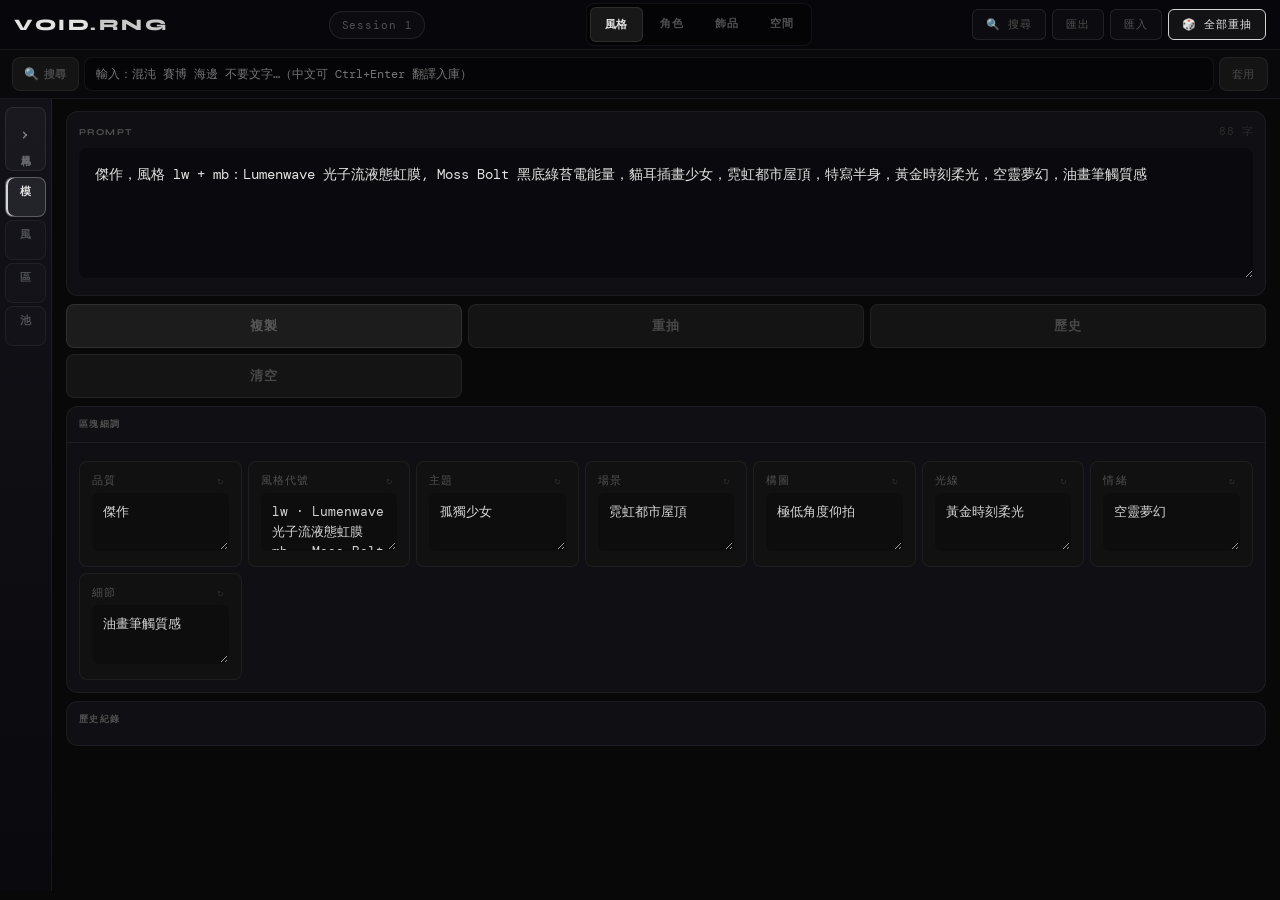
==== commit 07225a43: "commit" ====
--- a/void-rng/index.html
+++ b/void-rng/index.html
@@ -122,7 +122,7 @@
 <div class="view active" id="view-style">
   <div class="main">
     <aside class="sidebar ui-rail">
-      <div class="ui-card">
+      <div class="ui-card" data-rail-nav="mode">
         <div class="ui-label">生成模式</div>
         <div class="pick-grid" id="mode-chips">
           <span class="pick-chip on" data-mode="full" onclick="setMode('full',this)">完整</span>
@@ -131,7 +131,7 @@
           <span class="pick-chip" data-mode="chaos" onclick="setMode('chaos',this)">混沌</span>
         </div>
       </div>
-      <div class="ui-card">
+      <div class="ui-card" data-rail-nav="style">
         <div class="ui-label">風格代號</div>
         <div class="param-row slim">
           <span class="param-name">數量</span>
@@ -145,7 +145,7 @@
           <span class="pick-chip" data-lang="mix" onclick="setLang('mix',this)">混合</span>
         </div>
       </div>
-      <details class="ui-card ui-fold">
+      <details class="ui-card ui-fold" data-rail-nav="inc">
         <summary class="ui-label">包含區塊</summary>
         <div class="chk-grid">
           <label class="chk-row"><input type="checkbox" id="inc-quality" checked> 品質</label>
@@ -158,11 +158,13 @@
           <label class="chk-row"><input type="checkbox" id="inc-detail" checked> 細節</label>
         </div>
       </details>
-      <div class="ui-card">
+      <div class="ui-card" data-rail-nav="pool">
         <div class="ui-label">風格池</div>
         <div class="mix-grid" id="pool-chips"></div>
       </div>
-      <button class="gen-btn tile-cta" onclick="generateAll()">隨機生成</button>
+      <div class="rail-sticky-cta">
+        <button class="gen-btn tile-cta" onclick="generateAll()">隨機生成</button>
+      </div>
     </aside>
     <section class="panel ui-panel">
       <div class="ui-card ui-output-card">
@@ -247,12 +249,7 @@
         <summary class="mix-zone-hd"><span class="mix-zone-title">氛圍</span><button type="button" class="mix-reset" onclick="event.preventDefault();resetCharEnvPresets()">清</button></summary>
         <div class="mix-zone-body" id="char-env-chips"></div>
       </details>
-      <div class="pick-grid gen-pick">
-        <button type="button" class="pick-btn primary" onclick="generateChar()">生成</button>
-        <button type="button" class="pick-btn" onclick="exploreOrganicCombo()">延伸</button>
-      </div>
-      <p class="mix-foot">複選混搭 · 僅「無」與其他互斥</p>
-      <details class="mix-zone mix-advanced">
+      <details class="mix-zone mix-advanced" data-rail-nav="advanced">
         <summary class="mix-zone-hd"><span class="mix-zone-title">進階</span></summary>
         <div class="mix-zone-body">
           <div class="mix-hd">輸出區塊</div>
@@ -268,6 +265,13 @@
           </div>
         </div>
       </details>
+      <div class="rail-sticky-cta">
+        <div class="pick-grid gen-pick">
+          <button type="button" class="pick-btn primary" onclick="generateChar()">生成</button>
+          <button type="button" class="pick-btn" onclick="exploreOrganicCombo()">延伸</button>
+        </div>
+        <p class="mix-foot">複選混搭 · 僅「無」與其他互斥</p>
+      </div>
       </div><!-- /standalone-char-sidebar -->
     </aside>
     <section class="panel ui-panel">
@@ -322,11 +326,11 @@
 <div class="view" id="view-jewel">
   <div class="main">
     <aside class="sidebar ui-rail">
-      <div class="ui-card">
+      <div class="ui-card" data-rail-nav="cats">
         <div class="ui-label">產品類別</div>
         <div class="mix-grid" id="jewel-cat-chips"></div>
       </div>
-      <div class="ui-card">
+      <div class="ui-card" data-rail-nav="mode">
         <div class="ui-label">生成模式</div>
         <div class="pick-grid" id="jewel-mode-chips">
           <span class="pick-chip on" data-jmode="full" onclick="setJewelMode('full',this)">完整</span>
@@ -343,11 +347,13 @@
           <span class="pick-chip" id="jewel-fmt-flat" onclick="setJewelFmt('flat')">純標籤</span>
         </div>
       </div>
-      <details class="ui-card ui-fold">
+      <details class="ui-card ui-fold" data-rail-nav="inc">
         <summary class="ui-label">包含區塊</summary>
         <div class="chk-grid" id="jewel-inc-checks"></div>
       </details>
-      <button class="gen-btn tile-cta" onclick="generateJewel()">隨機生成</button>
+      <div class="rail-sticky-cta">
+        <button class="gen-btn tile-cta" onclick="generateJewel()">隨機生成</button>
+      </div>
     </aside>
     <section class="panel ui-panel">
       <div class="ui-card ui-output-card">
@@ -376,11 +382,11 @@
 <div class="view" id="view-space">
   <div class="main">
     <aside class="sidebar ui-rail">
-      <div class="ui-card">
+      <div class="ui-card" data-rail-nav="cats">
         <div class="ui-label">主題篩選</div>
         <div class="mix-grid" id="space-cat-chips"></div>
       </div>
-      <div class="ui-card">
+      <div class="ui-card" data-rail-nav="pool">
         <div class="ui-label">風格代號池</div>
         <div class="mix-grid" id="space-style-pool-chips"></div>
         <div class="param-row slim" style="margin-top:8px">
@@ -390,7 +396,7 @@
         </div>
         <div class="ui-hint" id="space-style-code-hint">n · Ns · fractanull · fw · bone · mb · Xg · lsd1 · fp · psy · fx · lw · cbd · cat</div>
       </div>
-      <div class="ui-card">
+      <div class="ui-card" data-rail-nav="mode">
         <div class="ui-label">生成模式</div>
         <div class="pick-grid" id="space-mode-chips">
           <span class="pick-chip on" data-smode="full" onclick="setSpaceMode('full',this)">完整</span>
@@ -408,13 +414,15 @@
           <span class="pick-chip" id="space-fmt-flat" onclick="setSpaceFmt('flat')">純標籤</span>
         </div>
       </div>
-      <details class="ui-card ui-fold">
+      <details class="ui-card ui-fold" data-rail-nav="inc">
         <summary class="ui-label">包含區塊</summary>
         <div class="chk-grid" id="space-inc-checks"></div>
       </details>
-      <div class="tile-grid gen-tiles">
-        <button class="gen-btn tile-cta" onclick="generateSpaceCards()">生成 6 卡</button>
-        <button class="gen-btn tile-cta ghost" onclick="generateSpaceSingle()">重抽此卡</button>
+      <div class="rail-sticky-cta">
+        <div class="tile-grid gen-tiles">
+          <button class="gen-btn tile-cta" onclick="generateSpaceCards()">生成 6 卡</button>
+          <button class="gen-btn tile-cta ghost" onclick="generateSpaceSingle()">重抽此卡</button>
+        </div>
       </div>
     </aside>
     <section class="panel ui-panel">
--- a/void-rng/css/ui-v4.css
+++ b/void-rng/css/ui-v4.css
@@ -46,8 +46,9 @@
   min-height: calc(100dvh - var(--chrome-h));
   max-height: calc(100dvh - var(--chrome-h));
   padding: 0;
-  border-right: 1px solid var(--line);
-  background: rgba(8, 8, 12, 0.92);
+  border-right: 1px solid rgba(255, 255, 255, 0.06);
+  background:
+    linear-gradient(180deg, rgba(18, 18, 24, 0.98) 0%, rgba(10, 10, 14, 0.96) 100%);
   overflow: visible;
   z-index: 30;
 }
@@ -55,15 +56,17 @@
 .ui-v4 aside.rail-drawer.is-open {
   z-index: 120;
   isolation: isolate;
+  border-right-color: rgba(255, 255, 255, 0.1);
+  box-shadow: 4px 0 24px rgba(0, 0, 0, 0.35);
 }
 
 .ui-v4 .rail-collapsed {
   display: flex;
   flex-direction: column;
   align-items: stretch;
-  gap: 5px;
+  gap: 4px;
   height: 100%;
-  padding: 8px 5px;
+  padding: 8px 5px 10px;
 }
 
 .ui-v4 .rail-open-btn {
@@ -71,32 +74,45 @@
   flex-direction: column;
   align-items: center;
   justify-content: center;
-  gap: 6px;
-  min-height: 72px;
-  padding: 8px 4px;
+  gap: 5px;
+  min-height: 64px;
+  padding: 8px 3px;
   border: 1px solid rgba(255, 255, 255, 0.08);
   border-radius: var(--radius-sm);
-  background: #141414;
-  color: #585858;
+  background: rgba(255, 255, 255, 0.03);
+  color: #6a6a72;
   font-family: var(--sans);
   font-size: 10px;
   font-weight: 700;
-  letter-spacing: 0.14em;
+  letter-spacing: 0.12em;
   cursor: pointer;
-  transition: border-color 0.15s, color 0.15s, background 0.15s;
+  transition: border-color 0.15s, color 0.15s, background 0.15s, box-shadow 0.15s;
+}
+
+.ui-v4 aside.rail-drawer.is-open .rail-open-btn {
+  border-color: rgba(220, 220, 230, 0.28);
+  background: rgba(220, 220, 230, 0.08);
+  color: var(--text);
+  box-shadow: inset 0 0 0 1px rgba(255, 255, 255, 0.03);
 }
 
 .ui-v4 .rail-open-btn:hover,
 .ui-v4 .rail-quick-btn:hover {
-  border-color: rgba(255, 255, 255, 0.14);
-  color: #8a8a8a;
-  background: #1a1a1a;
+  border-color: rgba(220, 220, 230, 0.22);
+  color: #b8b8c0;
+  background: rgba(255, 255, 255, 0.05);
 }
 
 .ui-v4 .rail-open-icon {
-  font-size: 15px;
+  font-size: 14px;
   line-height: 1;
-  color: #707070;
+  color: #808088;
+  transition: transform 0.2s;
+}
+
+.ui-v4 aside.rail-drawer.is-open .rail-open-icon {
+  transform: rotate(90deg);
+  color: var(--accent2);
 }
 
 .ui-v4 .rail-open-label {
@@ -107,27 +123,88 @@
 .ui-v4 .rail-quick-nav {
   display: flex;
   flex-direction: column;
-  gap: 4px;
+  gap: 3px;
   flex: 1;
   min-height: 0;
   overflow-y: auto;
+  padding-top: 2px;
   scrollbar-width: none;
 }
 
 .ui-v4 .rail-quick-nav::-webkit-scrollbar { display: none; }
 
 .ui-v4 .rail-quick-btn {
-  min-height: 36px;
-  padding: 6px 2px;
+  position: relative;
+  display: flex;
+  flex-direction: column;
+  align-items: center;
+  justify-content: center;
+  gap: 2px;
+  min-height: 38px;
+  padding: 6px 2px 5px;
   border: 1px solid rgba(255, 255, 255, 0.05);
-  border-radius: 7px;
-  background: rgba(255, 255, 255, 0.02);
-  color: #484848;
+  border-radius: 8px;
+  background: rgba(255, 255, 255, 0.015);
+  color: #505058;
   font-family: var(--sans);
   font-size: 11px;
   font-weight: 700;
+  letter-spacing: 0.04em;
   cursor: pointer;
-  transition: border-color 0.12s, color 0.12s, background 0.12s;
+  transition: border-color 0.12s, color 0.12s, background 0.12s, box-shadow 0.12s;
+}
+
+.ui-v4 .rail-quick-btn .rail-q-count {
+  font-family: var(--mono);
+  font-size: 8px;
+  font-weight: 500;
+  letter-spacing: 0;
+  line-height: 1;
+  color: #3a3a42;
+  min-height: 10px;
+}
+
+.ui-v4 .rail-quick-btn.has-sel {
+  border-color: rgba(220, 220, 230, 0.14);
+  color: #8e8e98;
+  background: rgba(255, 255, 255, 0.035);
+}
+
+.ui-v4 .rail-quick-btn.has-sel .rail-q-count {
+  color: var(--accent2);
+}
+
+.ui-v4 .rail-quick-btn.on {
+  border-color: rgba(220, 220, 230, 0.3);
+  background: rgba(220, 220, 230, 0.09);
+  color: var(--text);
+  box-shadow: inset 2px 0 0 var(--accent2);
+}
+
+.ui-v4 .rail-quick-btn.on .rail-q-count {
+  color: var(--accent2);
+}
+
+.ui-v4 .rail-quick-btn[data-tone="spicy"].has-sel,
+.ui-v4 .rail-quick-btn[data-tone="spicy"].on {
+  border-color: rgba(255, 192, 203, 0.28);
+  color: #e8b8c8;
+}
+
+.ui-v4 .rail-quick-btn[data-tone="spicy"].on {
+  box-shadow: inset 2px 0 0 rgba(255, 192, 203, 0.65);
+  background: rgba(255, 192, 203, 0.08);
+}
+
+.ui-v4 .rail-quick-btn[data-tone="body"].has-sel,
+.ui-v4 .rail-quick-btn[data-tone="body"].on {
+  border-color: rgba(160, 200, 255, 0.28);
+  color: #b8d0f0;
+}
+
+.ui-v4 .rail-quick-btn[data-tone="body"].on {
+  box-shadow: inset 2px 0 0 rgba(160, 200, 255, 0.65);
+  background: rgba(140, 190, 255, 0.08);
 }
 
 .ui-v4 .rail-expanded-panel {
@@ -139,9 +216,10 @@
   max-height: calc(100dvh - var(--chrome-h));
   display: flex;
   flex-direction: column;
-  background: rgba(10, 10, 14, 0.98);
+  background:
+    linear-gradient(180deg, rgba(14, 14, 20, 0.99) 0%, rgba(9, 9, 13, 0.99) 100%);
   border-right: 1px solid rgba(255, 255, 255, 0.1);
-  box-shadow: 12px 0 40px rgba(0, 0, 0, 0.5);
+  box-shadow: 16px 0 48px rgba(0, 0, 0, 0.55);
   transform: translateX(calc(-100% - var(--rail-strip-w)));
   opacity: 0;
   visibility: hidden;
@@ -182,9 +260,9 @@
   justify-content: space-between;
   gap: 8px;
   flex-shrink: 0;
-  padding: 10px 12px;
-  border-bottom: 1px solid var(--line);
-  background: rgba(10, 10, 14, 0.97);
+  padding: 11px 14px;
+  border-bottom: 1px solid rgba(255, 255, 255, 0.07);
+  background: rgba(12, 12, 18, 0.98);
 }
 
 .ui-v4 .rail-panel-title {
@@ -193,41 +271,82 @@
   font-weight: 700;
   letter-spacing: 0.14em;
   text-transform: uppercase;
-  color: #8a8a8a;
+  color: #9a9aa4;
+}
+
+.ui-v4 .rail-panel-meta {
+  font-family: var(--mono);
+  font-size: 9px;
+  color: var(--muted);
+  letter-spacing: 0.04em;
+  margin-left: 8px;
+  font-weight: 400;
+  text-transform: none;
 }
 
 .ui-v4 .rail-close-btn {
-  padding: 5px 10px;
+  padding: 5px 11px;
   border: 1px solid rgba(255, 255, 255, 0.08);
   border-radius: 99px;
-  background: #141414;
-  color: #585858;
+  background: rgba(255, 255, 255, 0.03);
+  color: #6a6a72;
   font-family: var(--sans);
   font-size: 10px;
   font-weight: 600;
   letter-spacing: 0.06em;
   cursor: pointer;
-  transition: border-color 0.12s, color 0.12s;
+  transition: border-color 0.12s, color 0.12s, background 0.12s;
 }
 
 .ui-v4 .rail-close-btn:hover {
-  border-color: rgba(255, 255, 255, 0.14);
-  color: #8a8a8a;
+  border-color: rgba(220, 220, 230, 0.22);
+  color: #b0b0b8;
+  background: rgba(255, 255, 255, 0.05);
 }
 
 .ui-v4 .rail-panel-body {
   overflow: visible;
-  padding: 10px;
+  padding: 12px;
+  display: flex;
+  flex-direction: column;
+  gap: 8px;
+  min-height: 100%;
 }
 
 .ui-v4 .rail-panel-body .mix-sidebar,
-.ui-v4 .rail-panel-body.sidebar-scroll {
+.ui-v4 .rail-panel-body.sidebar-scroll,
+.ui-v4 .rail-panel-body .standalone-char-sidebar {
   padding: 0;
   max-height: none;
   overflow: visible;
   display: flex;
   flex-direction: column;
-  gap: var(--gap);
+  gap: 8px;
+  flex: 1 1 auto;
+  min-height: 0;
+}
+
+/* 生成鈕固定在抽屜底部，與標籤區分離 */
+.ui-v4 .rail-sticky-cta {
+  position: sticky;
+  bottom: 0;
+  z-index: 2;
+  margin-top: auto;
+  padding: 10px 0 2px;
+  background:
+    linear-gradient(180deg, rgba(10, 10, 14, 0) 0%, rgba(10, 10, 14, 0.92) 28%, rgba(10, 10, 14, 0.98) 100%);
+}
+
+.ui-v4 .rail-sticky-cta .gen-btn {
+  margin-top: 0;
+}
+
+.ui-v4 .rail-sticky-cta .gen-pick {
+  margin-top: 0;
+}
+
+.ui-v4 .rail-sticky-cta .mix-foot {
+  margin-top: 6px;
 }
 
 .ui-v4 .rail-backdrop {
@@ -236,7 +355,8 @@
   right: 0;
   top: var(--chrome-h);
   bottom: 0;
-  background: rgba(0, 0, 0, 0.35);
+  background: rgba(0, 0, 0, 0.4);
+  backdrop-filter: blur(1px);
   z-index: 110;
   opacity: 0;
   pointer-events: none;
@@ -256,10 +376,18 @@
 
 /* ── 卡片（風格/飾品/空間側欄） ── */
 .ui-v4 .ui-card {
-  padding: 11px 12px;
+  padding: 12px;
   border-radius: var(--radius);
   background: var(--surface);
   border: 1px solid var(--line);
+  transition: border-color 0.15s, box-shadow 0.15s;
+}
+
+.ui-v4 .ui-card.rail-section-on,
+.ui-v4 .mix-zone.rail-section-on,
+.ui-v4 .mix-core.rail-section-on {
+  border-color: rgba(220, 220, 230, 0.16);
+  box-shadow: inset 2px 0 0 rgba(220, 220, 230, 0.35);
 }
 
 .ui-v4 .ui-label,
@@ -287,11 +415,11 @@
 .ui-v4 .pick-grid {
   display: grid;
   grid-template-columns: repeat(2, minmax(0, 1fr));
-  gap: 6px;
+  gap: 5px;
 }
 
 .ui-v4 .pick-grid.cols-3 { grid-template-columns: repeat(3, minmax(0, 1fr)); }
-.ui-v4 .pick-grid.gen-pick { margin-top: 2px; }
+.ui-v4 .pick-grid.gen-pick { margin-top: 0; }
 
 .ui-v4 .pick-chip,
 .ui-v4 .pick-btn,
@@ -299,8 +427,8 @@
   display: flex;
   align-items: center;
   justify-content: center;
-  min-height: 42px;
-  padding: 8px 6px;
+  min-height: 40px;
+  padding: 7px 5px;
   border: 1px solid var(--line2);
   border-radius: var(--radius-sm);
   background: rgba(255, 255, 255, 0.02);
@@ -308,27 +436,38 @@
   font-family: var(--sans);
   font-size: 11px;
   font-weight: 600;
-  letter-spacing: 0.05em;
+  letter-spacing: 0.04em;
   text-align: center;
   line-height: 1.2;
   cursor: pointer;
-  transition: border-color 0.12s, background 0.12s, color 0.12s;
+  transition: border-color 0.12s, background 0.12s, color 0.12s, box-shadow 0.12s;
   user-select: none;
 }
 
 .ui-v4 .pick-chip:hover,
 .ui-v4 .pick-btn:hover,
 .ui-v4 .tile-grid .chip:hover {
-  border-color: var(--accent2);
+  border-color: rgba(220, 220, 230, 0.28);
   color: var(--text);
+  background: rgba(255, 255, 255, 0.04);
 }
 
 .ui-v4 .pick-chip.on,
 .ui-v4 .tile-grid .chip.on {
-  border-color: var(--accent2);
-  background: rgba(220, 220, 230, 0.09);
+  border-color: rgba(220, 220, 230, 0.36);
+  background: rgba(220, 220, 230, 0.1);
   color: var(--text);
-}
+  box-shadow: inset 0 0 0 1px rgba(255, 255, 255, 0.03);
+}
+
+/* 調性色階：讓左欄與主區混搭語意一致 */
+.ui-v4 #char-tone-cute.on { border-color: rgba(255, 180, 200, 0.45); background: rgba(255, 180, 200, 0.1); color: #ffd0dc; }
+.ui-v4 #char-tone-spicy.on { border-color: rgba(255, 150, 170, 0.5); background: rgba(255, 120, 150, 0.1); color: #ffc0d0; }
+.ui-v4 #char-tone-tempt.on { border-color: rgba(255, 140, 100, 0.5); background: rgba(255, 120, 80, 0.1); color: #ffc4a8; }
+.ui-v4 #char-tone-contrast.on { border-color: rgba(200, 170, 255, 0.5); background: rgba(180, 150, 255, 0.1); color: #e0d0ff; }
+.ui-v4 #char-tone-sex.on { border-color: rgba(255, 90, 120, 0.55); background: rgba(255, 70, 100, 0.12); color: #ffb0c0; }
+.ui-v4 #char-tone-balance.on { border-color: rgba(180, 200, 220, 0.4); background: rgba(160, 180, 200, 0.1); color: #d0dce8; }
+.ui-v4 #char-mode-learn.on { border-color: rgba(100, 220, 160, 0.4); background: rgba(80, 200, 140, 0.1); color: #b0f0d0; }
 
 .ui-v4 .pick-btn {
   border: 1px solid var(--line2);
@@ -341,17 +480,22 @@
   color: var(--text);
 }
 
+.ui-v4 .pick-btn.primary:hover {
+  border-color: rgba(220, 220, 230, 0.45);
+  background: rgba(220, 220, 230, 0.14);
+}
+
 /* ── mix：複選混搭網格（服裝/姿勢/動作…） ── */
 
 .ui-v4 .mix-core {
-  padding: 11px 12px;
+  padding: 12px;
   border-radius: var(--radius);
   background: var(--surface);
   border: 1px solid var(--line);
 }
 
 .ui-v4 .mix-core .mix-hd + .pick-grid { margin-bottom: 4px; }
-.ui-v4 .mix-core .mix-hd:not(:first-child) { margin-top: 10px; }
+.ui-v4 .mix-core .mix-hd:not(:first-child) { margin-top: 12px; padding-top: 10px; border-top: 1px solid var(--line); }
 
 .ui-v4 .mix-slider {
   display: grid;
@@ -380,6 +524,29 @@
   border-radius: var(--radius);
   background: var(--surface);
   overflow: hidden;
+  transition: border-color 0.15s, box-shadow 0.15s;
+}
+
+.ui-v4 .mix-zone[data-rail-nav="outfit"],
+.ui-v4 .mix-zone[data-rail-nav="action"] {
+  border-color: rgba(255, 192, 203, 0.1);
+}
+
+.ui-v4 .mix-zone[data-rail-nav="body"] {
+  border-color: rgba(160, 200, 255, 0.1);
+}
+
+.ui-v4 .mix-zone.has-sel {
+  border-color: rgba(220, 220, 230, 0.14);
+}
+
+.ui-v4 .mix-zone[data-rail-nav="outfit"].has-sel,
+.ui-v4 .mix-zone[data-rail-nav="action"].has-sel {
+  border-color: rgba(255, 192, 203, 0.22);
+}
+
+.ui-v4 .mix-zone[data-rail-nav="body"].has-sel {
+  border-color: rgba(160, 200, 255, 0.22);
 }
 
 .ui-v4 .mix-zone > summary {
@@ -396,13 +563,22 @@
   justify-content: space-between;
   gap: 8px;
   padding: 10px 12px;
+  transition: background 0.12s;
+}
+
+.ui-v4 .mix-zone-hd:hover {
+  background: rgba(255, 255, 255, 0.02);
 }
 
 .ui-v4 .mix-zone[open] > .mix-zone-hd {
   border-bottom: 1px solid var(--line);
+  background: rgba(0, 0, 0, 0.12);
 }
 
 .ui-v4 .mix-zone-title {
+  display: inline-flex;
+  align-items: center;
+  gap: 8px;
   font-family: var(--sans);
   font-size: 10px;
   font-weight: 700;
@@ -411,9 +587,45 @@
   color: var(--text);
 }
 
+.ui-v4 .mix-zone-count {
+  display: inline-flex;
+  align-items: center;
+  justify-content: center;
+  min-width: 18px;
+  height: 16px;
+  padding: 0 5px;
+  border-radius: 99px;
+  border: 1px solid rgba(255, 255, 255, 0.08);
+  background: rgba(255, 255, 255, 0.04);
+  color: var(--muted);
+  font-family: var(--mono);
+  font-size: 9px;
+  font-weight: 500;
+  letter-spacing: 0;
+}
+
+.ui-v4 .mix-zone.has-sel .mix-zone-count {
+  border-color: rgba(220, 220, 230, 0.22);
+  background: rgba(220, 220, 230, 0.1);
+  color: var(--text);
+}
+
+.ui-v4 .mix-zone[data-rail-nav="outfit"].has-sel .mix-zone-count,
+.ui-v4 .mix-zone[data-rail-nav="action"].has-sel .mix-zone-count {
+  border-color: rgba(255, 192, 203, 0.35);
+  background: rgba(255, 192, 203, 0.12);
+  color: #ffd0dc;
+}
+
+.ui-v4 .mix-zone[data-rail-nav="body"].has-sel .mix-zone-count {
+  border-color: rgba(160, 200, 255, 0.35);
+  background: rgba(140, 190, 255, 0.12);
+  color: #d0e4ff;
+}
+
 .ui-v4 .mix-reset {
   flex-shrink: 0;
-  padding: 2px 8px;
+  padding: 3px 9px;
   border: 1px solid var(--line2);
   border-radius: 99px;
   background: transparent;
@@ -421,11 +633,13 @@
   font-size: 9px;
   font-family: var(--sans);
   cursor: pointer;
+  transition: color 0.12s, border-color 0.12s, background 0.12s;
 }
 
 .ui-v4 .mix-reset:hover {
   color: var(--accent2);
   border-color: var(--accent2);
+  background: rgba(255, 255, 255, 0.03);
 }
 
 .ui-v4 .mix-zone-body {
@@ -450,7 +664,7 @@
 
 .ui-v4 .mix-grid {
   display: grid;
-  grid-template-columns: repeat(auto-fill, minmax(68px, 1fr));
+  grid-template-columns: repeat(auto-fill, minmax(72px, 1fr));
   gap: 5px;
 }
 
@@ -458,45 +672,71 @@
   display: flex;
   align-items: center;
   justify-content: center;
-  min-height: 34px;
-  padding: 5px 6px;
+  min-height: 36px;
+  padding: 6px 6px;
   border: 1px solid var(--line2);
   border-radius: 7px;
   background: rgba(255, 255, 255, 0.015);
   color: var(--muted);
   font-family: var(--sans);
-  font-size: 9px;
+  font-size: 10px;
   font-weight: 600;
-  letter-spacing: 0.03em;
+  letter-spacing: 0.02em;
   text-align: center;
   line-height: 1.25;
   cursor: pointer;
-  transition: all 0.12s;
+  transition: border-color 0.12s, background 0.12s, color 0.12s, box-shadow 0.12s;
   user-select: none;
   word-break: break-word;
 }
 
 .ui-v4 .mix-chip:hover {
-  border-color: var(--accent2);
+  border-color: rgba(220, 220, 230, 0.28);
   color: var(--text);
+  background: rgba(255, 255, 255, 0.04);
 }
 
 .ui-v4 .mix-chip.on {
-  border-color: var(--accent2);
-  background: rgba(220, 220, 230, 0.08);
+  border-color: rgba(220, 220, 230, 0.36);
+  background: rgba(220, 220, 230, 0.09);
   color: var(--text);
+  box-shadow: inset 0 0 0 1px rgba(255, 255, 255, 0.03);
+}
+
+.ui-v4 .mix-chip.spicy {
+  border-color: rgba(255, 182, 193, 0.16);
+  color: #a88898;
+}
+
+.ui-v4 .mix-chip.spicy:hover {
+  border-color: rgba(255, 192, 203, 0.4);
+  color: #ffd0dc;
+  background: rgba(255, 192, 203, 0.06);
 }
 
 .ui-v4 .mix-chip.spicy.on {
   border-color: rgba(255, 192, 203, 0.55);
-  background: rgba(255, 192, 203, 0.1);
+  background: rgba(255, 192, 203, 0.12);
   color: #ffd8e4;
+  box-shadow: inset 0 0 0 1px rgba(255, 192, 203, 0.08);
+}
+
+.ui-v4 .mix-chip.body {
+  border-color: rgba(160, 200, 255, 0.14);
+  color: #7a90a8;
+}
+
+.ui-v4 .mix-chip.body:hover {
+  border-color: rgba(160, 200, 255, 0.4);
+  color: #d0e4ff;
+  background: rgba(140, 190, 255, 0.06);
 }
 
 .ui-v4 .mix-chip.body.on {
   border-color: rgba(160, 200, 255, 0.5);
-  background: rgba(140, 190, 255, 0.1);
+  background: rgba(140, 190, 255, 0.12);
   color: #d8eaff;
+  box-shadow: inset 0 0 0 1px rgba(140, 190, 255, 0.08);
 }
 
 .ui-v4 .mix-foot {
@@ -509,6 +749,29 @@
 
 .ui-v4 .mix-advanced .bank-stats { margin-top: 10px; }
 .ui-v4 .mix-advanced .meta { margin-top: 4px; font-size: 9px; }
+
+.ui-v4 .gen-btn.tile-cta {
+  min-height: 46px;
+  border-radius: var(--radius-sm);
+  letter-spacing: 0.14em;
+}
+
+.ui-v4 .gen-btn.tile-cta.ghost {
+  background: rgba(255, 255, 255, 0.02);
+  color: var(--muted);
+}
+
+.ui-v4 .tile-grid.gen-tiles {
+  display: grid;
+  grid-template-columns: 1fr 1fr;
+  gap: 6px;
+}
+
+.ui-v4 .tile-grid.gen-tiles .gen-btn {
+  margin-top: 0;
+  min-height: 42px;
+  font-size: 12px;
+}
 
 /* ── 折疊（非角色頁） ── */
 .ui-v4 .ui-fold {
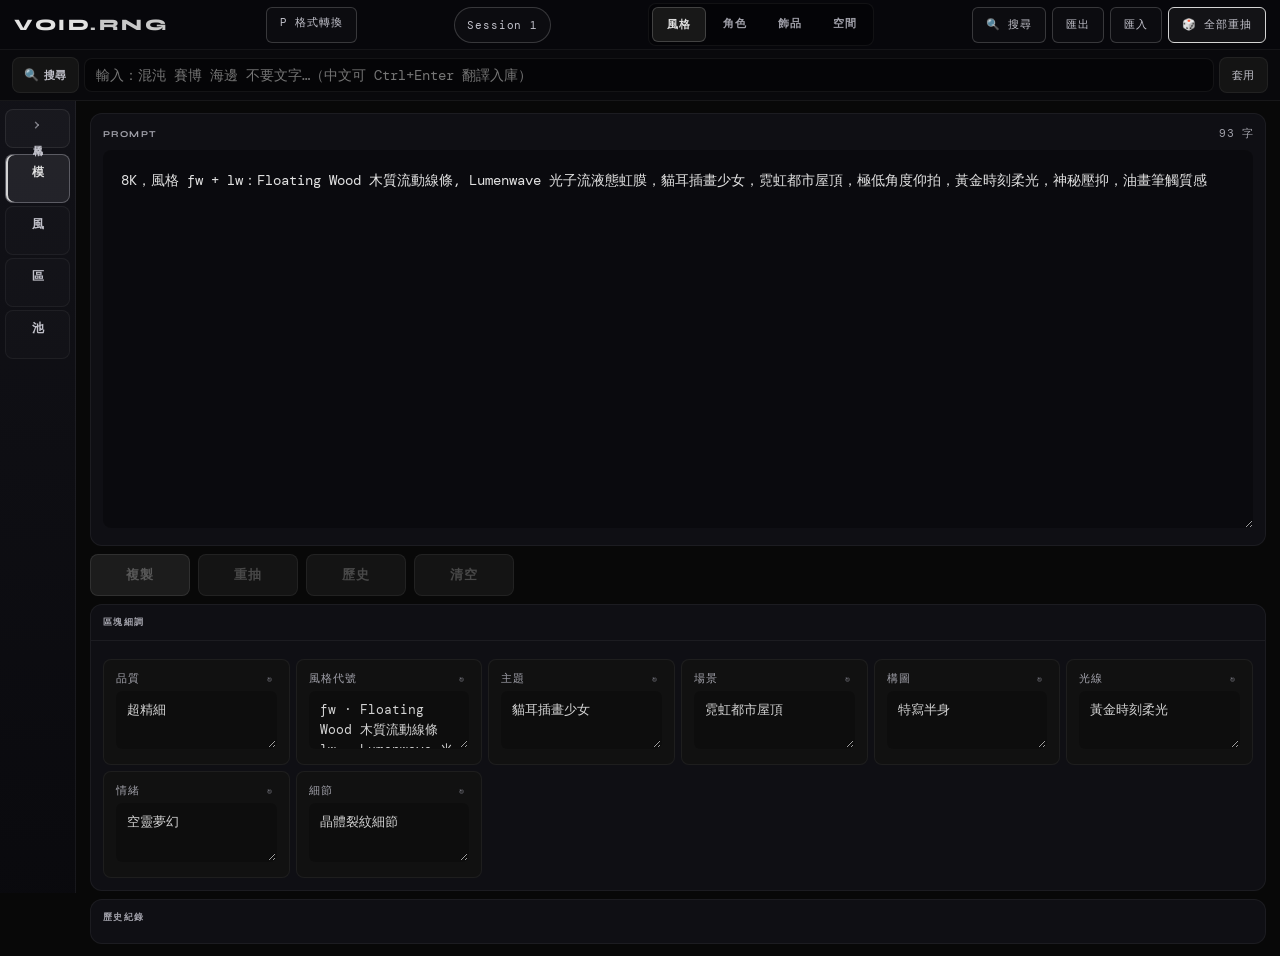
==== commit 12939e80: "feat: publish current VOID desktop workspace" ====
--- a/void-rng/index.html
+++ b/void-rng/index.html
@@ -12,11 +12,13 @@
 <link rel="stylesheet" href="css/ui-v4.css">
 <link rel="stylesheet" href="css/search.css">
 <link rel="stylesheet" href="css/search-v4.css">
+<link rel="stylesheet" href="css/lexicon-ui.css">
 </head>
 <body class="ui-v4">
 <div id="boot-error" role="alert"></div>
 <div class="topbar">
   <div class="logo">VOID<span>.RNG</span></div>
+  <a class="tb-btn" href="p-format.html" style="text-decoration:none;white-space:nowrap">P 格式轉換</a>
   <button class="tb-btn session-pill" id="session-pill" onclick="openSessionPanel()" title="切換工作階段">SESSION 1</button>
   <div class="page-tabs tile-tabs" id="page-tabs">
     <div class="page-tab on" data-page="style" onclick="switchPage('style',this)">風格</div>
@@ -35,7 +37,7 @@
     <button class="tb-btn" onclick="openLearnPanel()">📚 學習對話窗</button>
     <button class="tb-btn" onclick="exportCharBanks()">匯出辭庫</button>
     <button class="tb-btn" onclick="importCharBanks()">匯入辭庫</button>
-    <button class="tb-btn primary" onclick="generateChar()">🎲 亂數生成</button>
+    <button class="tb-btn primary" id="char-gen-btn" onclick="generateChar()">🎲 亂數生成</button>
   </div>
   <div class="topbar-actions" id="topbar-jewel" style="display:none">
     <button class="tb-btn" onclick="VoidSearch.focusSearch()">🔍 搜尋</button>
@@ -215,9 +217,11 @@
           <span class="pick-chip on" id="char-mode-mix" onclick="setCharMode('mix')">混合</span>
           <span class="pick-chip" id="char-mode-learn" onclick="setCharMode('learn')">學習</span>
           <span class="pick-chip" id="char-mode-template" onclick="setCharMode('template')">範本</span>
+          <span class="pick-chip" id="char-mode-draw" onclick="setCharMode('draw')" title="全自動反差抽卡 · 只出視覺 prompt">🔥抽卡</span>
           <span class="pick-chip on" id="char-fmt-structured" onclick="setCharFmt('structured')">分段</span>
           <span class="pick-chip" id="char-fmt-flat" onclick="setCharFmt('flat')">純標籤</span>
         </div>
+        <div class="mix-hint" id="char-draw-seed-hint" style="display:none">抽卡種子：—</div>
       </section>
       <details class="mix-zone" open data-rail-nav="outfit">
         <summary class="mix-zone-hd"><span class="mix-zone-title">服裝</span><button type="button" class="mix-reset" onclick="event.preventDefault();resetCharSpicyOutfits()">清</button></summary>
@@ -267,28 +271,37 @@
       </details>
       <div class="rail-sticky-cta">
         <div class="pick-grid gen-pick">
-          <button type="button" class="pick-btn primary" onclick="generateChar()">生成</button>
+          <button type="button" class="pick-btn primary" id="char-rail-gen-btn" onclick="generateChar()">生成</button>
           <button type="button" class="pick-btn" onclick="exploreOrganicCombo()">延伸</button>
         </div>
-        <p class="mix-foot">複選混搭 · 僅「無」與其他互斥</p>
+        <p class="mix-foot" id="char-rail-foot">複選混搭 · 僅「無」與其他互斥</p>
       </div>
       </div><!-- /standalone-char-sidebar -->
     </aside>
     <section class="panel ui-panel">
       <div class="char-compose-hero ui-card">
         <input class="char-compose-input" id="char-compose-input" type="text"
-          placeholder="輸入關鍵字… 天真 內褲 自拍 · Enter 智慧補齊"
+          placeholder="輸入描述，例如：雨天、城市、柔和光線 · Enter 補齊" aria-label="描述目前作品"
           autocomplete="off" oninput="debouncedCharComposeHint()" onkeydown="onCharComposeKey(event)">
-        <div class="char-compose-tiles">
+        <details class="compose-presets"><summary>預設組合與生成工具</summary><div class="char-compose-tiles">
           <button type="button" class="compose-tile" onclick="applyContrastPreset('innocent_panty')">天真內褲</button>
           <button type="button" class="compose-tile" onclick="applyContrastPreset('dazed_tease')">呆呆色氣</button>
           <button type="button" class="compose-tile" onclick="applyContrastPreset('pure_contrast')">清純反差</button>
+          <button type="button" class="compose-tile" onclick="applyContrastPreset('nullcraft_nai')">奈奈服侍</button>
+          <button type="button" class="compose-tile" onclick="applyContrastPreset('nullcraft_white')">小白戀服</button>
+          <button type="button" class="compose-tile" onclick="applyContrastPreset('nullcraft_red')">紅主導</button>
+          <button type="button" class="compose-tile" onclick="applyContrastPreset('nullcraft_duo')">奈奈+小白</button>
+          <button type="button" class="compose-tile" onclick="applyContrastPreset('nullcraft_weed')">WEED迷濛</button>
+          <button type="button" class="compose-tile" onclick="applyContrastPreset('roxy_migurdia')">Roxy Migurdia</button>
           <button type="button" class="compose-tile accent" onclick="collideOrganicCombo()">反差碰撞</button>
+          <button type="button" class="compose-tile accent" onclick="runDrawCard()" title="進入抽卡模式並全自動生成視覺 prompt">🔥抽卡生成</button>
           <button type="button" class="compose-tile" onclick="charComposeSmartFill()">智慧補齊</button>
           <button type="button" class="compose-tile primary" onclick="charComposeSave()">存入辭庫</button>
         </div>
-        <div class="char-compose-hint meta" id="char-compose-hint">輸入關鍵字 · 智慧補齊空白區塊 · 或點方塊快速碰撞</div>
-      </div>
+        </details>
+        <div class="char-compose-hint meta" id="char-compose-hint">輸入關鍵字 · 智慧補齊空白區塊 · 或點方塊快速碰撞 · 🔥抽卡＝全自動反差視覺</div>
+      </div>
+      <div class="lexicon-strip"><div id="lexicon-overview" class="lexicon-metrics" aria-live="polite"></div><button type="button" class="tb-btn" onclick="openLexiconPanel()">詞庫與增長</button></div>
       <div class="char-prompt-compact ui-card ui-output-card">
         <div class="ui-head"><span class="ui-title">Prompt</span><span class="meta" id="char-meta">—</span></div>
         <div class="status-bar" id="char-status-bar"></div>
@@ -297,7 +310,7 @@
       <div class="action-tiles">
         <button class="action-tile primary" onclick="copyCharOutput()">複製</button>
         <button class="action-tile" onclick="generateChar()">重抽</button>
-        <button class="action-tile" onclick="reinforceLikedCombo()">喜歡</button>
+        <button class="action-tile" id="char-like-btn" onclick="reinforceLikedCombo()" title="將目前輸出加入辭庫並記住偏好；重複點擊不重複入庫">喜歡並入庫</button>
         <button class="action-tile" onclick="exploreOrganicBatch(3)">探索×3</button>
         <button class="action-tile" onclick="copyCharTagsOnly()">標籤</button>
         <button class="action-tile" onclick="addCharHistory()">歷史</button>
@@ -514,13 +527,23 @@
 </div>
 
 
-<div class="toast" id="toast"></div>
+<dialog id="lexicon-dialog" class="lexicon-dialog" aria-labelledby="lexicon-dialog-title">
+  <div class="lexicon-dialog-head"><h2 id="lexicon-dialog-title">詞庫與增長</h2><form method="dialog"><button class="tb-btn" aria-label="關閉詞庫面板">關閉</button></form></div>
+  <div id="lexicon-dialog-overview" class="lexicon-metrics"></div>
+  <p class="lexicon-help">唯一標籤跨分類去重；詞庫條目包含單詞與描述段；描述段是含多個標籤的條目。範本總數包含內建與個人範本。</p>
+  <h3>最近入庫</h3><div id="lexicon-activity" aria-live="polite"></div>
+  <p class="lexicon-help">資料保存在目前瀏覽器。增長從此次更新後的入庫開始記錄，探索代數不代表新增詞彙。</p>
+  <button class="tb-btn" onclick="exportCharBanks()">匯出詞庫備份</button>
+</dialog>
+<div class="toast" id="toast" role="status" aria-live="polite"></div>
 <script src="js/translate.js"></script>
 <script src="js/search.js"></script>
 <script src="js/data-loader.js"></script>
+<script src="js/lexicon-store.js"></script>
 <script src="js/rng-engine.js" id="rng-engine-script"></script>
 <script src="js/preference-engine.js"></script>
 <script src="js/apply-latest-data.js"></script>
+<script src="js/lexicon-ui.js"></script>
 <script src="js/app.js"></script>
 </body>
 </html>
--- a/void-rng/css/lexicon-ui.css
+++ b/void-rng/css/lexicon-ui.css
@@ -0,0 +1,58 @@
+/* Readable controls, compact tools, and a persistent vocabulary overview. */
+.ui-v4 {
+  --muted: #a1a1aa;
+  --muted2: #85858f;
+  --line2: rgba(255, 255, 255, .18);
+  --rail-strip-w: 76px;
+}
+.ui-v4 :is(.tb-btn, .search-btn, .search-compact-trigger, .search-compact-apply, .rail-quick-btn, .rail-open-btn, .rail-close-btn) {
+  color: #c2c2cb;
+  min-height: 36px;
+}
+.ui-v4 :is(button, summary, input, textarea, [tabindex]):focus-visible {
+  outline: 2px solid #bcdacb;
+  outline-offset: 3px;
+}
+.ui-v4 :is(.meta, .sec-label, .mix-foot, .char-compose-hint, .bank-stat-lbl, .status-pill) { color: #a1a1aa; }
+.ui-v4 .search-compact-input { color: #ededf0; font-size: 14px; }
+.ui-v4 .search-expanded { max-height: min(34dvh, 300px); overflow-y: auto; }
+.ui-v4 #view-char .panel.ui-panel { gap: 12px; padding: 20px 24px; min-width: 0; }
+.ui-v4 .char-compose-hero.ui-card { padding: 14px 16px; }
+.ui-v4 .char-compose-input { font-size: 14px; min-height: 44px; color: #ededf0; }
+.ui-v4 .compose-presets { margin-top: 10px; }
+.ui-v4 .compose-presets > summary { cursor: pointer; font-size: 13px; color: #c2c2cb; padding: 8px 0; }
+.ui-v4 .compose-presets .char-compose-tiles { margin-top: 8px; grid-template-columns: repeat(auto-fit, minmax(140px, 1fr)); }
+.ui-v4 .compose-presets .compose-tile { min-height: 38px; padding: 9px; }
+.ui-v4 .char-compose-hint { margin-top: 8px; font-size: 12px; line-height: 1.65; }
+.ui-v4 .lexicon-strip { display: flex; gap: 12px; align-items: center; justify-content: space-between; flex-wrap: wrap; }
+.lexicon-metrics { display: flex; gap: 12px 24px; flex-wrap: wrap; font-size: 12px; color: #a1a1aa; }
+.lexicon-metrics strong { color: #efeff2; font-size: 17px; font-weight: 500; margin-right: 3px; font-variant-numeric: tabular-nums; }
+.ui-v4 .ui-output-card .output-box { min-height: 290px; height: clamp(290px, 42dvh, 600px); max-height: none; font-size: 14px; line-height: 1.85; resize: vertical; padding: 18px; }
+.ui-v4 .action-tiles { display: flex; flex-wrap: wrap; gap: 8px; }
+.ui-v4 .action-tile { min-width: 100px; min-height: 42px; flex: 0 1 auto; padding: 10px 18px; font-size: 13px; }
+.ui-v4 #char-like-btn { color: #d1ebdf; border-color: #709c85; background: #15231c; }
+.ui-v4 .rail-quick-btn { font-size: 12px; padding: 9px 3px; letter-spacing: 0; }
+.ui-v4 .status-pill { font-size: 11px; line-height: 1.6; }
+.lexicon-dialog { margin: auto; width: min(700px, calc(100vw - 32px)); max-height: 85dvh; overflow: auto; padding: 26px; background: #121216; color: #e2e2e2; border: 1px solid #41414b; border-radius: 14px; }
+.lexicon-dialog::backdrop { background: rgba(0, 0, 0, .7); }
+.lexicon-dialog-head { display: flex; align-items: center; justify-content: space-between; gap: 20px; margin-bottom: 24px; }
+.lexicon-dialog h2 { font-size: 20px; font-weight: 500; }
+.lexicon-dialog h3 { font-size: 14px; margin: 24px 0 12px; }
+.lexicon-help, #lexicon-activity { font-size: 13px; line-height: 1.8; color: #b6b6c0; margin: 18px 0; }
+#lexicon-activity ul { padding-left: 18px; }
+#lexicon-activity li { margin-top: 8px; }
+.ui-v4 .learn-tag.is-new { border-color: #658b75; }
+.ui-v4 .learn-tag.is-known { color: #aaaab4; }
+.ui-v4 .learn-tag button { font: inherit; }
+.ui-v4 .toast { max-width: min(760px, calc(100vw - 24px)); white-space: normal; line-height: 1.7; }
+@media (max-width: 700px) {
+  .ui-v4 { --rail-strip-w: 60px; }
+  .ui-v4 .topbar { height: auto; min-height: 56px; flex-wrap: wrap; padding: 10px; }
+  .ui-v4 .topbar-actions { flex-wrap: wrap; }
+  .ui-v4 #view-char .panel.ui-panel { padding: 12px; }
+  .ui-v4 .lexicon-metrics { gap: 8px 16px; }
+  .ui-v4 .lexicon-metrics strong { font-size: 15px; }
+  .ui-v4 .ui-output-card .output-box { min-height: 260px; font-size: 13px; }
+  .ui-v4 .action-tile { flex: 1 1 110px; }
+  .ui-v4 .search-expanded { max-height: 230px; }
+}
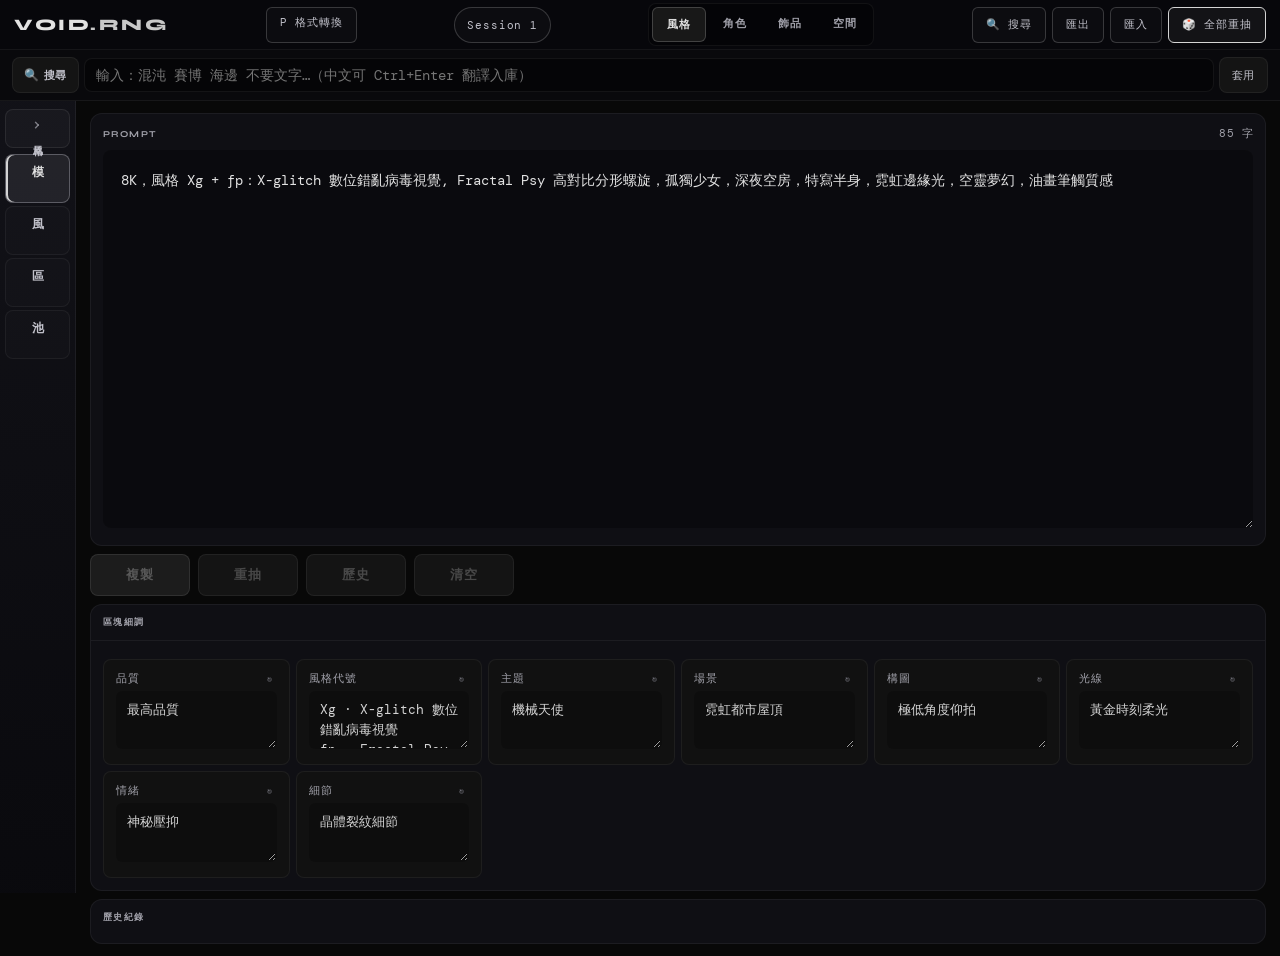
==== commit 0ac9e2cb: "Publish VOID FULL and RNG RTX 3050 anime integration" ====
--- a/void-rng/index.html
+++ b/void-rng/index.html
@@ -545,5 +545,5 @@
 <script src="js/apply-latest-data.js"></script>
 <script src="js/lexicon-ui.js"></script>
 <script src="js/app.js"></script>
-</body>
+<script src="js/anime-send.js"></script></body>
 </html>
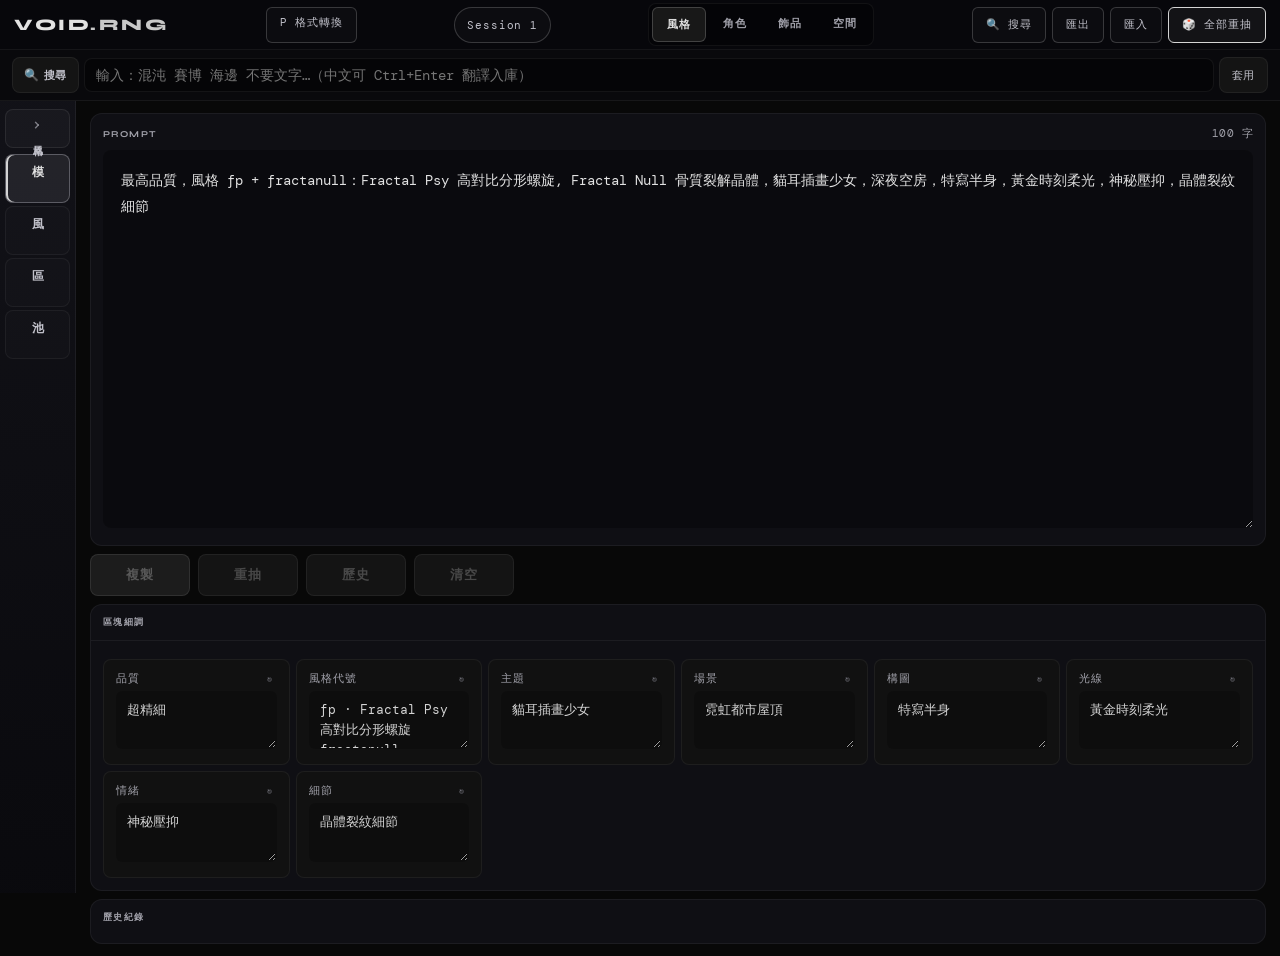
==== commit b41a1ee9: "Release VOID FULL V4 with mobile gateway and installation guide" ====
--- a/void-rng/index.html
+++ b/void-rng/index.html
@@ -545,5 +545,6 @@
 <script src="js/apply-latest-data.js"></script>
 <script src="js/lexicon-ui.js"></script>
 <script src="js/app.js"></script>
-<script src="js/anime-send.js"></script></body>
+<script src="js/full-preview.js?v=1"></script>
+</body>
 </html>
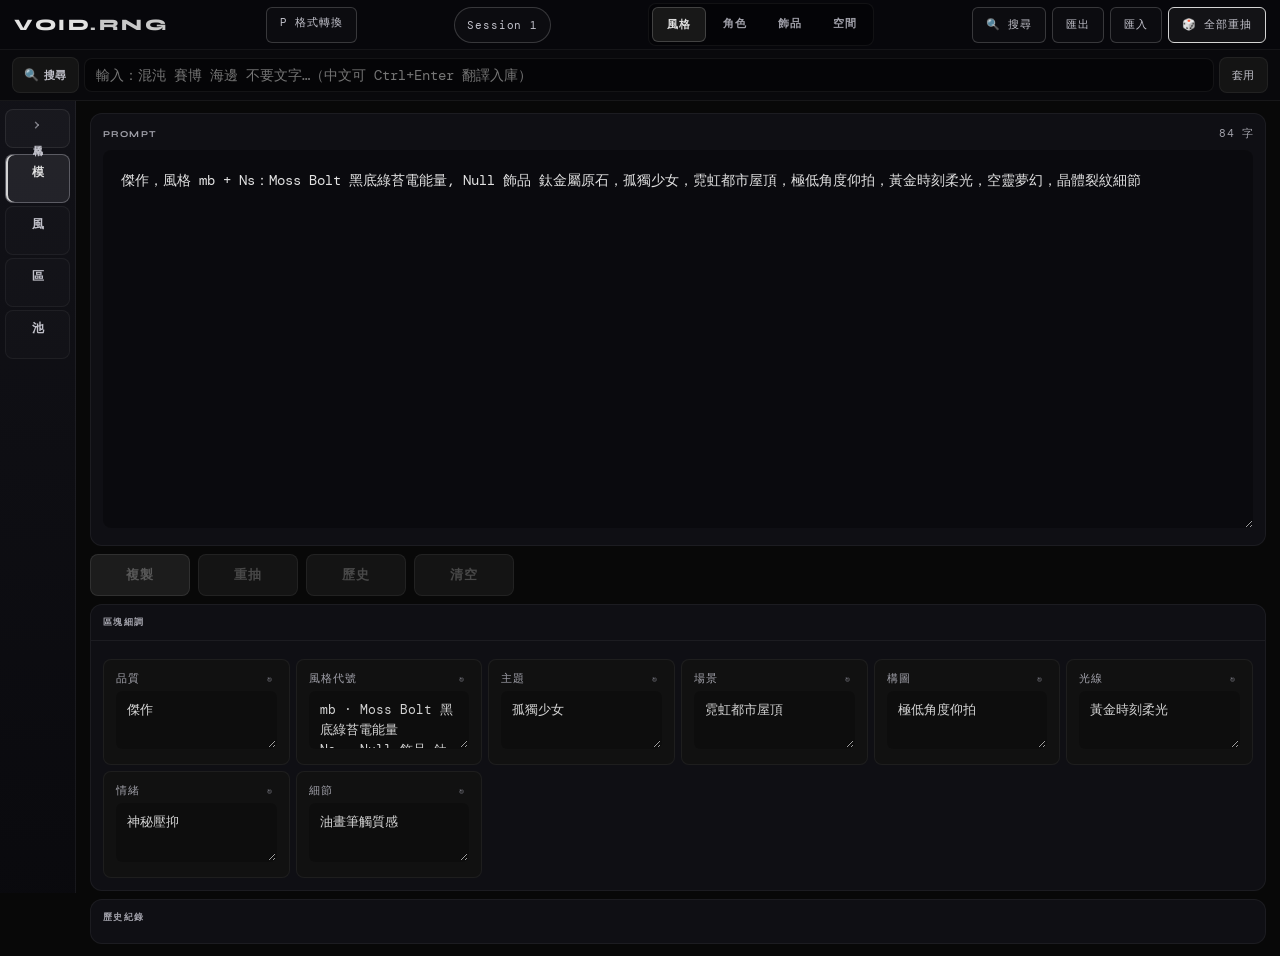
==== commit 36582989: "Pocket and desktop: engine profiles, prompt conversion, copy / one-click realistic buttons; drop MOS" ====
--- a/void-rng/index.html
+++ b/void-rng/index.html
@@ -534,6 +534,7 @@
   <h3>最近入庫</h3><div id="lexicon-activity" aria-live="polite"></div>
   <p class="lexicon-help">資料保存在目前瀏覽器。增長從此次更新後的入庫開始記錄，探索代數不代表新增詞彙。</p>
   <button class="tb-btn" onclick="exportCharBanks()">匯出詞庫備份</button>
+  <button class="tb-btn" onclick="exportRoleplayDatabase()">匯出 RP 個人資料</button>
 </dialog>
 <div class="toast" id="toast" role="status" aria-live="polite"></div>
 <script src="js/translate.js"></script>
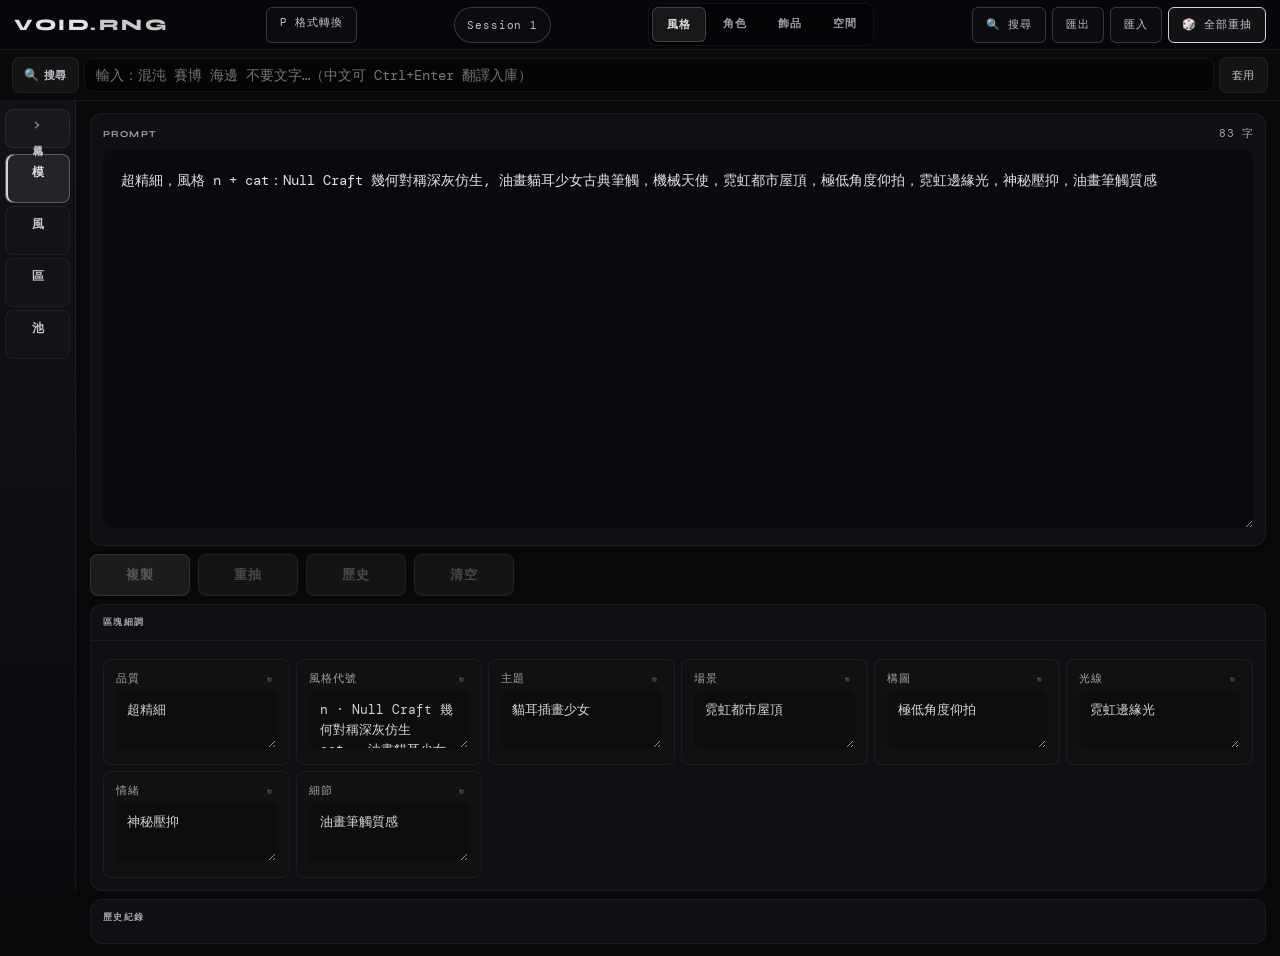
==== commit ee6785d8: "Install pack: VOID GEN + Pocket in one folder with a one-click installer - Pocket gateway (void_mobi" ====
--- a/void-rng/index.html
+++ b/void-rng/index.html
@@ -546,6 +546,6 @@
 <script src="js/apply-latest-data.js"></script>
 <script src="js/lexicon-ui.js"></script>
 <script src="js/app.js"></script>
-<script src="js/full-preview.js?v=1"></script>
+<script src="js/full-preview.js?v=2"></script>
 </body>
 </html>
